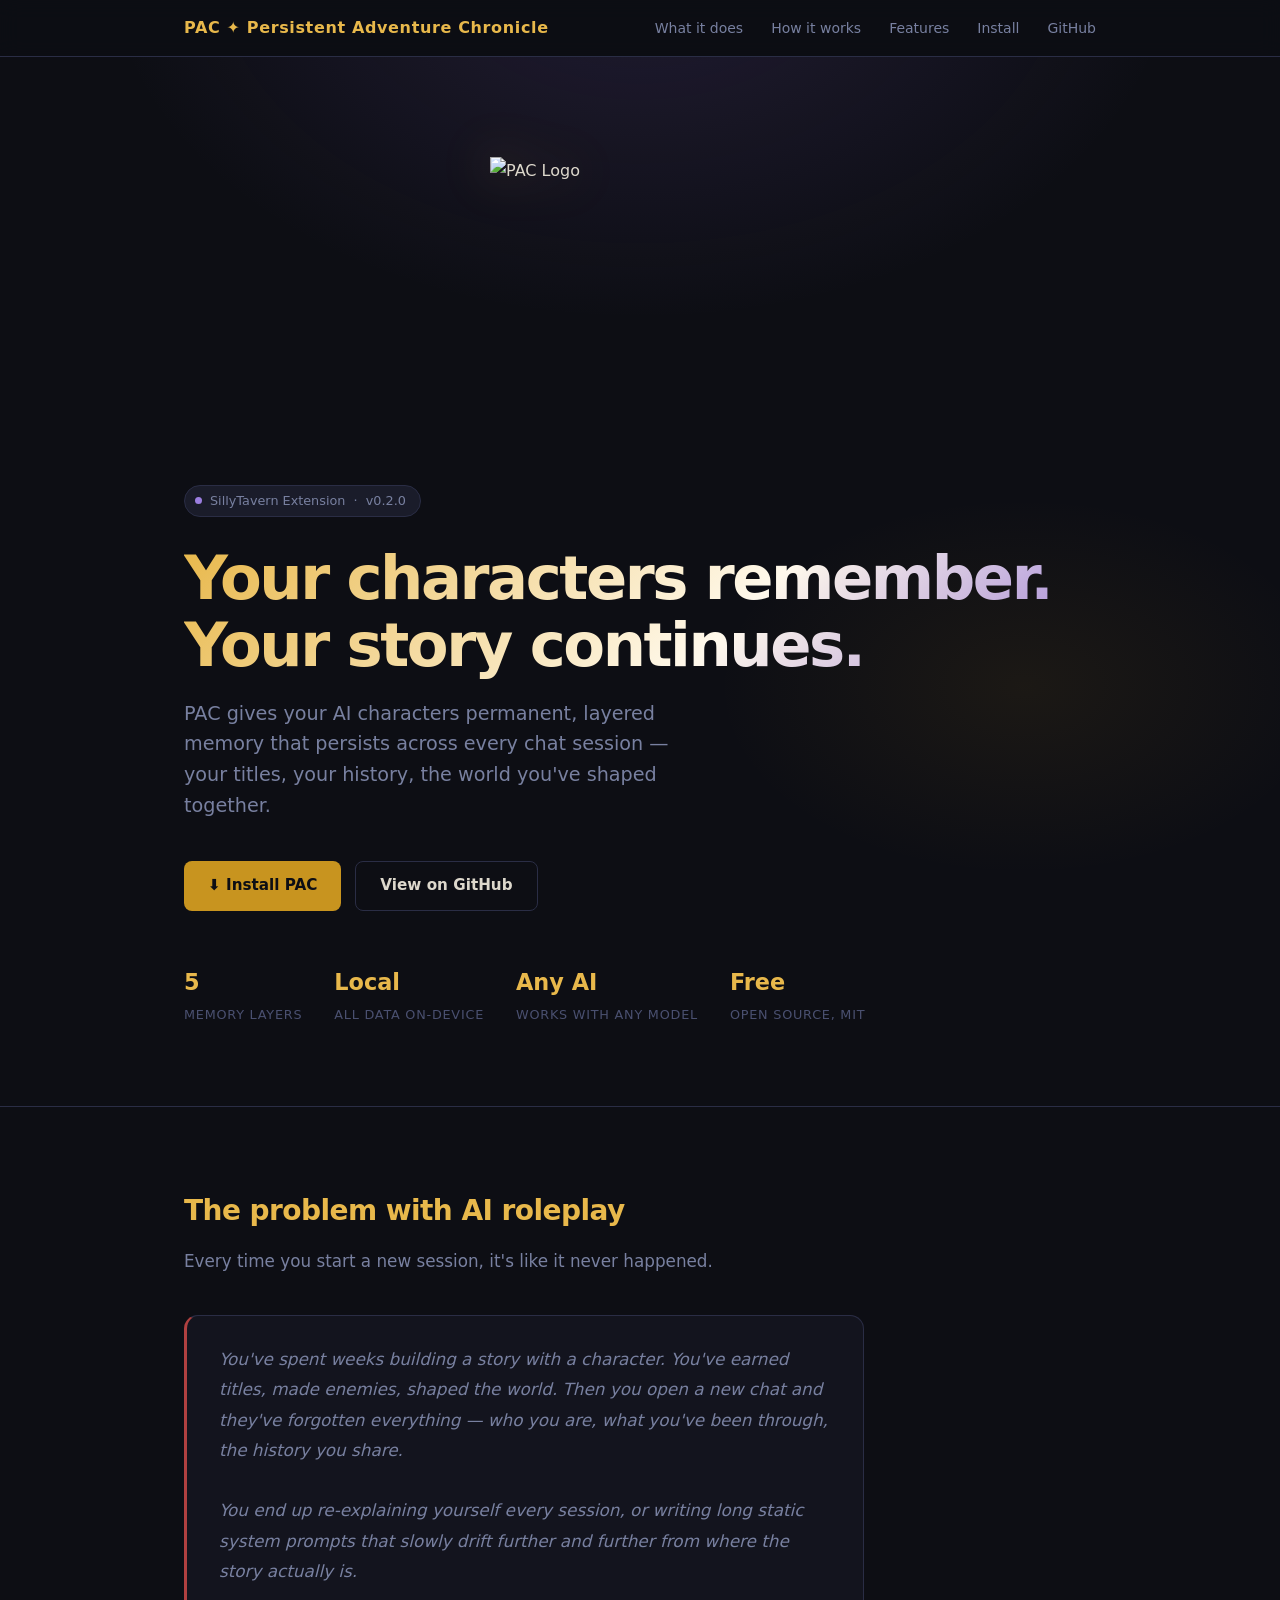
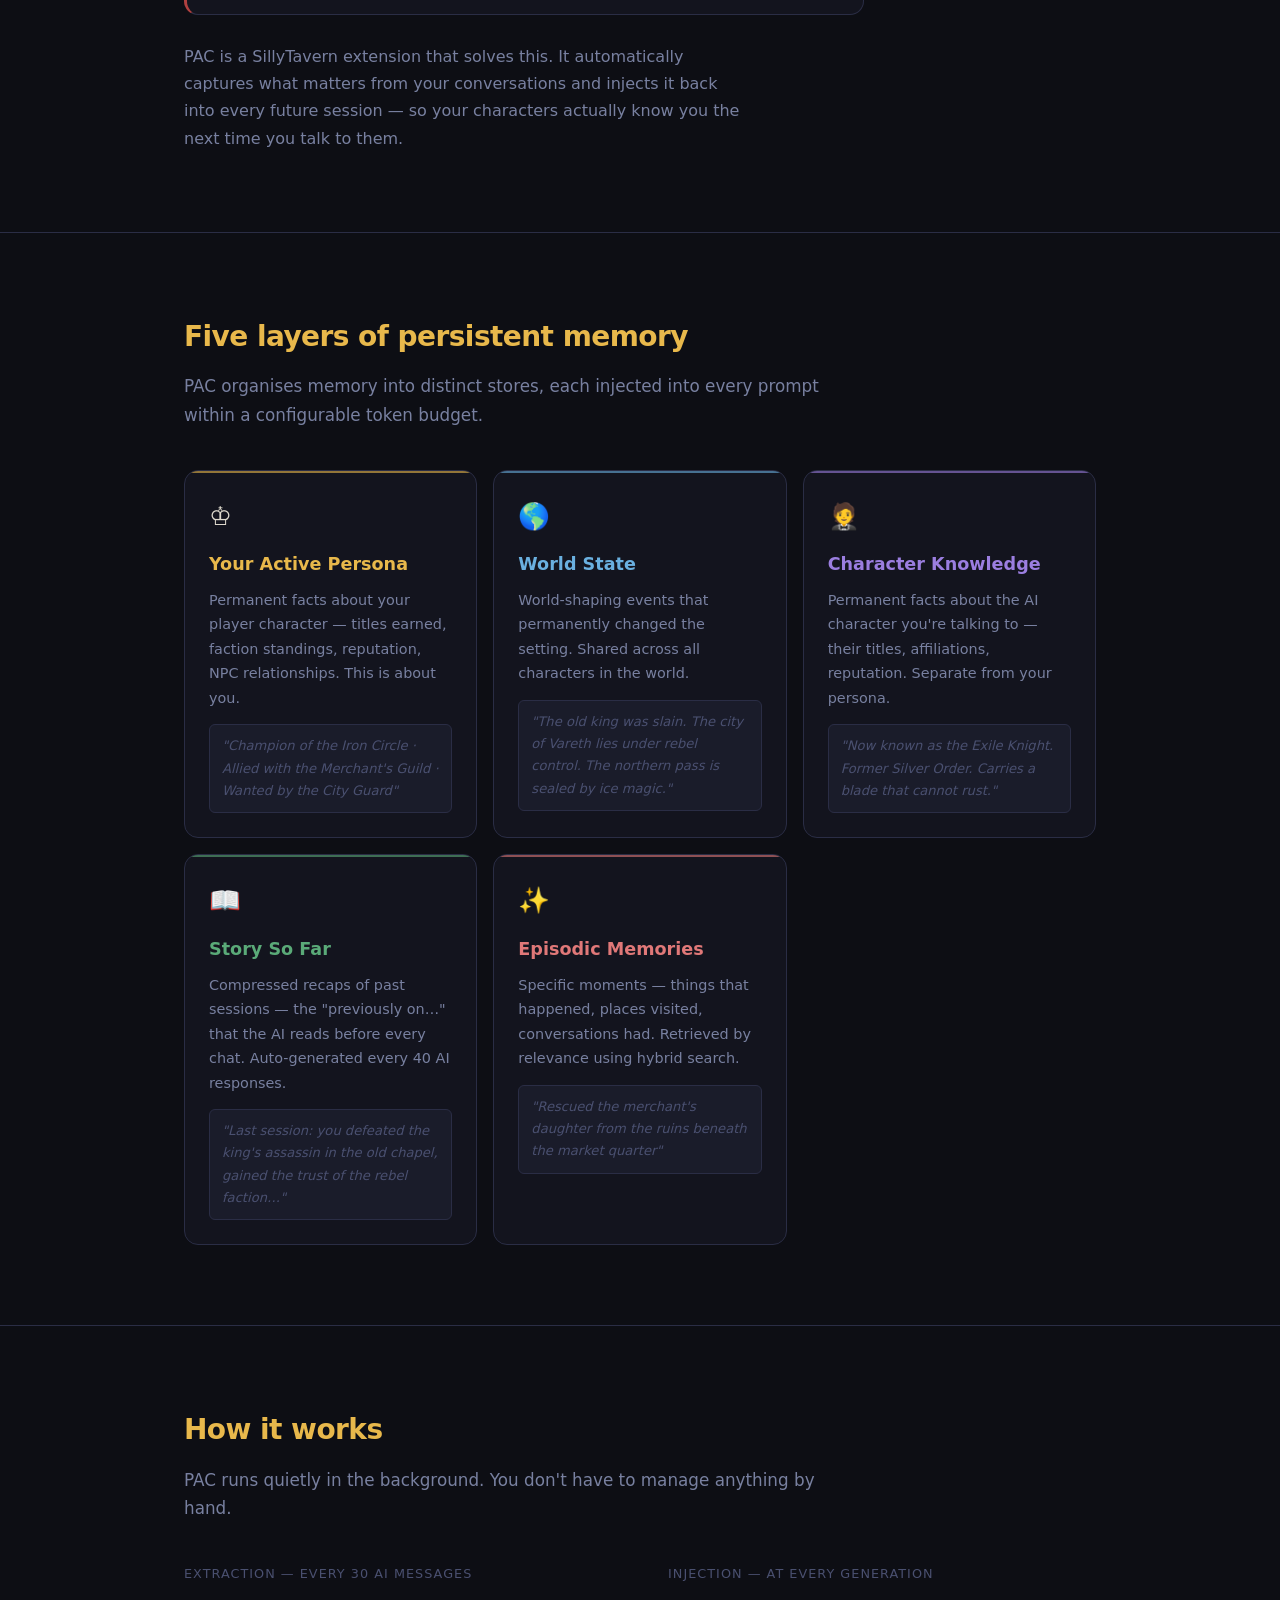
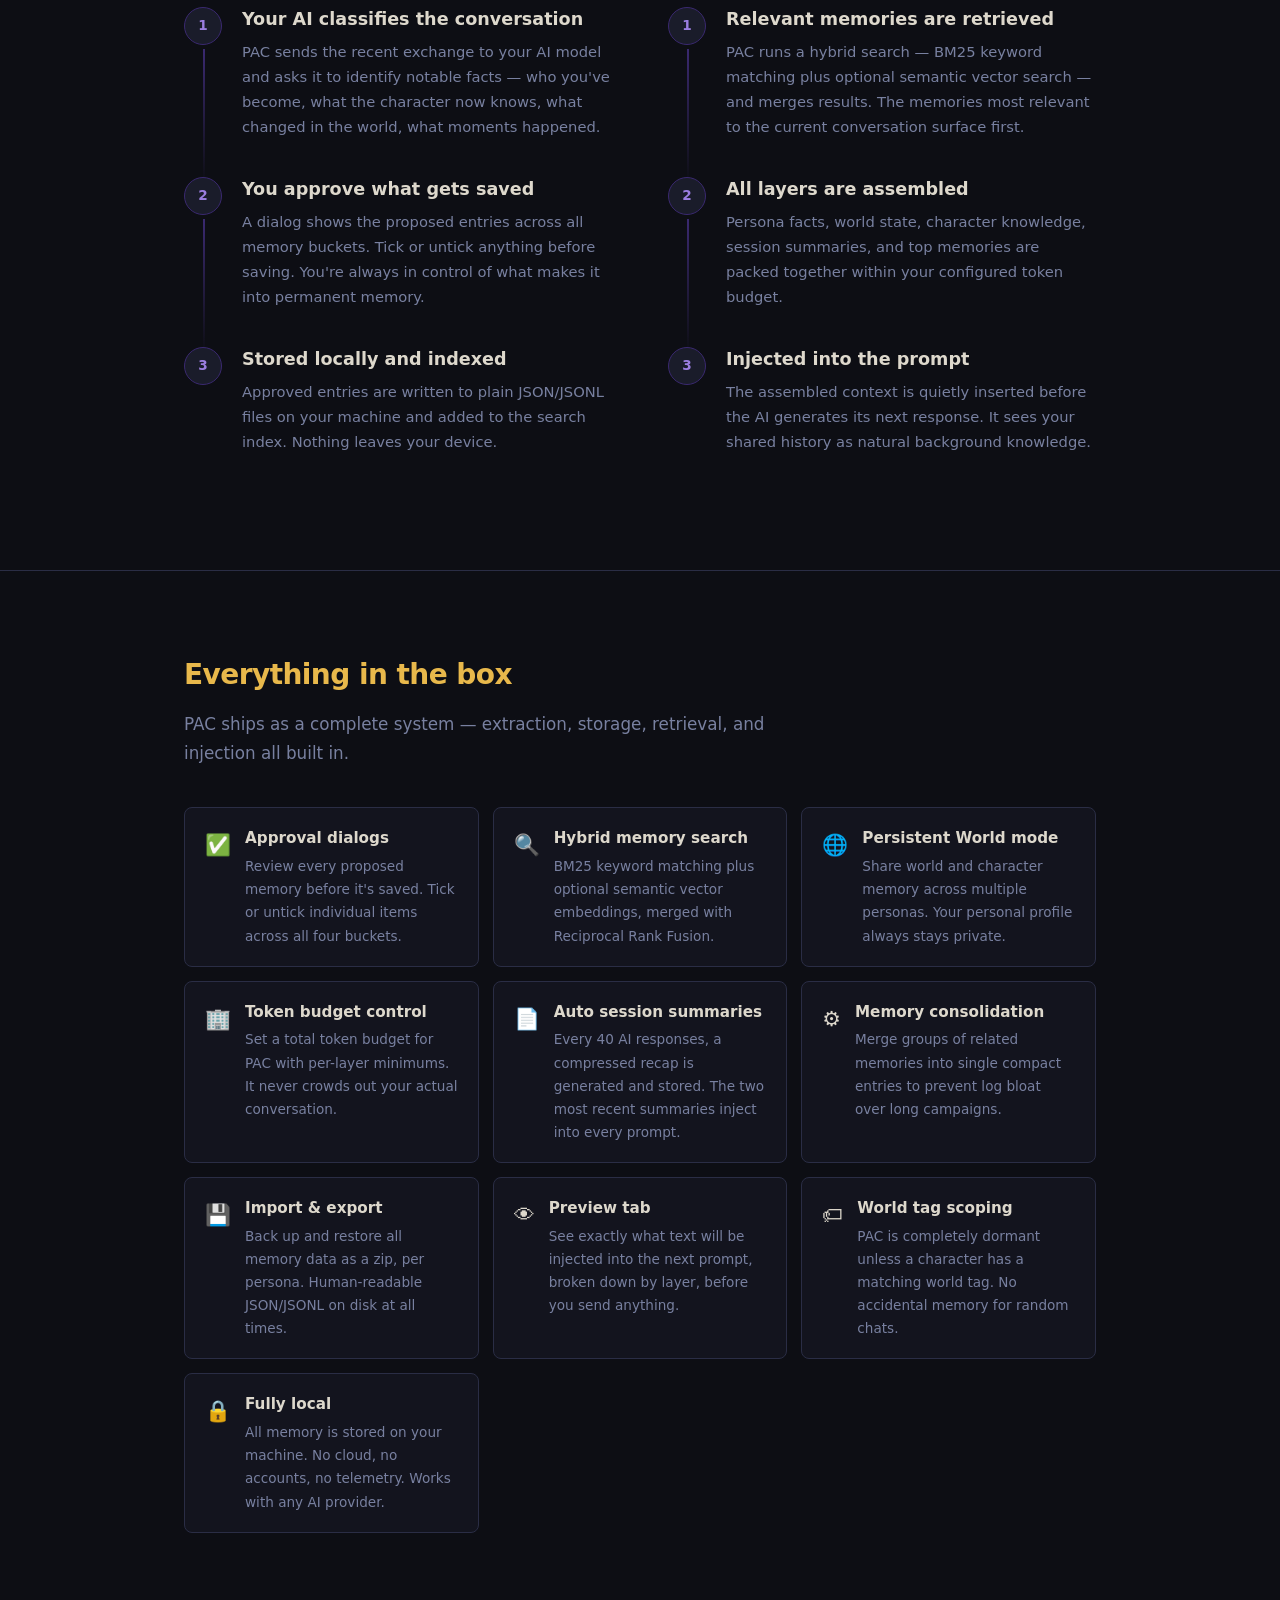
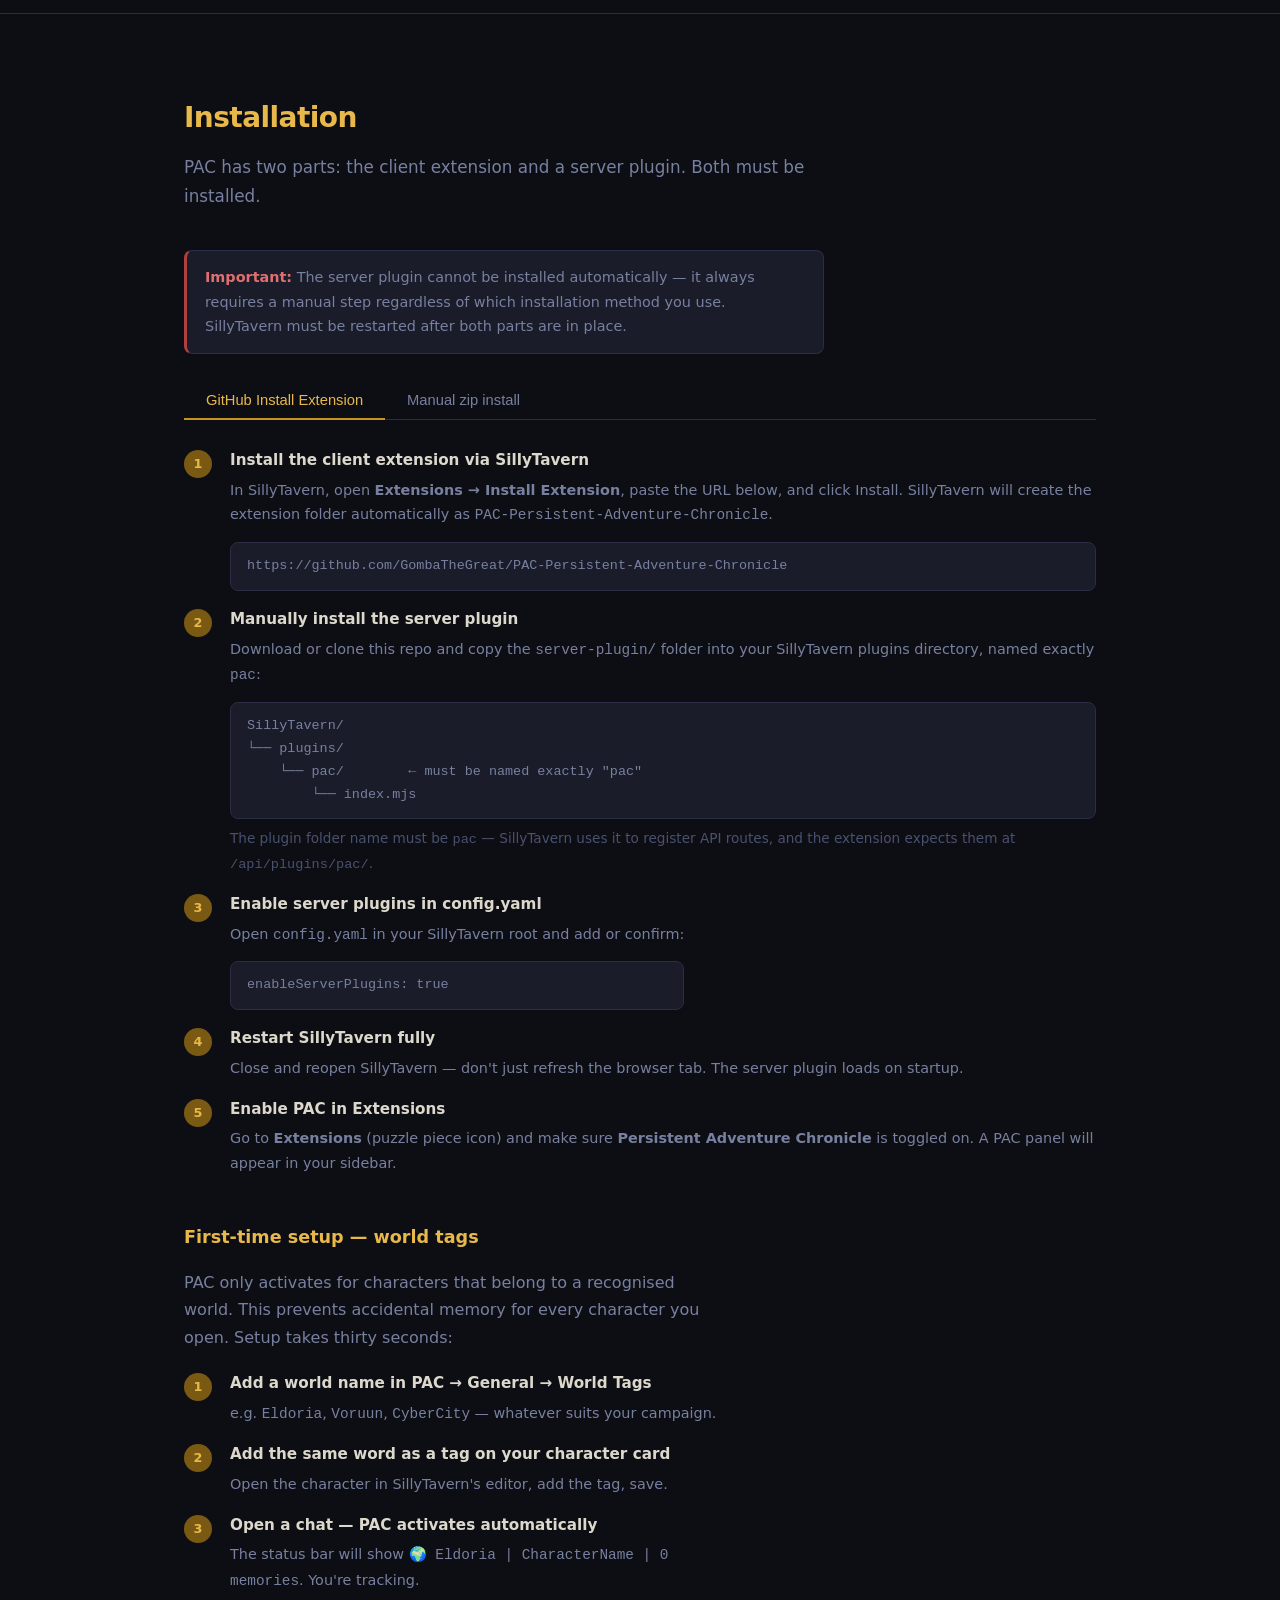
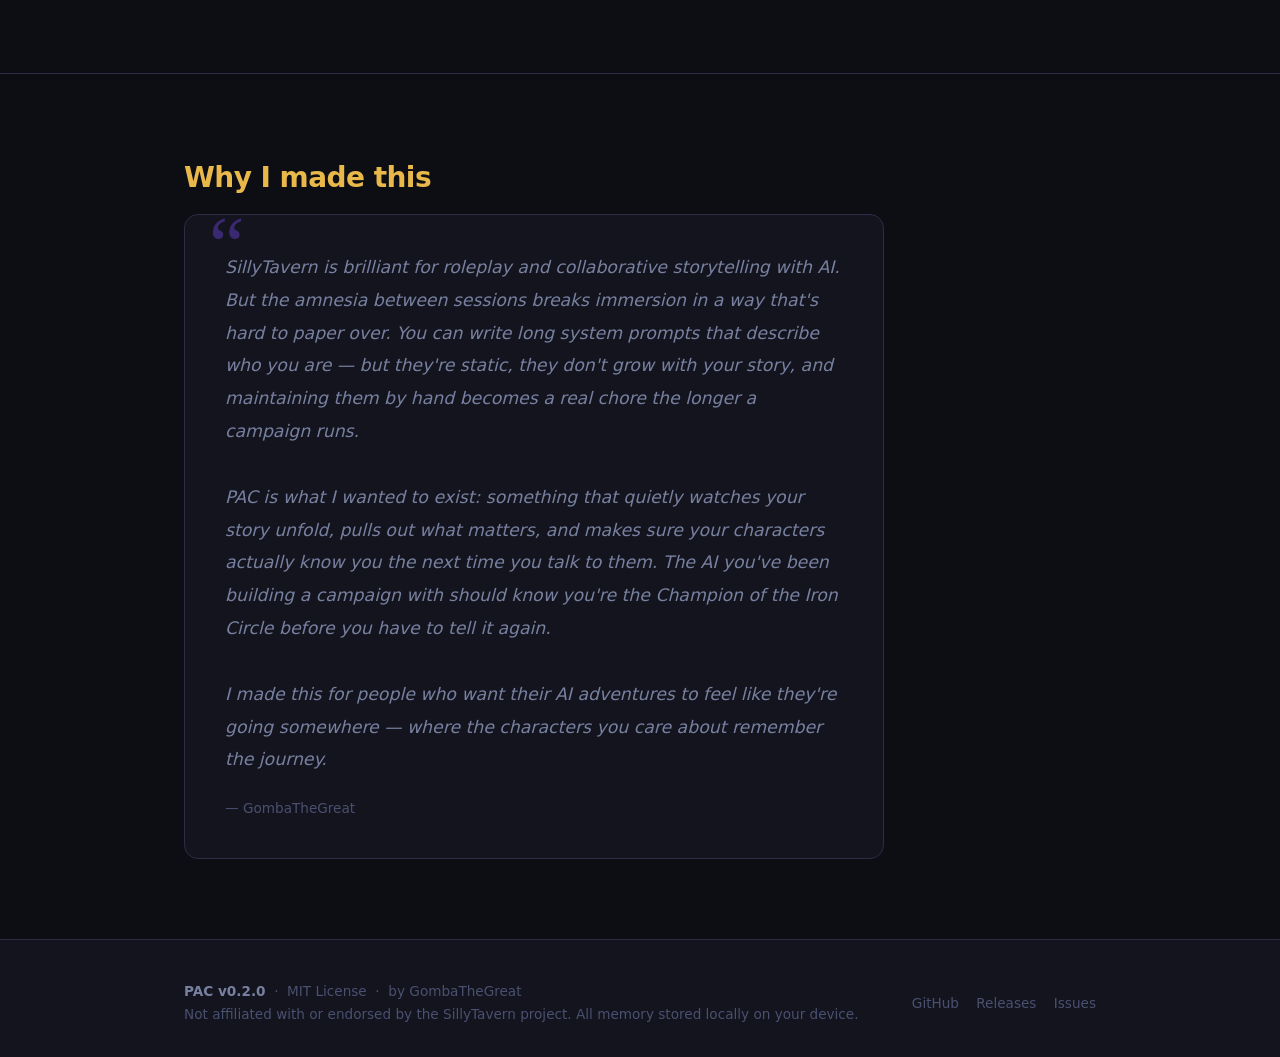
==== index.html @ 0687264d "Clarify install folder names: plugin must be pac, extension name is automatic" ====
<!DOCTYPE html>
<html lang="en">
<head>
  <meta charset="UTF-8" />
  <meta name="viewport" content="width=device-width, initial-scale=1.0" />
  <title>PAC — Persistent Adventure Chronicle</title>
  <style>
    /* ── Reset & Base ─────────────────────────────────────── */
    *, *::before, *::after { box-sizing: border-box; margin: 0; padding: 0; }

    :root {
      --bg:        #0d0e14;
      --bg2:       #13141e;
      --bg3:       #1a1c2a;
      --bg4:       #21243a;
      --border:    #2a2d45;
      --gold:      #c8941f;
      --gold-light:#e8b84b;
      --gold-dim:  #7a5a12;
      --purple:    #7c5cbf;
      --purple-light: #9b7ee0;
      --purple-dim:#3a2970;
      --red:       #b04040;
      --green:     #3a8a5a;
      --text:      #ddd8cc;
      --text-muted:#7880a0;
      --text-dim:  #4a5070;
      --radius:    8px;
      --radius-lg: 14px;
    }

    html { scroll-behavior: smooth; }

    body {
      background: var(--bg);
      color: var(--text);
      font-family: 'Segoe UI', system-ui, -apple-system, sans-serif;
      font-size: 16px;
      line-height: 1.7;
    }

    a { color: var(--gold-light); text-decoration: none; }
    a:hover { text-decoration: underline; }

    /* ── Layout ───────────────────────────────────────────── */
    .container {
      max-width: 960px;
      margin: 0 auto;
      padding: 0 24px;
    }

    section {
      padding: 80px 0;
    }

    section + section {
      border-top: 1px solid var(--border);
    }

    h2 {
      font-size: 1.75rem;
      font-weight: 700;
      color: var(--gold-light);
      margin-bottom: 12px;
      letter-spacing: -0.02em;
    }

    h3 {
      font-size: 1.1rem;
      font-weight: 600;
      color: var(--text);
      margin-bottom: 8px;
    }

    p { margin-bottom: 1em; }
    p:last-child { margin-bottom: 0; }

    .section-intro {
      color: var(--text-muted);
      font-size: 1.05rem;
      max-width: 640px;
      margin-bottom: 40px;
    }

    /* ── Nav ──────────────────────────────────────────────── */
    nav {
      position: sticky;
      top: 0;
      z-index: 100;
      background: rgba(13, 14, 20, 0.92);
      backdrop-filter: blur(10px);
      border-bottom: 1px solid var(--border);
    }

    nav .container {
      display: flex;
      align-items: center;
      justify-content: space-between;
      height: 56px;
    }

    .nav-brand {
      font-weight: 700;
      font-size: 1rem;
      color: var(--gold-light);
      letter-spacing: 0.04em;
    }

    .nav-links {
      display: flex;
      gap: 28px;
      list-style: none;
    }

    .nav-links a {
      color: var(--text-muted);
      font-size: 0.875rem;
      transition: color 0.15s;
    }

    .nav-links a:hover {
      color: var(--text);
      text-decoration: none;
    }

    /* ── Hero ─────────────────────────────────────────────── */
    .hero {
      padding: 100px 0 80px;
      border-bottom: 1px solid var(--border);
      position: relative;
      overflow: hidden;
    }

    .hero::before {
      content: '';
      position: absolute;
      inset: 0;
      background:
        radial-gradient(ellipse 60% 50% at 50% -10%, rgba(124, 92, 191, 0.18) 0%, transparent 70%),
        radial-gradient(ellipse 40% 30% at 80% 60%,  rgba(200, 148, 31,  0.08) 0%, transparent 60%);
      pointer-events: none;
    }

    .hero-badge {
      display: inline-flex;
      align-items: center;
      gap: 8px;
      background: var(--bg3);
      border: 1px solid var(--border);
      border-radius: 100px;
      padding: 4px 14px 4px 10px;
      font-size: 0.8rem;
      color: var(--text-muted);
      margin-bottom: 28px;
    }

    .hero-badge .dot {
      width: 7px; height: 7px;
      background: var(--purple-light);
      border-radius: 50%;
      animation: pulse 2s ease-in-out infinite;
    }

    @keyframes pulse {
      0%, 100% { opacity: 1; }
      50%       { opacity: 0.4; }
    }

    .hero h1 {
      font-size: clamp(2.4rem, 5vw, 3.8rem);
      font-weight: 800;
      line-height: 1.1;
      letter-spacing: -0.04em;
      margin-bottom: 20px;
      background: linear-gradient(135deg, var(--gold-light) 0%, #fff9ec 60%, var(--purple-light) 100%);
      -webkit-background-clip: text;
      -webkit-text-fill-color: transparent;
      background-clip: text;
    }

    .hero-tagline {
      font-size: 1.2rem;
      color: var(--text-muted);
      max-width: 520px;
      margin-bottom: 40px;
      line-height: 1.6;
    }

    .hero-actions {
      display: flex;
      gap: 14px;
      flex-wrap: wrap;
    }

    .btn {
      display: inline-flex;
      align-items: center;
      gap: 8px;
      padding: 11px 24px;
      border-radius: var(--radius);
      font-size: 0.95rem;
      font-weight: 600;
      cursor: pointer;
      transition: all 0.15s;
      text-decoration: none;
      border: none;
    }

    .btn-primary {
      background: var(--gold);
      color: #0d0e14;
    }

    .btn-primary:hover {
      background: var(--gold-light);
      text-decoration: none;
      transform: translateY(-1px);
      box-shadow: 0 4px 16px rgba(200, 148, 31, 0.35);
    }

    .btn-ghost {
      background: transparent;
      color: var(--text);
      border: 1px solid var(--border);
    }

    .btn-ghost:hover {
      background: var(--bg3);
      border-color: var(--text-dim);
      text-decoration: none;
    }

    .hero-meta {
      margin-top: 52px;
      display: flex;
      gap: 32px;
      flex-wrap: wrap;
    }

    .hero-stat {
      display: flex;
      flex-direction: column;
      gap: 3px;
    }

    .hero-stat .val {
      font-size: 1.4rem;
      font-weight: 700;
      color: var(--gold-light);
    }

    .hero-stat .lbl {
      font-size: 0.8rem;
      color: var(--text-dim);
      text-transform: uppercase;
      letter-spacing: 0.06em;
    }

    /* ── Problem ──────────────────────────────────────────── */
    .problem-quote {
      background: var(--bg2);
      border: 1px solid var(--border);
      border-left: 3px solid var(--red);
      border-radius: var(--radius-lg);
      padding: 28px 32px;
      font-size: 1.05rem;
      color: var(--text-muted);
      line-height: 1.8;
      font-style: italic;
      max-width: 680px;
      margin-bottom: 28px;
    }

    /* ── Memory Layers ────────────────────────────────────── */
    .layers-grid {
      display: grid;
      grid-template-columns: repeat(auto-fill, minmax(280px, 1fr));
      gap: 16px;
    }

    .layer-card {
      background: var(--bg2);
      border: 1px solid var(--border);
      border-radius: var(--radius-lg);
      padding: 24px;
      transition: border-color 0.2s, transform 0.2s;
      position: relative;
      overflow: hidden;
    }

    .layer-card::before {
      content: '';
      position: absolute;
      top: 0; left: 0; right: 0;
      height: 2px;
      background: var(--card-accent, var(--gold));
      opacity: 0.6;
    }

    .layer-card:hover {
      border-color: var(--card-accent, var(--gold));
      transform: translateY(-2px);
    }

    .layer-card .icon {
      font-size: 1.6rem;
      margin-bottom: 12px;
      display: block;
    }

    .layer-card h3 {
      color: var(--card-accent, var(--gold-light));
      margin-bottom: 8px;
    }

    .layer-card p {
      color: var(--text-muted);
      font-size: 0.9rem;
      margin-bottom: 14px;
    }

    .layer-card .example {
      background: var(--bg3);
      border-radius: 6px;
      padding: 10px 12px;
      font-size: 0.82rem;
      font-style: italic;
      color: var(--text-dim);
      border: 1px solid var(--border);
    }

    /* ── How It Works ─────────────────────────────────────── */
    .flow {
      display: flex;
      flex-direction: column;
      gap: 0;
      max-width: 600px;
    }

    .flow-step {
      display: flex;
      gap: 20px;
      align-items: flex-start;
      position: relative;
    }

    .flow-step:not(:last-child)::after {
      content: '';
      position: absolute;
      left: 19px;
      top: 44px;
      bottom: -8px;
      width: 2px;
      background: linear-gradient(to bottom, var(--purple-dim), transparent);
    }

    .flow-num {
      flex-shrink: 0;
      width: 38px; height: 38px;
      background: var(--bg3);
      border: 1px solid var(--purple-dim);
      border-radius: 50%;
      display: flex; align-items: center; justify-content: center;
      font-size: 0.85rem;
      font-weight: 700;
      color: var(--purple-light);
      margin-top: 2px;
    }

    .flow-body {
      padding-bottom: 36px;
    }

    .flow-body h3 {
      margin-bottom: 4px;
    }

    .flow-body p {
      color: var(--text-muted);
      font-size: 0.92rem;
    }

    /* ── Features Grid ────────────────────────────────────── */
    .features-grid {
      display: grid;
      grid-template-columns: repeat(auto-fill, minmax(240px, 1fr));
      gap: 14px;
    }

    .feature-item {
      background: var(--bg2);
      border: 1px solid var(--border);
      border-radius: var(--radius);
      padding: 18px 20px;
      display: flex;
      gap: 14px;
      align-items: flex-start;
    }

    .feature-item .fi-icon {
      font-size: 1.3rem;
      flex-shrink: 0;
      margin-top: 2px;
    }

    .feature-item h3 {
      font-size: 0.95rem;
      margin-bottom: 3px;
    }

    .feature-item p {
      color: var(--text-muted);
      font-size: 0.85rem;
    }

    /* ── Installation ─────────────────────────────────────── */
    .tabs {
      display: flex;
      gap: 0;
      border-bottom: 1px solid var(--border);
      margin-bottom: 28px;
    }

    .tab-btn {
      padding: 10px 22px;
      background: transparent;
      border: none;
      color: var(--text-muted);
      font-size: 0.92rem;
      font-weight: 500;
      cursor: pointer;
      border-bottom: 2px solid transparent;
      margin-bottom: -1px;
      transition: color 0.15s;
    }

    .tab-btn.active {
      color: var(--gold-light);
      border-bottom-color: var(--gold);
    }

    .tab-btn:hover:not(.active) {
      color: var(--text);
    }

    .tab-panel { display: none; }
    .tab-panel.active { display: block; }

    .install-steps {
      display: flex;
      flex-direction: column;
      gap: 16px;
    }

    .install-step {
      display: flex;
      gap: 18px;
      align-items: flex-start;
    }

    .step-num {
      flex-shrink: 0;
      width: 28px; height: 28px;
      background: var(--gold-dim);
      border-radius: 50%;
      display: flex; align-items: center; justify-content: center;
      font-size: 0.8rem;
      font-weight: 700;
      color: var(--gold-light);
      margin-top: 2px;
    }

    .step-body h3 {
      font-size: 0.95rem;
      margin-bottom: 4px;
    }

    .step-body p {
      color: var(--text-muted);
      font-size: 0.9rem;
    }

    .code-block {
      background: var(--bg3);
      border: 1px solid var(--border);
      border-radius: var(--radius);
      padding: 12px 16px;
      font-family: 'Cascadia Code', 'Fira Code', Consolas, monospace;
      font-size: 0.84rem;
      color: var(--text-muted);
      margin-top: 8px;
      white-space: pre;
      overflow-x: auto;
    }

    .callout {
      background: var(--bg3);
      border: 1px solid var(--border);
      border-left: 3px solid var(--gold);
      border-radius: var(--radius);
      padding: 14px 18px;
      font-size: 0.9rem;
      color: var(--text-muted);
      margin-top: 20px;
    }

    .callout strong { color: var(--gold-light); }

    .callout-warn {
      border-left-color: var(--red);
    }

    .callout-warn strong { color: #e07070; }

    /* ── Why We Made This ─────────────────────────────────── */
    .why-quote {
      background: var(--bg2);
      border: 1px solid var(--border);
      border-radius: var(--radius-lg);
      padding: 36px 40px;
      max-width: 700px;
      position: relative;
    }

    .why-quote::before {
      content: '\201C';
      position: absolute;
      top: -10px; left: 24px;
      font-size: 5rem;
      line-height: 1;
      color: var(--purple-dim);
      font-family: Georgia, serif;
    }

    .why-quote p {
      font-size: 1.08rem;
      color: var(--text-muted);
      font-style: italic;
      line-height: 1.9;
    }

    .why-quote .attrib {
      margin-top: 20px;
      font-size: 0.85rem;
      color: var(--text-dim);
      font-style: normal;
    }

    /* ── Footer ───────────────────────────────────────────── */
    footer {
      background: var(--bg2);
      border-top: 1px solid var(--border);
      padding: 40px 0;
      color: var(--text-dim);
      font-size: 0.85rem;
    }

    footer .container {
      display: flex;
      justify-content: space-between;
      align-items: center;
      flex-wrap: wrap;
      gap: 16px;
    }

    footer a { color: var(--text-dim); }
    footer a:hover { color: var(--text-muted); }

    /* ── Misc Helpers ─────────────────────────────────────── */
    .tag {
      display: inline-block;
      background: var(--bg3);
      border: 1px solid var(--border);
      border-radius: 100px;
      padding: 2px 10px;
      font-size: 0.78rem;
      color: var(--text-dim);
    }

    .divider-label {
      display: flex;
      align-items: center;
      gap: 14px;
      margin-bottom: 36px;
    }

    .divider-label h2 { margin-bottom: 0; }

    /* ── Responsive ───────────────────────────────────────── */
    @media (max-width: 640px) {
      section { padding: 56px 0; }
      .hero { padding: 72px 0 56px; }
      .hero h1 { font-size: 2.2rem; }
      .nav-links { display: none; }
      .why-quote { padding: 28px 24px; }
    }
  </style>
</head>
<body>

<!-- ── Navigation ──────────────────────────────────────────── -->
<nav>
  <div class="container">
    <span class="nav-brand">PAC ✦ Persistent Adventure Chronicle</span>
    <ul class="nav-links">
      <li><a href="#what-it-does">What it does</a></li>
      <li><a href="#how-it-works">How it works</a></li>
      <li><a href="#features">Features</a></li>
      <li><a href="#install">Install</a></li>
      <li><a href="https://github.com/GombaTheGreat/PAC-Persistent-Adventure-Chronicle">GitHub</a></li>
    </ul>
  </div>
</nav>

<!-- ── Hero ────────────────────────────────────────────────── -->
<div class="hero">
  <div class="container">
    <img src="https://i.ibb.co/hxLxh4YY/Gomba-PAC-sml.png" alt="PAC Logo" style="width:300px;height:300px;object-fit:contain;display:block;margin:0 auto 28px;filter:drop-shadow(0 0 24px rgba(200,148,31,0.4));" />
    <div class="hero-badge">
      <span class="dot"></span>
      SillyTavern Extension &nbsp;·&nbsp; v0.2.0
    </div>
    <h1>Your characters remember.<br>Your story continues.</h1>
    <p class="hero-tagline">
      PAC gives your AI characters permanent, layered memory that persists across every chat session — your titles, your history, the world you've shaped together.
    </p>
    <div class="hero-actions">
      <a class="btn btn-primary" href="#install">&#11015; Install PAC</a>
      <a class="btn btn-ghost" href="https://github.com/GombaTheGreat/PAC-Persistent-Adventure-Chronicle">View on GitHub</a>
    </div>
    <div class="hero-meta">
      <div class="hero-stat">
        <span class="val">5</span>
        <span class="lbl">Memory layers</span>
      </div>
      <div class="hero-stat">
        <span class="val">Local</span>
        <span class="lbl">All data on-device</span>
      </div>
      <div class="hero-stat">
        <span class="val">Any AI</span>
        <span class="lbl">Works with any model</span>
      </div>
      <div class="hero-stat">
        <span class="val">Free</span>
        <span class="lbl">Open source, MIT</span>
      </div>
    </div>
  </div>
</div>

<!-- ── The Problem ─────────────────────────────────────────── -->
<section>
  <div class="container">
    <h2>The problem with AI roleplay</h2>
    <p class="section-intro">Every time you start a new session, it's like it never happened.</p>
    <div class="problem-quote">
      You've spent weeks building a story with a character. You've earned titles, made enemies, shaped the world. Then you open a new chat and they've forgotten everything — who you are, what you've been through, the history you share.
      <br><br>
      You end up re-explaining yourself every session, or writing long static system prompts that slowly drift further and further from where the story actually is.
    </div>
    <p style="color: var(--text-muted); max-width: 560px;">
      PAC is a SillyTavern extension that solves this. It automatically captures what matters from your conversations and injects it back into every future session — so your characters actually know you the next time you talk to them.
    </p>
  </div>
</section>

<!-- ── Memory Layers ────────────────────────────────────────── -->
<section id="what-it-does">
  <div class="container">
    <h2>Five layers of persistent memory</h2>
    <p class="section-intro">PAC organises memory into distinct stores, each injected into every prompt within a configurable token budget.</p>
    <div class="layers-grid">

      <div class="layer-card" style="--card-accent: #e8b84b;">
        <span class="icon">&#9812;</span>
        <h3>Your Active Persona</h3>
        <p>Permanent facts about your player character — titles earned, faction standings, reputation, NPC relationships. This is about you.</p>
        <div class="example">"Champion of the Iron Circle · Allied with the Merchant's Guild · Wanted by the City Guard"</div>
      </div>

      <div class="layer-card" style="--card-accent: #6ab0e0;">
        <span class="icon">&#127758;</span>
        <h3>World State</h3>
        <p>World-shaping events that permanently changed the setting. Shared across all characters in the world.</p>
        <div class="example">"The old king was slain. The city of Vareth lies under rebel control. The northern pass is sealed by ice magic."</div>
      </div>

      <div class="layer-card" style="--card-accent: #9b7ee0;">
        <span class="icon">&#129333;</span>
        <h3>Character Knowledge</h3>
        <p>Permanent facts about the AI character you're talking to — their titles, affiliations, reputation. Separate from your persona.</p>
        <div class="example">"Now known as the Exile Knight. Former Silver Order. Carries a blade that cannot rust."</div>
      </div>

      <div class="layer-card" style="--card-accent: #5aaa78;">
        <span class="icon">&#128214;</span>
        <h3>Story So Far</h3>
        <p>Compressed recaps of past sessions — the "previously on…" that the AI reads before every chat. Auto-generated every 40 AI responses.</p>
        <div class="example">"Last session: you defeated the king's assassin in the old chapel, gained the trust of the rebel faction…"</div>
      </div>

      <div class="layer-card" style="--card-accent: #e07878;">
        <span class="icon">&#10024;</span>
        <h3>Episodic Memories</h3>
        <p>Specific moments — things that happened, places visited, conversations had. Retrieved by relevance using hybrid search.</p>
        <div class="example">"Rescued the merchant's daughter from the ruins beneath the market quarter"</div>
      </div>

    </div>
  </div>
</section>

<!-- ── How It Works ─────────────────────────────────────────── -->
<section id="how-it-works">
  <div class="container">
    <h2>How it works</h2>
    <p class="section-intro">PAC runs quietly in the background. You don't have to manage anything by hand.</p>

    <div style="display: grid; grid-template-columns: 1fr 1fr; gap: 56px; align-items: start;">

      <div class="flow">
        <p style="color: var(--text-dim); font-size: 0.8rem; text-transform: uppercase; letter-spacing: 0.08em; margin-bottom: 20px;">Extraction — every 30 AI messages</p>

        <div class="flow-step">
          <div class="flow-num">1</div>
          <div class="flow-body">
            <h3>Your AI classifies the conversation</h3>
            <p>PAC sends the recent exchange to your AI model and asks it to identify notable facts — who you've become, what the character now knows, what changed in the world, what moments happened.</p>
          </div>
        </div>

        <div class="flow-step">
          <div class="flow-num">2</div>
          <div class="flow-body">
            <h3>You approve what gets saved</h3>
            <p>A dialog shows the proposed entries across all memory buckets. Tick or untick anything before saving. You're always in control of what makes it into permanent memory.</p>
          </div>
        </div>

        <div class="flow-step">
          <div class="flow-num">3</div>
          <div class="flow-body">
            <h3>Stored locally and indexed</h3>
            <p>Approved entries are written to plain JSON/JSONL files on your machine and added to the search index. Nothing leaves your device.</p>
          </div>
        </div>
      </div>

      <div class="flow">
        <p style="color: var(--text-dim); font-size: 0.8rem; text-transform: uppercase; letter-spacing: 0.08em; margin-bottom: 20px;">Injection — at every generation</p>

        <div class="flow-step">
          <div class="flow-num">1</div>
          <div class="flow-body">
            <h3>Relevant memories are retrieved</h3>
            <p>PAC runs a hybrid search — BM25 keyword matching plus optional semantic vector search — and merges results. The memories most relevant to the current conversation surface first.</p>
          </div>
        </div>

        <div class="flow-step">
          <div class="flow-num">2</div>
          <div class="flow-body">
            <h3>All layers are assembled</h3>
            <p>Persona facts, world state, character knowledge, session summaries, and top memories are packed together within your configured token budget.</p>
          </div>
        </div>

        <div class="flow-step">
          <div class="flow-num">3</div>
          <div class="flow-body">
            <h3>Injected into the prompt</h3>
            <p>The assembled context is quietly inserted before the AI generates its next response. It sees your shared history as natural background knowledge.</p>
          </div>
        </div>
      </div>

    </div>
  </div>
</section>

<!-- ── Features ─────────────────────────────────────────────── -->
<section id="features">
  <div class="container">
    <h2>Everything in the box</h2>
    <p class="section-intro">PAC ships as a complete system — extraction, storage, retrieval, and injection all built in.</p>
    <div class="features-grid">

      <div class="feature-item">
        <span class="fi-icon">&#9989;</span>
        <div>
          <h3>Approval dialogs</h3>
          <p>Review every proposed memory before it's saved. Tick or untick individual items across all four buckets.</p>
        </div>
      </div>

      <div class="feature-item">
        <span class="fi-icon">&#128269;</span>
        <div>
          <h3>Hybrid memory search</h3>
          <p>BM25 keyword matching plus optional semantic vector embeddings, merged with Reciprocal Rank Fusion.</p>
        </div>
      </div>

      <div class="feature-item">
        <span class="fi-icon">&#127760;</span>
        <div>
          <h3>Persistent World mode</h3>
          <p>Share world and character memory across multiple personas. Your personal profile always stays private.</p>
        </div>
      </div>

      <div class="feature-item">
        <span class="fi-icon">&#127970;</span>
        <div>
          <h3>Token budget control</h3>
          <p>Set a total token budget for PAC with per-layer minimums. It never crowds out your actual conversation.</p>
        </div>
      </div>

      <div class="feature-item">
        <span class="fi-icon">&#128196;</span>
        <div>
          <h3>Auto session summaries</h3>
          <p>Every 40 AI responses, a compressed recap is generated and stored. The two most recent summaries inject into every prompt.</p>
        </div>
      </div>

      <div class="feature-item">
        <span class="fi-icon">&#9881;</span>
        <div>
          <h3>Memory consolidation</h3>
          <p>Merge groups of related memories into single compact entries to prevent log bloat over long campaigns.</p>
        </div>
      </div>

      <div class="feature-item">
        <span class="fi-icon">&#128190;</span>
        <div>
          <h3>Import &amp; export</h3>
          <p>Back up and restore all memory data as a zip, per persona. Human-readable JSON/JSONL on disk at all times.</p>
        </div>
      </div>

      <div class="feature-item">
        <span class="fi-icon">&#128065;</span>
        <div>
          <h3>Preview tab</h3>
          <p>See exactly what text will be injected into the next prompt, broken down by layer, before you send anything.</p>
        </div>
      </div>

      <div class="feature-item">
        <span class="fi-icon">&#127991;</span>
        <div>
          <h3>World tag scoping</h3>
          <p>PAC is completely dormant unless a character has a matching world tag. No accidental memory for random chats.</p>
        </div>
      </div>

      <div class="feature-item">
        <span class="fi-icon">&#128274;</span>
        <div>
          <h3>Fully local</h3>
          <p>All memory is stored on your machine. No cloud, no accounts, no telemetry. Works with any AI provider.</p>
        </div>
      </div>

    </div>
  </div>
</section>

<!-- ── Installation ─────────────────────────────────────────── -->
<section id="install">
  <div class="container">
    <h2>Installation</h2>
    <p class="section-intro">PAC has two parts: the client extension and a server plugin. Both must be installed.</p>

    <div class="callout callout-warn" style="margin-bottom: 28px; max-width: 640px;">
      <strong>Important:</strong> The server plugin cannot be installed automatically — it always requires a manual step regardless of which installation method you use. SillyTavern must be restarted after both parts are in place.
    </div>

    <div class="tabs">
      <button class="tab-btn active" onclick="switchTab(event, 'tab-github')">GitHub Install Extension</button>
      <button class="tab-btn" onclick="switchTab(event, 'tab-manual')">Manual zip install</button>
    </div>

    <div id="tab-github" class="tab-panel active">
      <div class="install-steps">
        <div class="install-step">
          <div class="step-num">1</div>
          <div class="step-body">
            <h3>Install the client extension via SillyTavern</h3>
            <p>In SillyTavern, open <strong>Extensions → Install Extension</strong>, paste the URL below, and click Install. SillyTavern will create the extension folder automatically as <code>PAC-Persistent-Adventure-Chronicle</code>.</p>
            <div class="code-block">https://github.com/GombaTheGreat/PAC-Persistent-Adventure-Chronicle</div>
          </div>
        </div>
        <div class="install-step">
          <div class="step-num">2</div>
          <div class="step-body">
            <h3>Manually install the server plugin</h3>
            <p>Download or clone this repo and copy the <code>server-plugin/</code> folder into your SillyTavern plugins directory, named exactly <code>pac</code>:</p>
            <div class="code-block">SillyTavern/
└── plugins/
    └── pac/        ← must be named exactly "pac"
        └── index.mjs</div>
            <p style="margin-top:8px;font-size:0.85rem;color:var(--text-dim);">The plugin folder name must be <code>pac</code> — SillyTavern uses it to register API routes, and the extension expects them at <code>/api/plugins/pac/</code>.</p>
          </div>
        </div>
        <div class="install-step">
          <div class="step-num">3</div>
          <div class="step-body">
            <h3>Enable server plugins in config.yaml</h3>
            <p>Open <code>config.yaml</code> in your SillyTavern root and add or confirm:</p>
            <div class="code-block">enableServerPlugins: true</div>
          </div>
        </div>
        <div class="install-step">
          <div class="step-num">4</div>
          <div class="step-body">
            <h3>Restart SillyTavern fully</h3>
            <p>Close and reopen SillyTavern — don't just refresh the browser tab. The server plugin loads on startup.</p>
          </div>
        </div>
        <div class="install-step">
          <div class="step-num">5</div>
          <div class="step-body">
            <h3>Enable PAC in Extensions</h3>
            <p>Go to <strong>Extensions</strong> (puzzle piece icon) and make sure <strong>Persistent Adventure Chronicle</strong> is toggled on. A PAC panel will appear in your sidebar.</p>
          </div>
        </div>
      </div>
    </div>

    <div id="tab-manual" class="tab-panel">
      <div class="install-steps">
        <div class="install-step">
          <div class="step-num">1</div>
          <div class="step-body">
            <h3>Download the release zip</h3>
            <p>Grab the latest zip from the <a href="https://github.com/GombaTheGreat/PAC-Persistent-Adventure-Chronicle/releases">Releases page</a>.</p>
          </div>
        </div>
        <div class="install-step">
          <div class="step-num">2</div>
          <div class="step-body">
            <h3>Extract into your SillyTavern root folder</h3>
            <p>The SillyTavern root is the folder containing <code>Start.bat</code> or <code>start.sh</code>. When prompted to merge folders, say <strong>Yes</strong>.</p>
            <div class="code-block">SillyTavern/
├── data/default-user/extensions/pac/   ← client extension
└── plugins/pac/                         ← server plugin</div>
          </div>
        </div>
        <div class="install-step">
          <div class="step-num">3</div>
          <div class="step-body">
            <h3>Enable server plugins &amp; restart</h3>
            <p>Add <code>enableServerPlugins: true</code> to <code>config.yaml</code>, then restart SillyTavern fully.</p>
          </div>
        </div>
        <div class="install-step">
          <div class="step-num">4</div>
          <div class="step-body">
            <h3>Enable PAC in Extensions</h3>
            <p>Toggle on <strong>Persistent Adventure Chronicle</strong> in the Extensions panel.</p>
          </div>
        </div>
      </div>
      <div class="callout" style="max-width: 560px;">
        <strong>Non-default username?</strong> If you've changed your SillyTavern username from the default, also copy <code>extensions/pac/</code> from <code>data/default-user/</code> into <code>data/YOUR-USERNAME/extensions/</code>.
      </div>
    </div>

    <div style="margin-top: 48px; max-width: 540px;">
      <h3 style="margin-bottom: 16px; color: var(--gold-light);">First-time setup — world tags</h3>
      <p style="color: var(--text-muted); margin-bottom: 20px;">
        PAC only activates for characters that belong to a recognised world. This prevents accidental memory for every character you open. Setup takes thirty seconds:
      </p>
      <div class="install-steps">
        <div class="install-step">
          <div class="step-num">1</div>
          <div class="step-body">
            <h3>Add a world name in PAC → General → World Tags</h3>
            <p>e.g. <code>Eldoria</code>, <code>Voruun</code>, <code>CyberCity</code> — whatever suits your campaign.</p>
          </div>
        </div>
        <div class="install-step">
          <div class="step-num">2</div>
          <div class="step-body">
            <h3>Add the same word as a tag on your character card</h3>
            <p>Open the character in SillyTavern's editor, add the tag, save.</p>
          </div>
        </div>
        <div class="install-step">
          <div class="step-num">3</div>
          <div class="step-body">
            <h3>Open a chat — PAC activates automatically</h3>
            <p>The status bar will show <code>🌍 Eldoria | CharacterName | 0 memories</code>. You're tracking.</p>
          </div>
        </div>
      </div>
    </div>
  </div>
</section>

<!-- ── Why We Made This ─────────────────────────────────────── -->
<section>
  <div class="container">
    <h2>Why I made this</h2>
    <div class="why-quote">
      <p>
        SillyTavern is brilliant for roleplay and collaborative storytelling with AI. But the amnesia between sessions breaks immersion in a way that's hard to paper over. You can write long system prompts that describe who you are — but they're static, they don't grow with your story, and maintaining them by hand becomes a real chore the longer a campaign runs.
        <br><br>
        PAC is what I wanted to exist: something that quietly watches your story unfold, pulls out what matters, and makes sure your characters actually know you the next time you talk to them. The AI you've been building a campaign with should know you're the Champion of the Iron Circle before you have to tell it again.
        <br><br>
        I made this for people who want their AI adventures to feel like they're going somewhere — where the characters you care about remember the journey.
      </p>
      <p class="attrib">— GombaTheGreat</p>
    </div>
  </div>
</section>

<!-- ── Footer ───────────────────────────────────────────────── -->
<footer>
  <div class="container">
    <div>
      <strong style="color: var(--text-muted);">PAC v0.2.0</strong>
      &nbsp;·&nbsp; MIT License &nbsp;·&nbsp; by
      <a href="https://github.com/GombaTheGreat">GombaTheGreat</a>
      <br>
      Not affiliated with or endorsed by the SillyTavern project.
      All memory stored locally on your device.
    </div>
    <div>
      <a href="https://github.com/GombaTheGreat/PAC-Persistent-Adventure-Chronicle">GitHub</a>
      &nbsp;&nbsp;
      <a href="https://github.com/GombaTheGreat/PAC-Persistent-Adventure-Chronicle/releases">Releases</a>
      &nbsp;&nbsp;
      <a href="https://github.com/GombaTheGreat/PAC-Persistent-Adventure-Chronicle/issues">Issues</a>
    </div>
  </div>
</footer>

<script>
  function switchTab(e, id) {
    document.querySelectorAll('.tab-btn').forEach(b => b.classList.remove('active'));
    document.querySelectorAll('.tab-panel').forEach(p => p.classList.remove('active'));
    e.target.classList.add('active');
    document.getElementById(id).classList.add('active');
  }
</script>

</body>
</html>
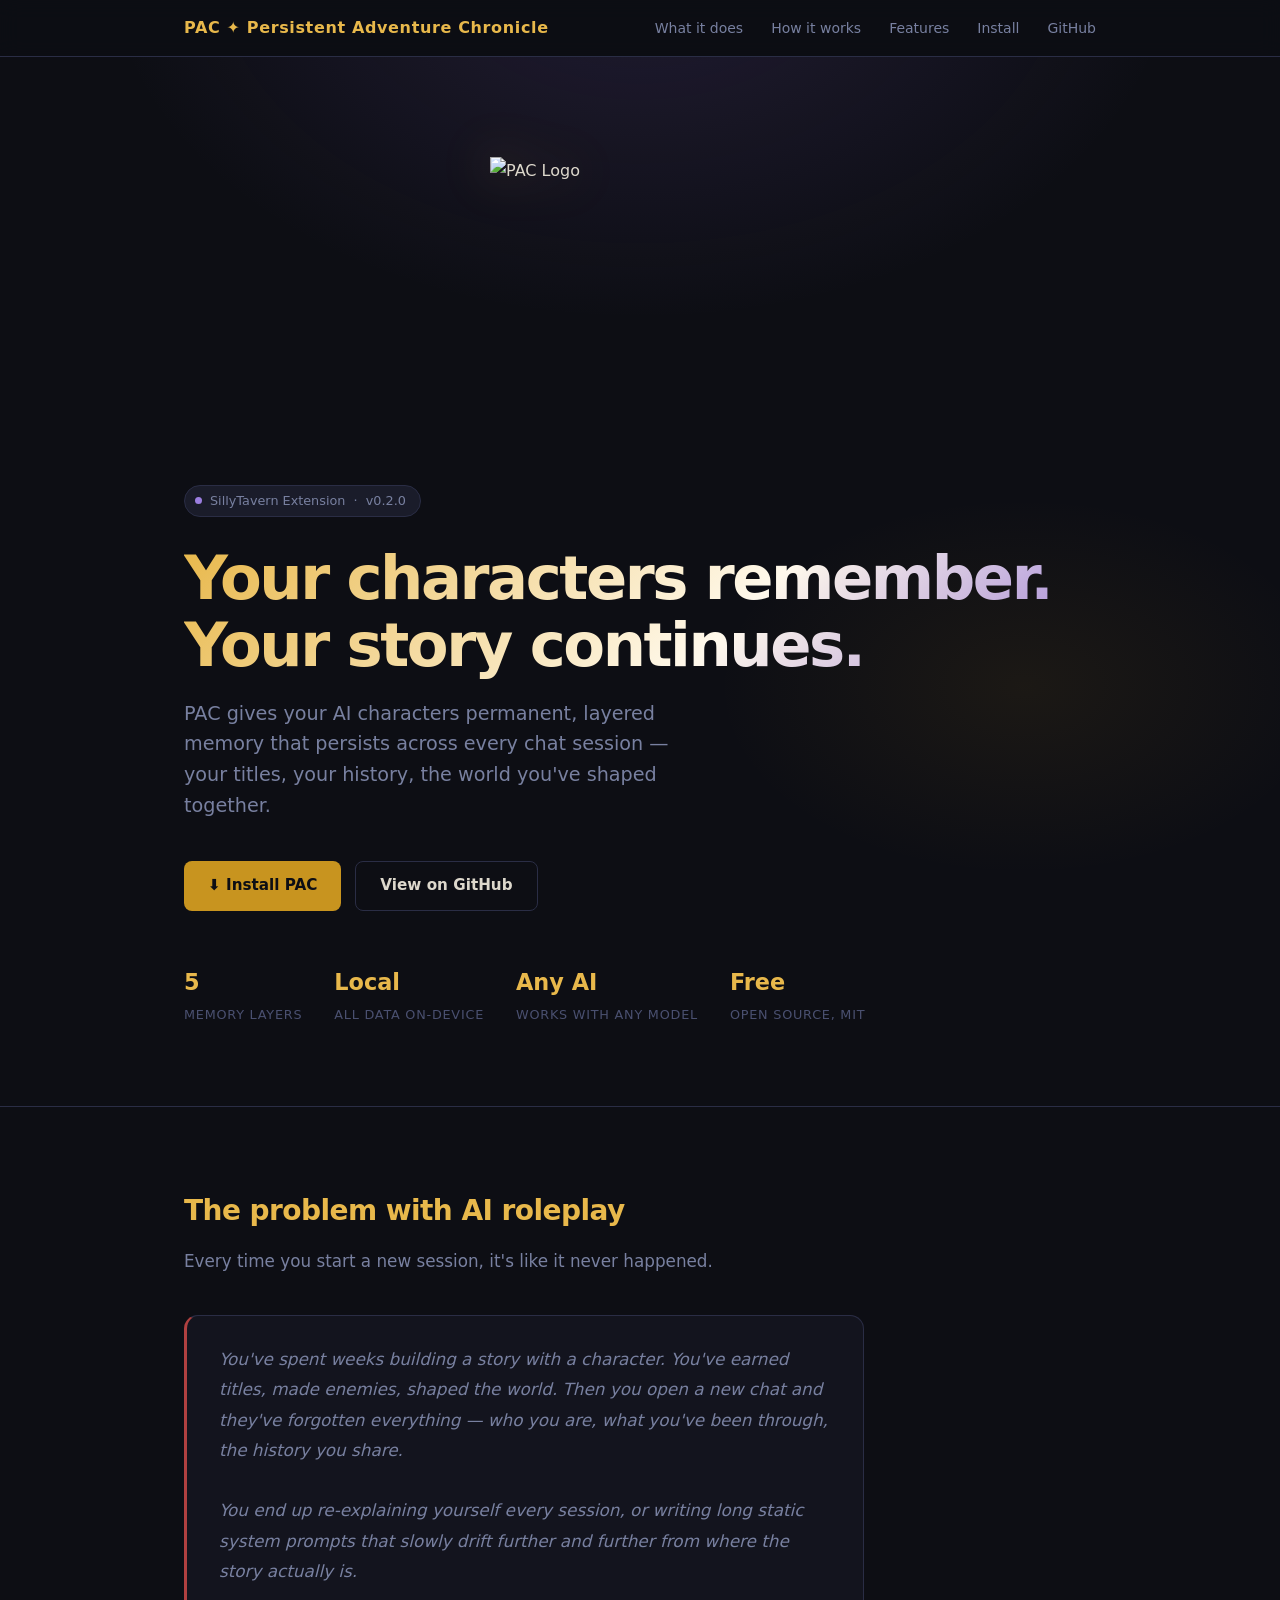
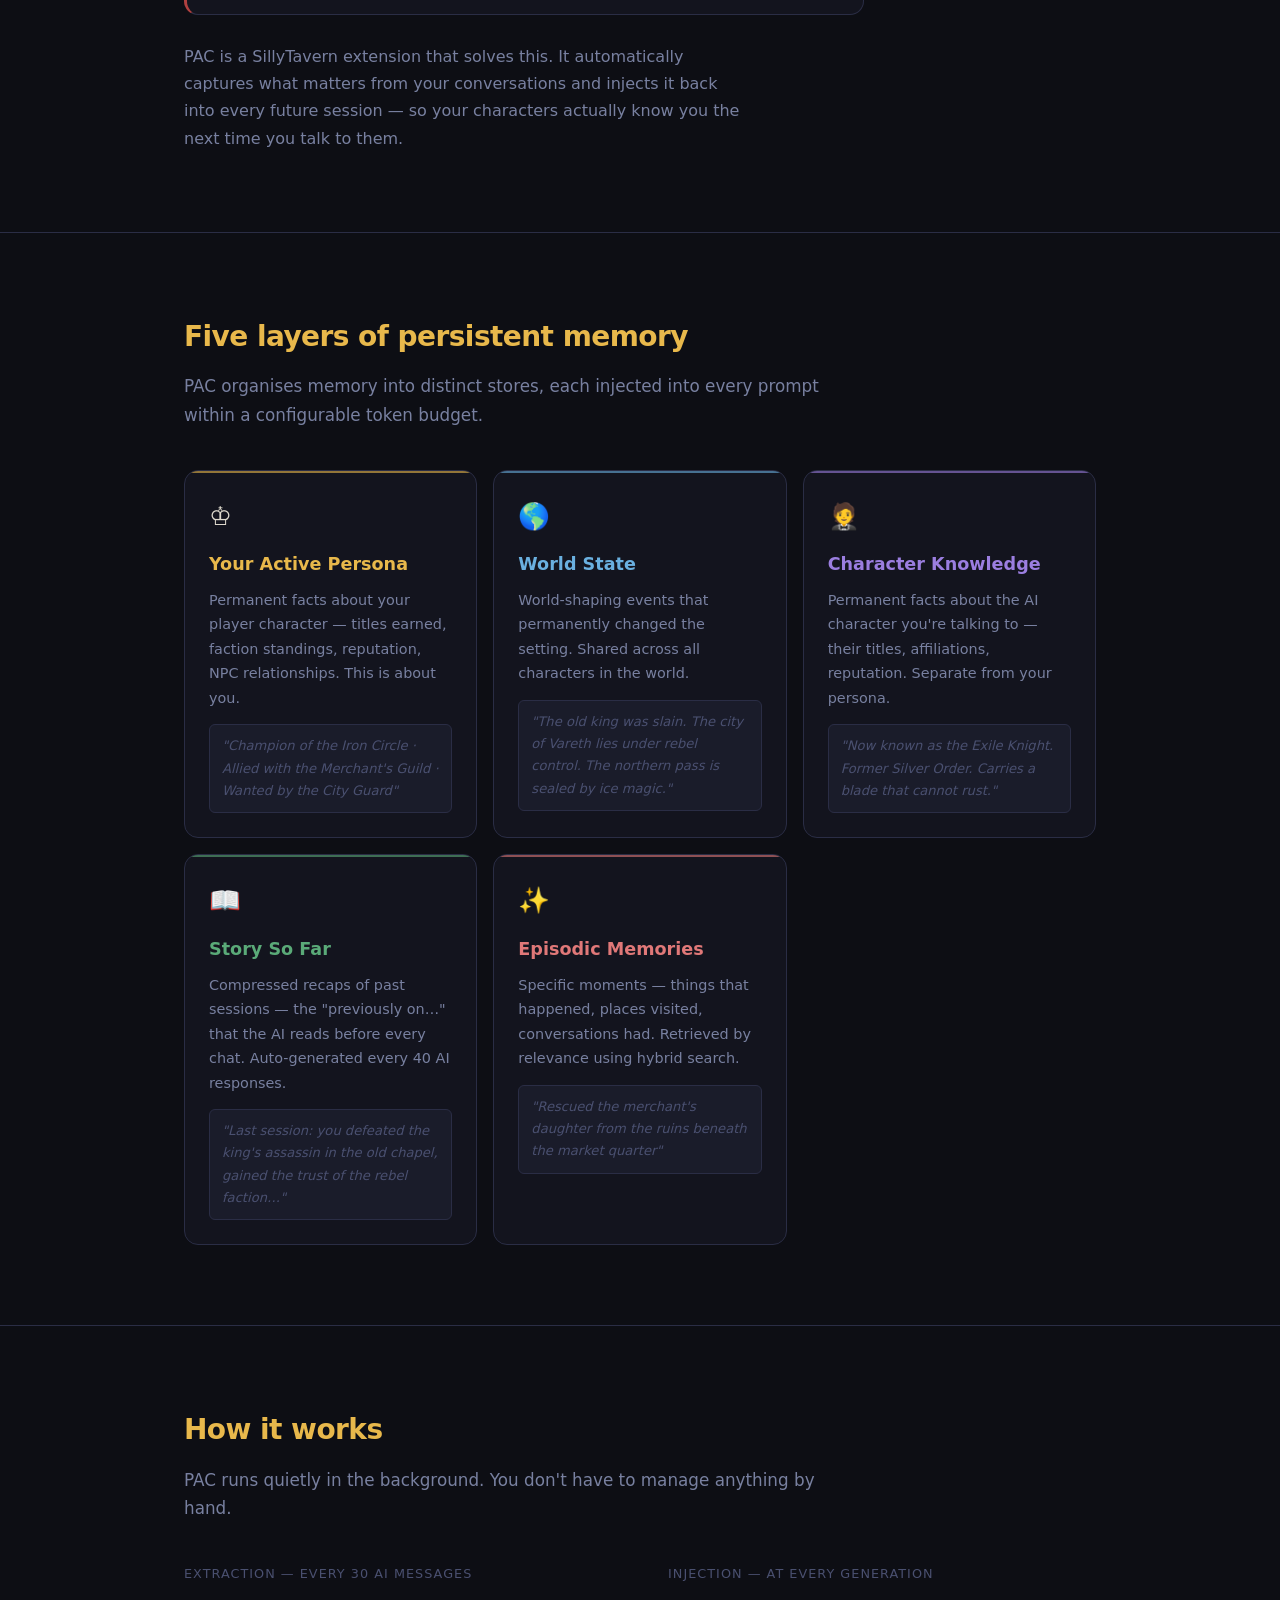
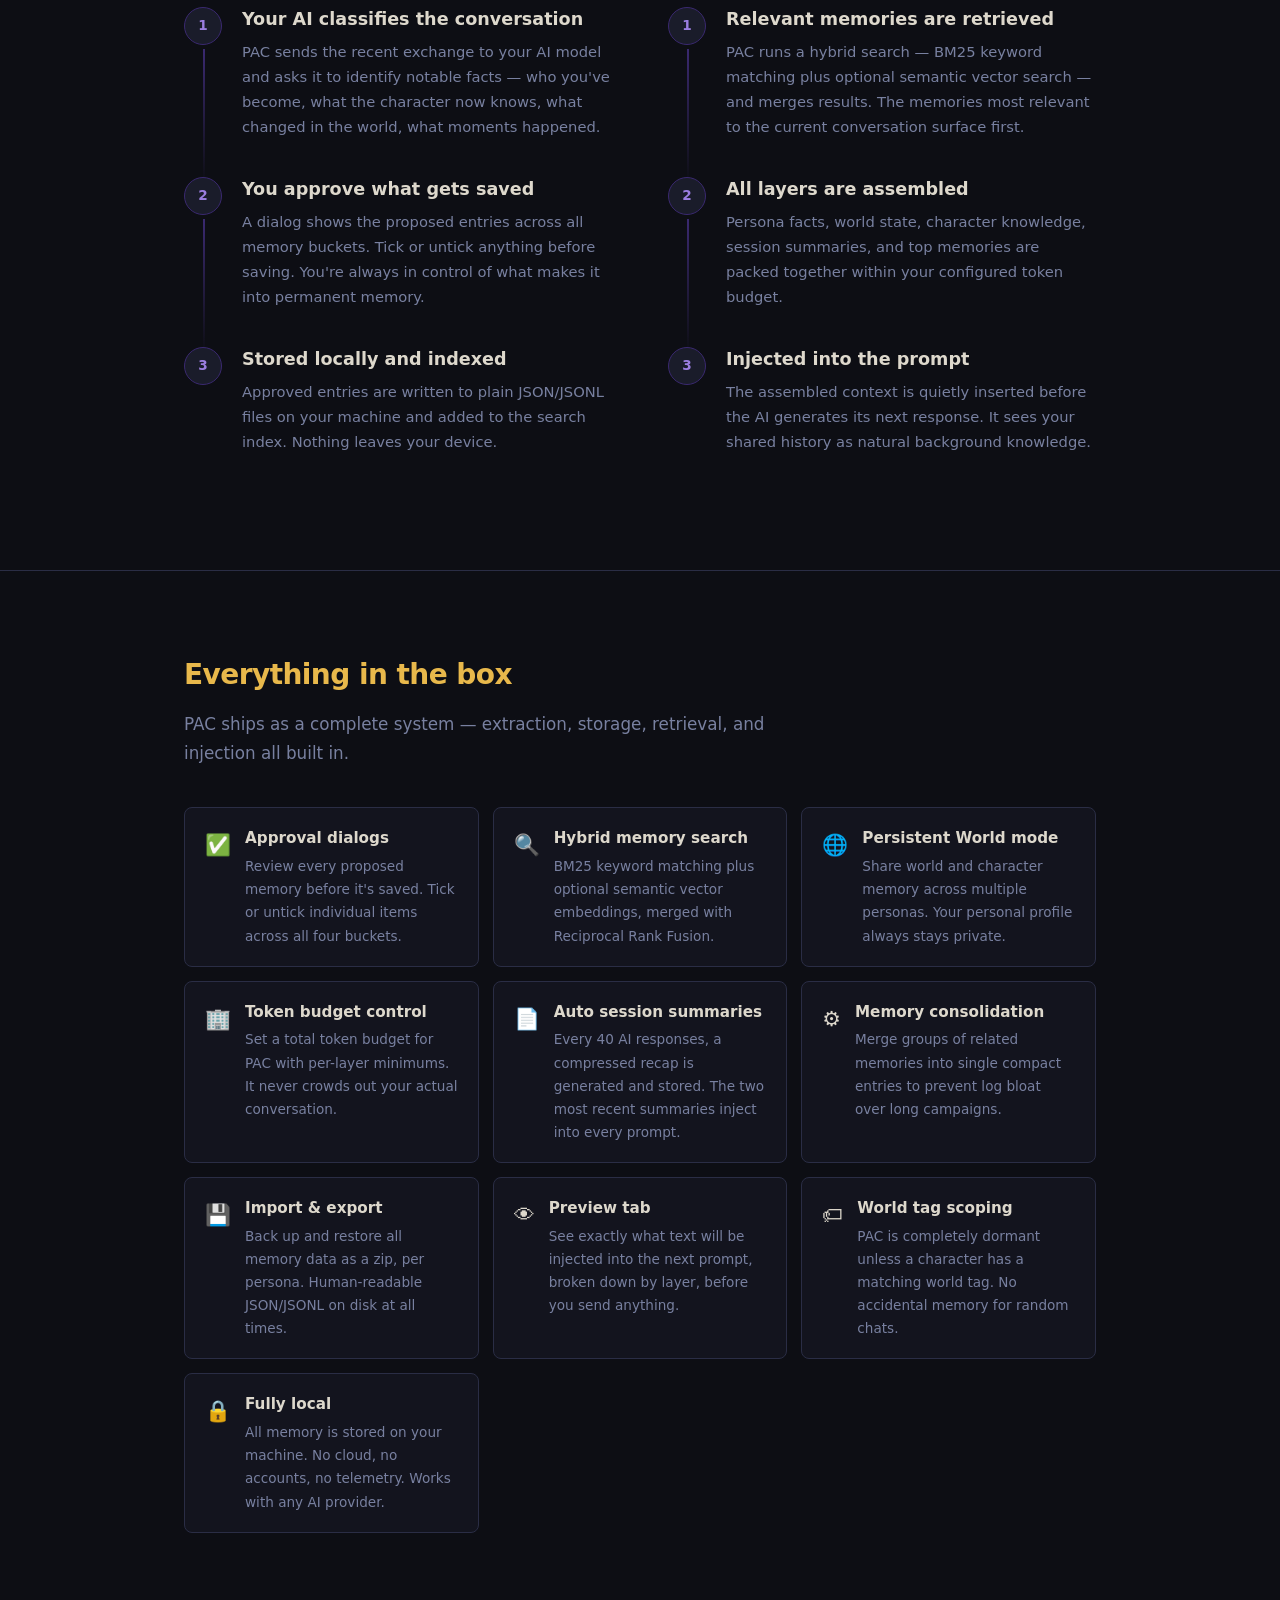
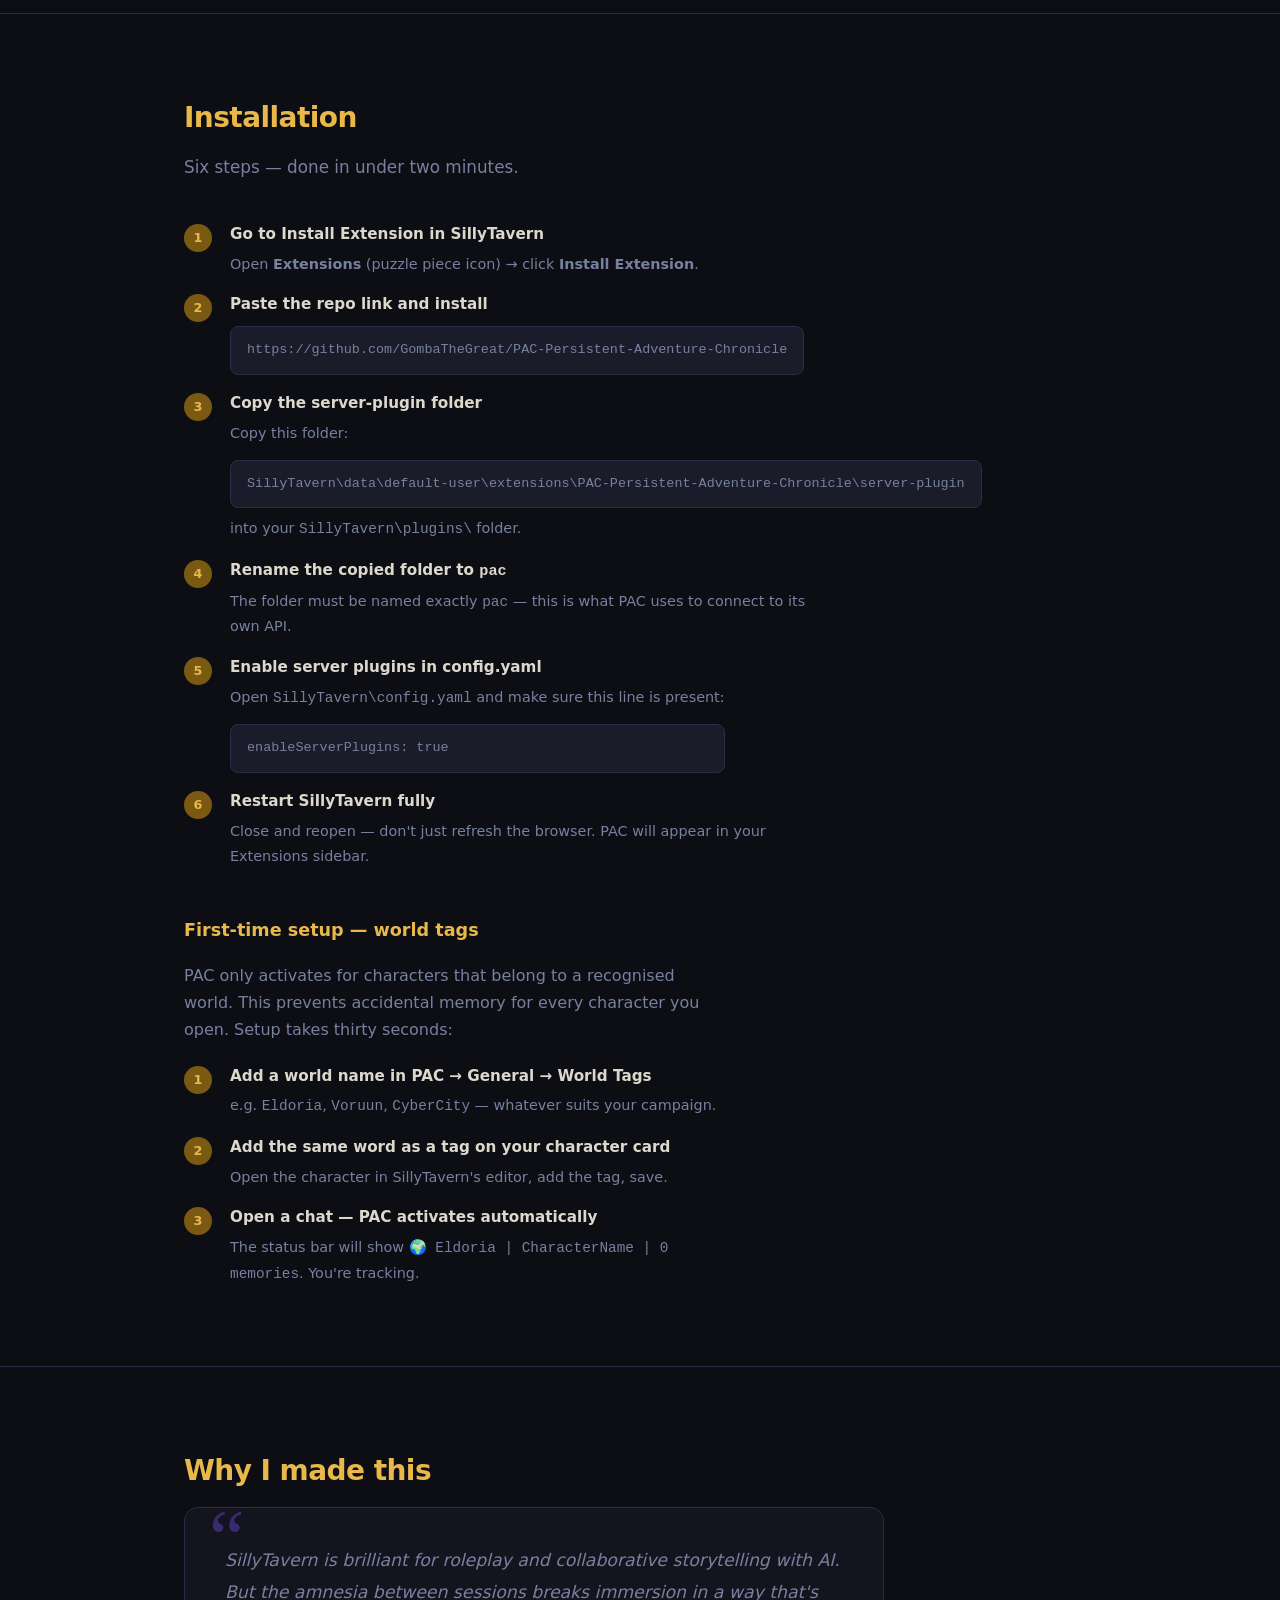
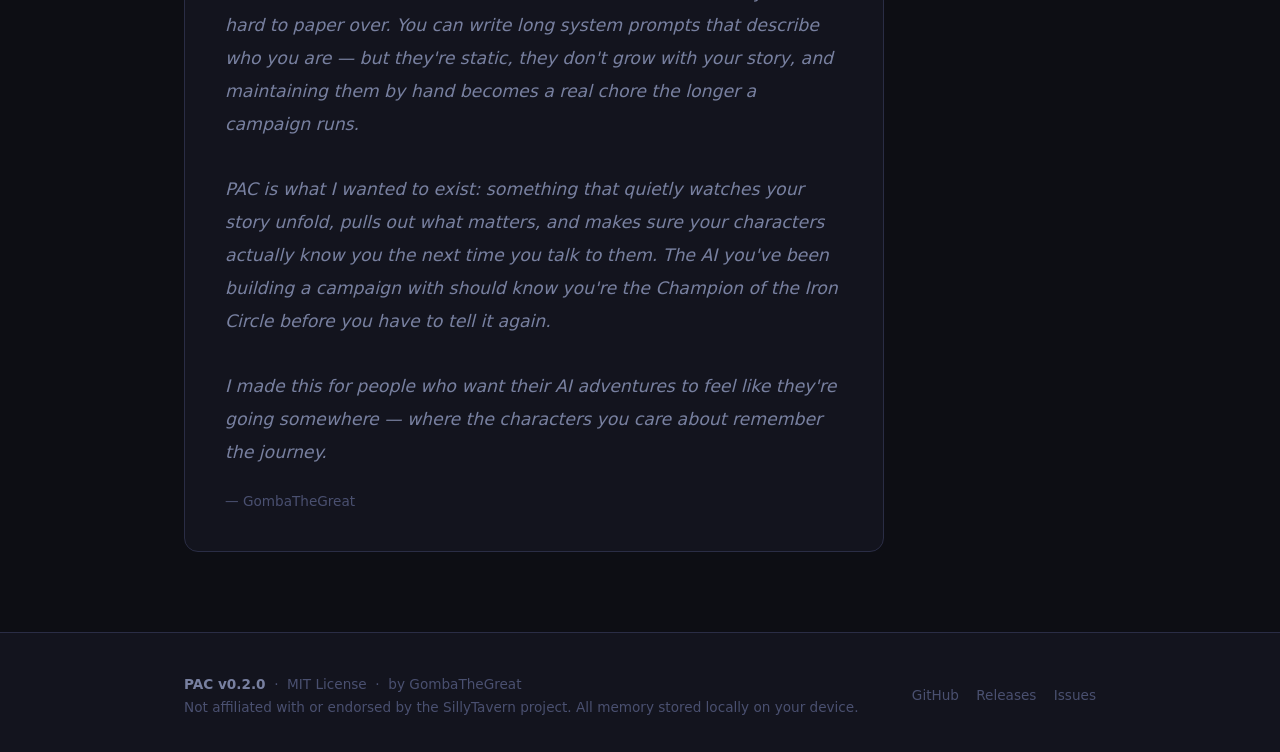
==== commit 2e0d006f: "Simplify install instructions to 6 clear steps" ====
--- a/index.html
+++ b/index.html
@@ -874,100 +874,53 @@
 <section id="install">
   <div class="container">
     <h2>Installation</h2>
-    <p class="section-intro">PAC has two parts: the client extension and a server plugin. Both must be installed.</p>
-
-    <div class="callout callout-warn" style="margin-bottom: 28px; max-width: 640px;">
-      <strong>Important:</strong> The server plugin cannot be installed automatically — it always requires a manual step regardless of which installation method you use. SillyTavern must be restarted after both parts are in place.
-    </div>
-
-    <div class="tabs">
-      <button class="tab-btn active" onclick="switchTab(event, 'tab-github')">GitHub Install Extension</button>
-      <button class="tab-btn" onclick="switchTab(event, 'tab-manual')">Manual zip install</button>
-    </div>
-
-    <div id="tab-github" class="tab-panel active">
-      <div class="install-steps">
-        <div class="install-step">
-          <div class="step-num">1</div>
-          <div class="step-body">
-            <h3>Install the client extension via SillyTavern</h3>
-            <p>In SillyTavern, open <strong>Extensions → Install Extension</strong>, paste the URL below, and click Install. SillyTavern will create the extension folder automatically as <code>PAC-Persistent-Adventure-Chronicle</code>.</p>
-            <div class="code-block">https://github.com/GombaTheGreat/PAC-Persistent-Adventure-Chronicle</div>
-          </div>
-        </div>
-        <div class="install-step">
-          <div class="step-num">2</div>
-          <div class="step-body">
-            <h3>Manually install the server plugin</h3>
-            <p>Download or clone this repo and copy the <code>server-plugin/</code> folder into your SillyTavern plugins directory, named exactly <code>pac</code>:</p>
-            <div class="code-block">SillyTavern/
-└── plugins/
-    └── pac/        ← must be named exactly "pac"
-        └── index.mjs</div>
-            <p style="margin-top:8px;font-size:0.85rem;color:var(--text-dim);">The plugin folder name must be <code>pac</code> — SillyTavern uses it to register API routes, and the extension expects them at <code>/api/plugins/pac/</code>.</p>
-          </div>
-        </div>
-        <div class="install-step">
-          <div class="step-num">3</div>
-          <div class="step-body">
-            <h3>Enable server plugins in config.yaml</h3>
-            <p>Open <code>config.yaml</code> in your SillyTavern root and add or confirm:</p>
-            <div class="code-block">enableServerPlugins: true</div>
-          </div>
-        </div>
-        <div class="install-step">
-          <div class="step-num">4</div>
-          <div class="step-body">
-            <h3>Restart SillyTavern fully</h3>
-            <p>Close and reopen SillyTavern — don't just refresh the browser tab. The server plugin loads on startup.</p>
-          </div>
-        </div>
-        <div class="install-step">
-          <div class="step-num">5</div>
-          <div class="step-body">
-            <h3>Enable PAC in Extensions</h3>
-            <p>Go to <strong>Extensions</strong> (puzzle piece icon) and make sure <strong>Persistent Adventure Chronicle</strong> is toggled on. A PAC panel will appear in your sidebar.</p>
-          </div>
-        </div>
-      </div>
-    </div>
-
-    <div id="tab-manual" class="tab-panel">
-      <div class="install-steps">
-        <div class="install-step">
-          <div class="step-num">1</div>
-          <div class="step-body">
-            <h3>Download the release zip</h3>
-            <p>Grab the latest zip from the <a href="https://github.com/GombaTheGreat/PAC-Persistent-Adventure-Chronicle/releases">Releases page</a>.</p>
-          </div>
-        </div>
-        <div class="install-step">
-          <div class="step-num">2</div>
-          <div class="step-body">
-            <h3>Extract into your SillyTavern root folder</h3>
-            <p>The SillyTavern root is the folder containing <code>Start.bat</code> or <code>start.sh</code>. When prompted to merge folders, say <strong>Yes</strong>.</p>
-            <div class="code-block">SillyTavern/
-├── data/default-user/extensions/pac/   ← client extension
-└── plugins/pac/                         ← server plugin</div>
-          </div>
-        </div>
-        <div class="install-step">
-          <div class="step-num">3</div>
-          <div class="step-body">
-            <h3>Enable server plugins &amp; restart</h3>
-            <p>Add <code>enableServerPlugins: true</code> to <code>config.yaml</code>, then restart SillyTavern fully.</p>
-          </div>
-        </div>
-        <div class="install-step">
-          <div class="step-num">4</div>
-          <div class="step-body">
-            <h3>Enable PAC in Extensions</h3>
-            <p>Toggle on <strong>Persistent Adventure Chronicle</strong> in the Extensions panel.</p>
-          </div>
-        </div>
-      </div>
-      <div class="callout" style="max-width: 560px;">
-        <strong>Non-default username?</strong> If you've changed your SillyTavern username from the default, also copy <code>extensions/pac/</code> from <code>data/default-user/</code> into <code>data/YOUR-USERNAME/extensions/</code>.
+    <p class="section-intro">Six steps — done in under two minutes.</p>
+
+    <div class="install-steps" style="max-width:640px;">
+      <div class="install-step">
+        <div class="step-num">1</div>
+        <div class="step-body">
+          <h3>Go to Install Extension in SillyTavern</h3>
+          <p>Open <strong>Extensions</strong> (puzzle piece icon) → click <strong>Install Extension</strong>.</p>
+        </div>
+      </div>
+      <div class="install-step">
+        <div class="step-num">2</div>
+        <div class="step-body">
+          <h3>Paste the repo link and install</h3>
+          <div class="code-block">https://github.com/GombaTheGreat/PAC-Persistent-Adventure-Chronicle</div>
+        </div>
+      </div>
+      <div class="install-step">
+        <div class="step-num">3</div>
+        <div class="step-body">
+          <h3>Copy the server-plugin folder</h3>
+          <p>Copy this folder:</p>
+          <div class="code-block">SillyTavern\data\default-user\extensions\PAC-Persistent-Adventure-Chronicle\server-plugin</div>
+          <p style="margin-top:8px;">into your <code>SillyTavern\plugins\</code> folder.</p>
+        </div>
+      </div>
+      <div class="install-step">
+        <div class="step-num">4</div>
+        <div class="step-body">
+          <h3>Rename the copied folder to <code>pac</code></h3>
+          <p>The folder must be named exactly <code>pac</code> — this is what PAC uses to connect to its own API.</p>
+        </div>
+      </div>
+      <div class="install-step">
+        <div class="step-num">5</div>
+        <div class="step-body">
+          <h3>Enable server plugins in config.yaml</h3>
+          <p>Open <code>SillyTavern\config.yaml</code> and make sure this line is present:</p>
+          <div class="code-block">enableServerPlugins: true</div>
+        </div>
+      </div>
+      <div class="install-step">
+        <div class="step-num">6</div>
+        <div class="step-body">
+          <h3>Restart SillyTavern fully</h3>
+          <p>Close and reopen — don't just refresh the browser. PAC will appear in your Extensions sidebar.</p>
+        </div>
       </div>
     </div>
 
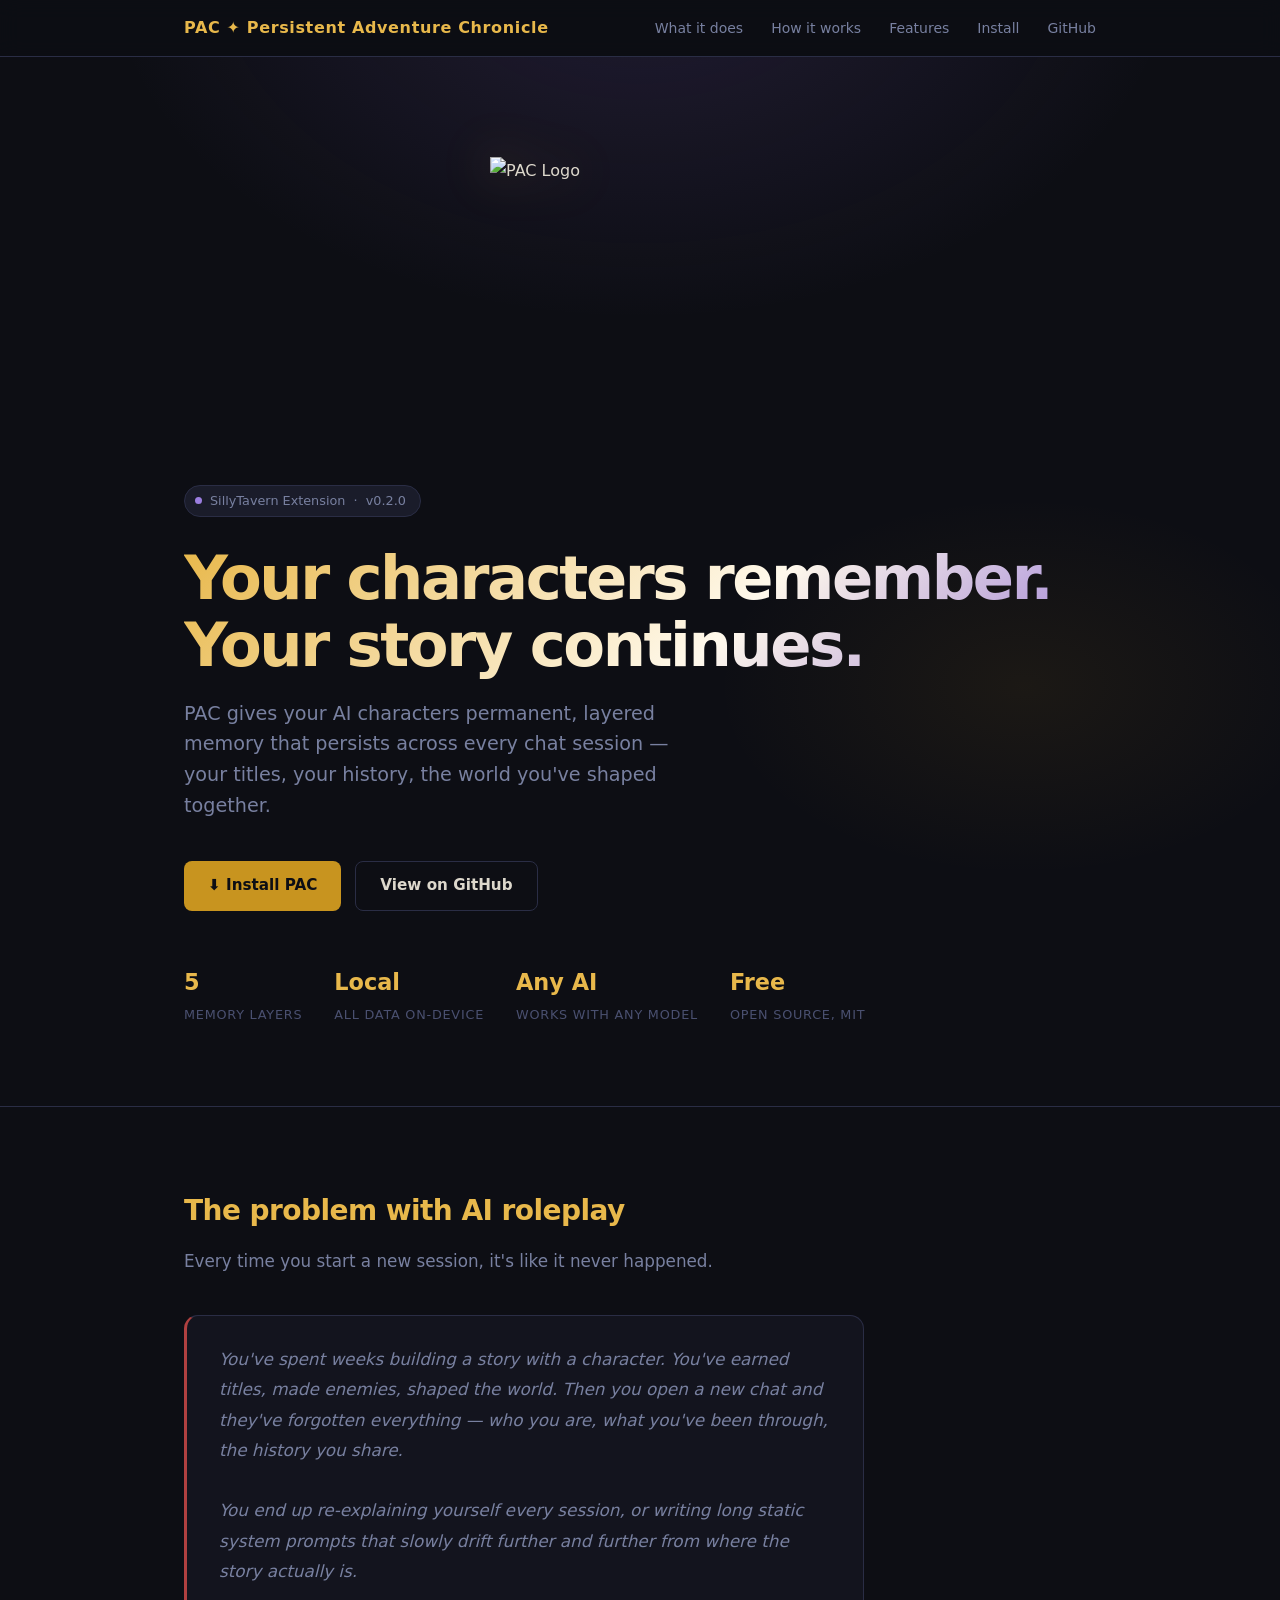
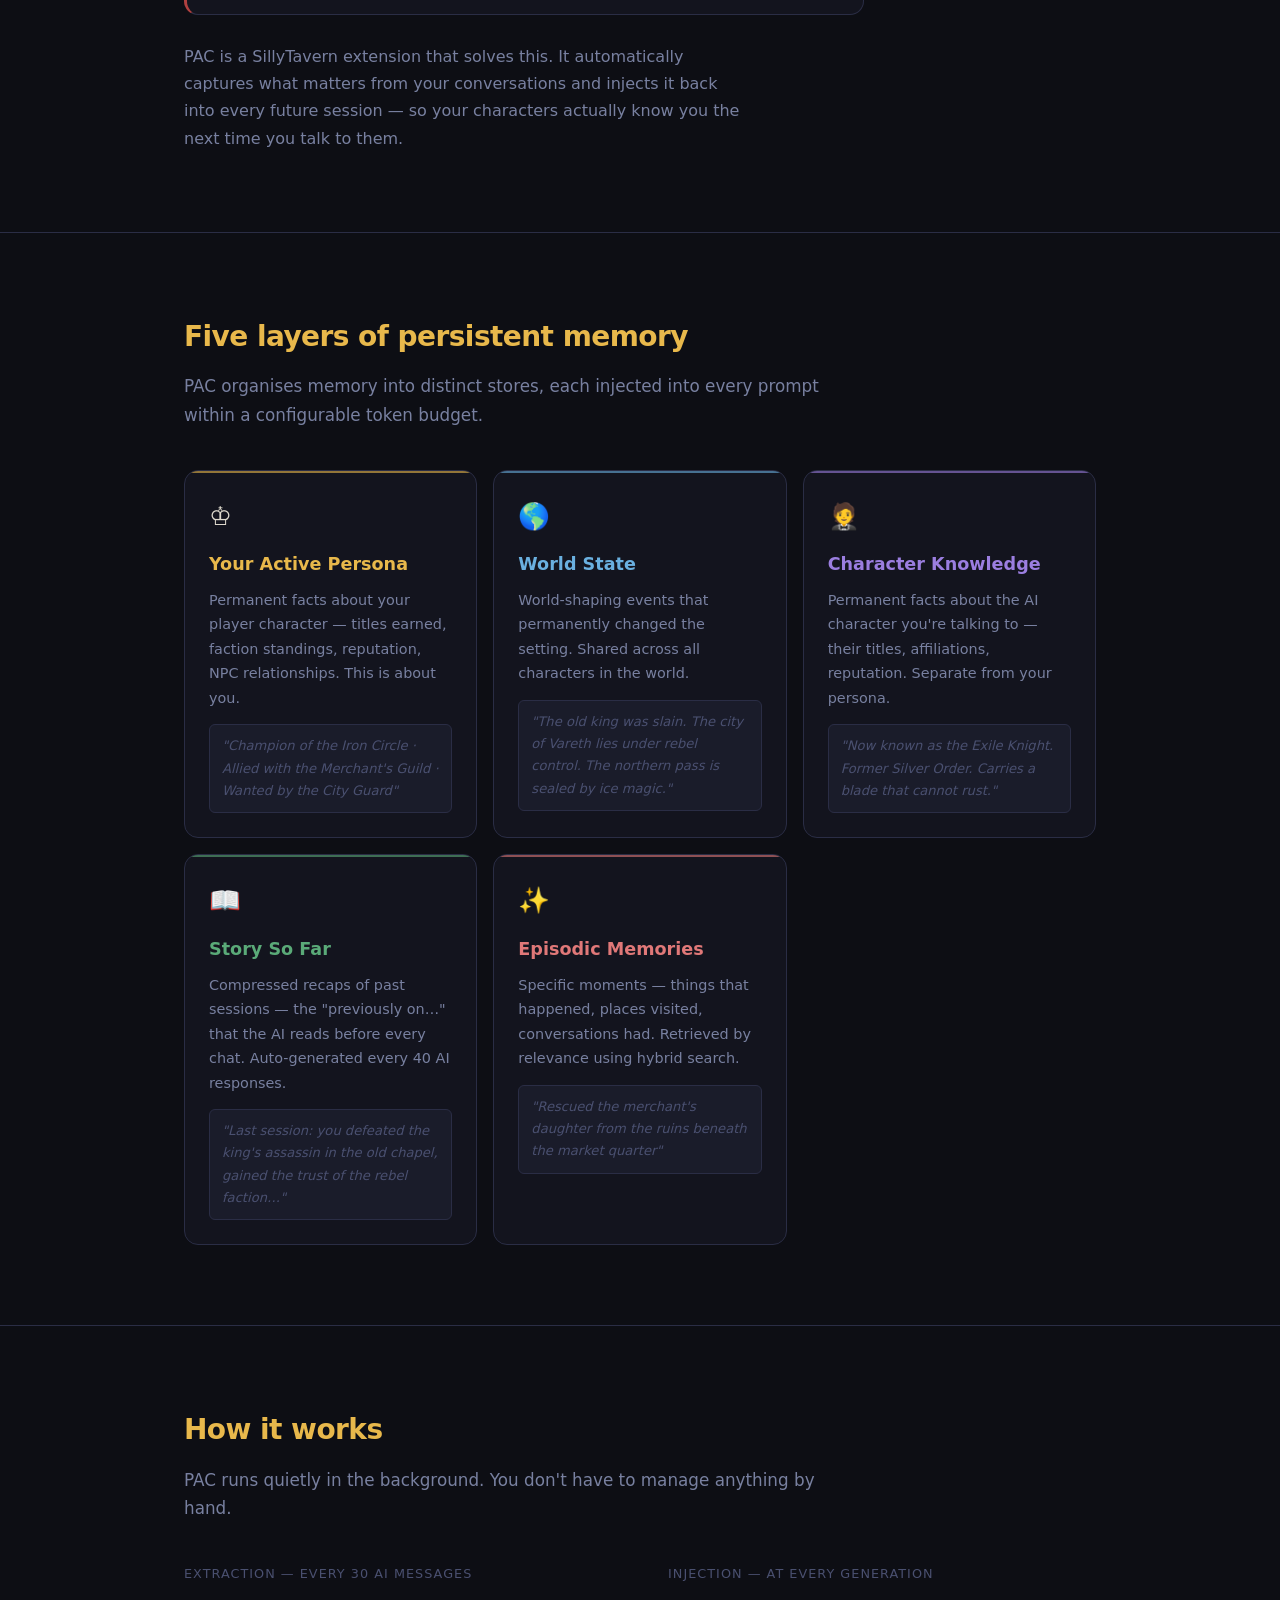
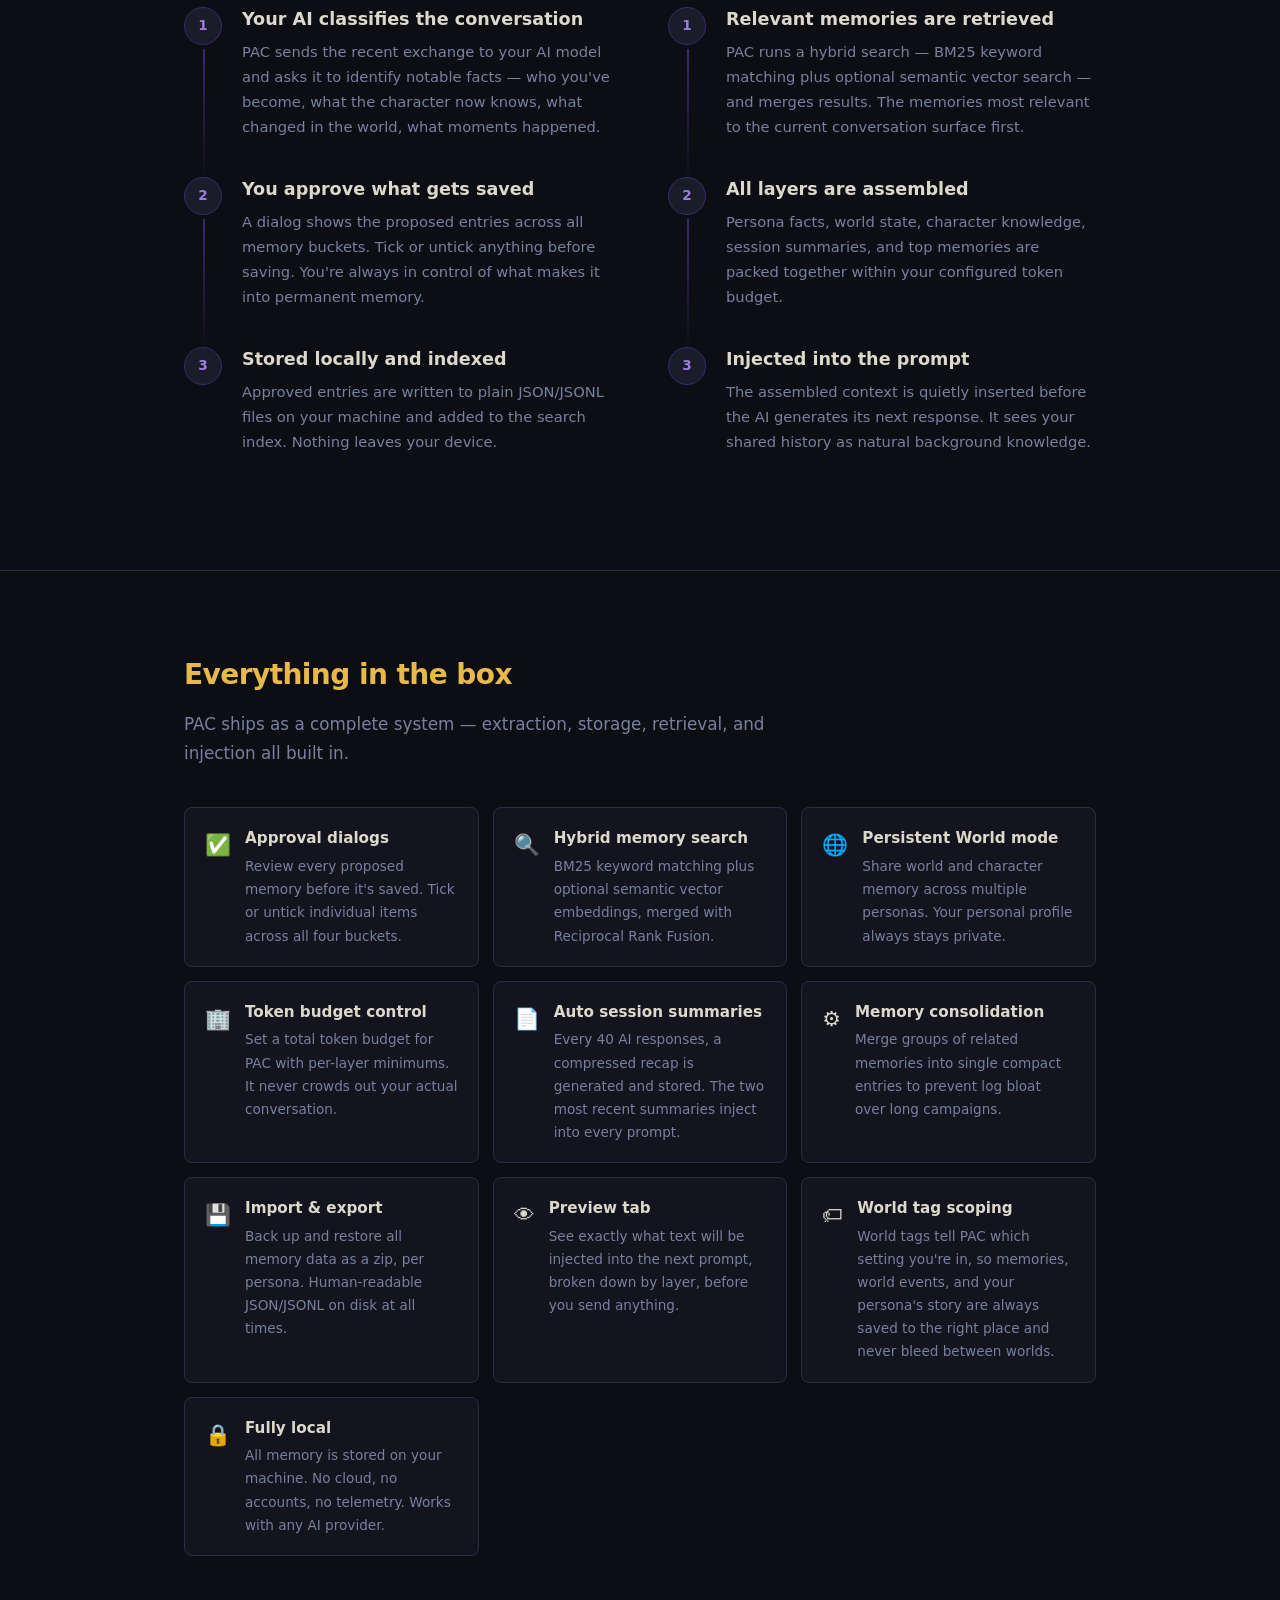
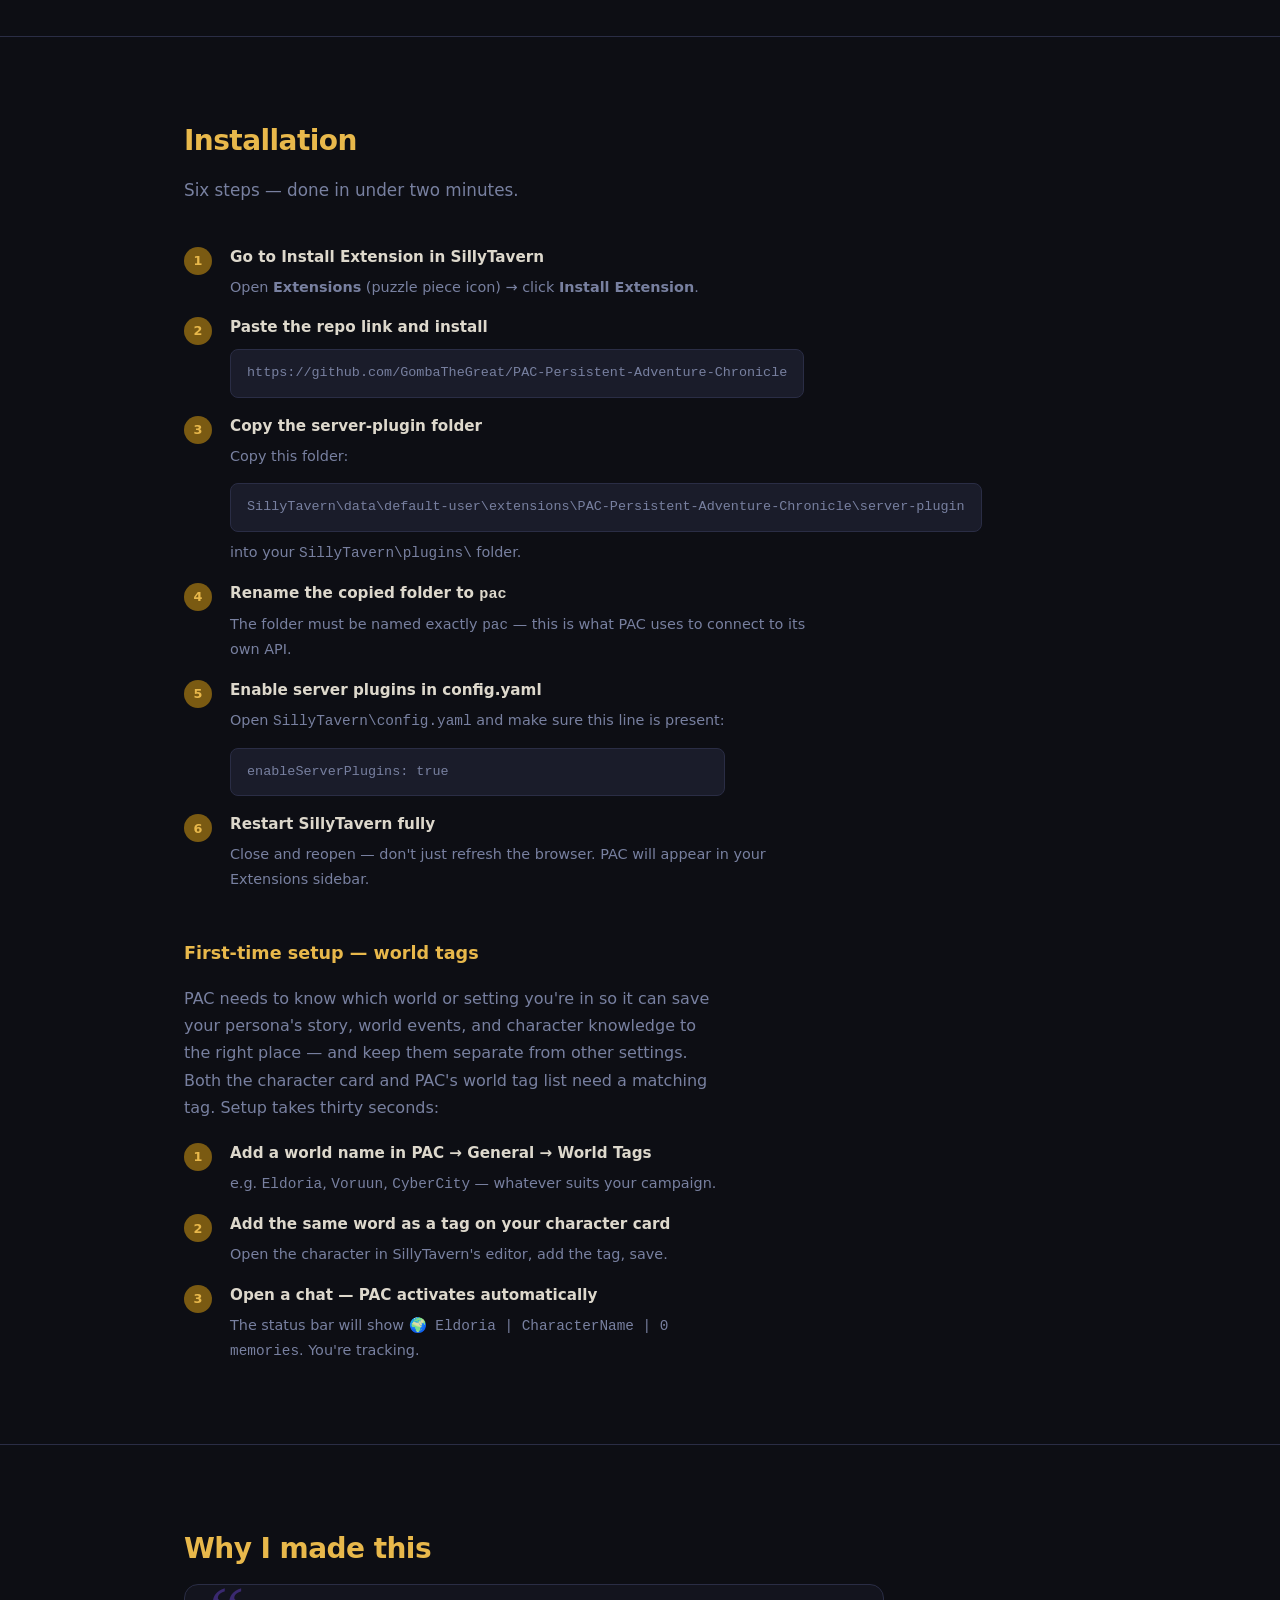
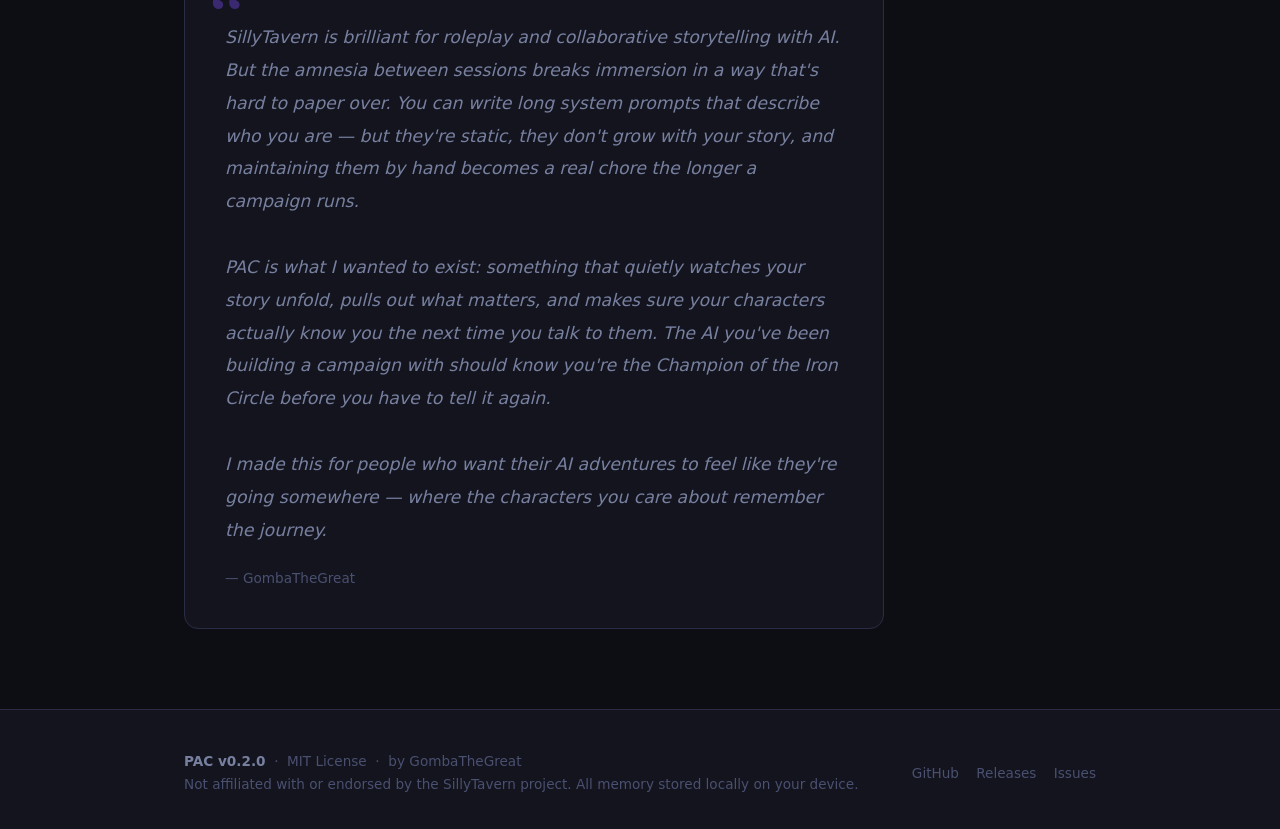
==== commit 34a67514: "Fix world tag explanation: scoping for memory separation, not just activation" ====
--- a/index.html
+++ b/index.html
@@ -854,7 +854,7 @@
         <span class="fi-icon">&#127991;</span>
         <div>
           <h3>World tag scoping</h3>
-          <p>PAC is completely dormant unless a character has a matching world tag. No accidental memory for random chats.</p>
+          <p>World tags tell PAC which setting you're in, so memories, world events, and your persona's story are always saved to the right place and never bleed between worlds.</p>
         </div>
       </div>
 
@@ -927,7 +927,7 @@
     <div style="margin-top: 48px; max-width: 540px;">
       <h3 style="margin-bottom: 16px; color: var(--gold-light);">First-time setup — world tags</h3>
       <p style="color: var(--text-muted); margin-bottom: 20px;">
-        PAC only activates for characters that belong to a recognised world. This prevents accidental memory for every character you open. Setup takes thirty seconds:
+        PAC needs to know which world or setting you're in so it can save your persona's story, world events, and character knowledge to the right place — and keep them separate from other settings. Both the character card and PAC's world tag list need a matching tag. Setup takes thirty seconds:
       </p>
       <div class="install-steps">
         <div class="install-step">
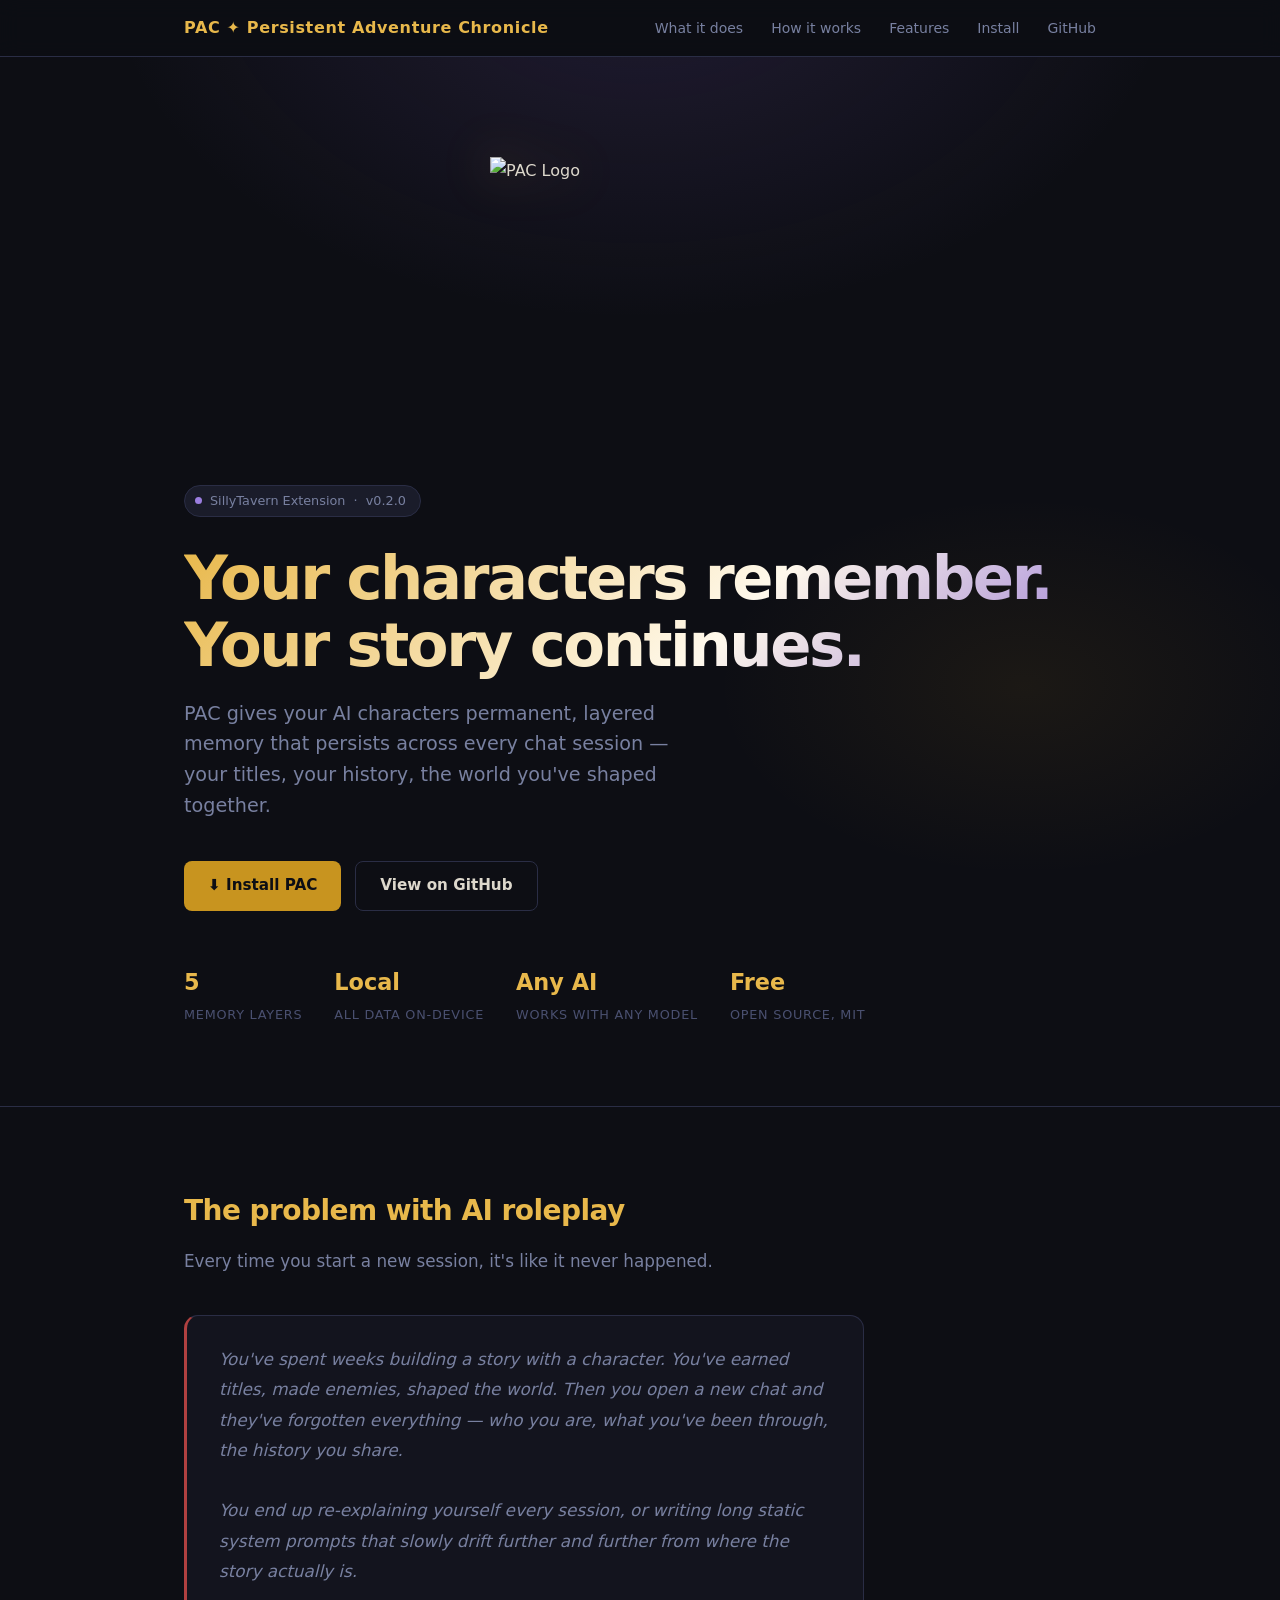
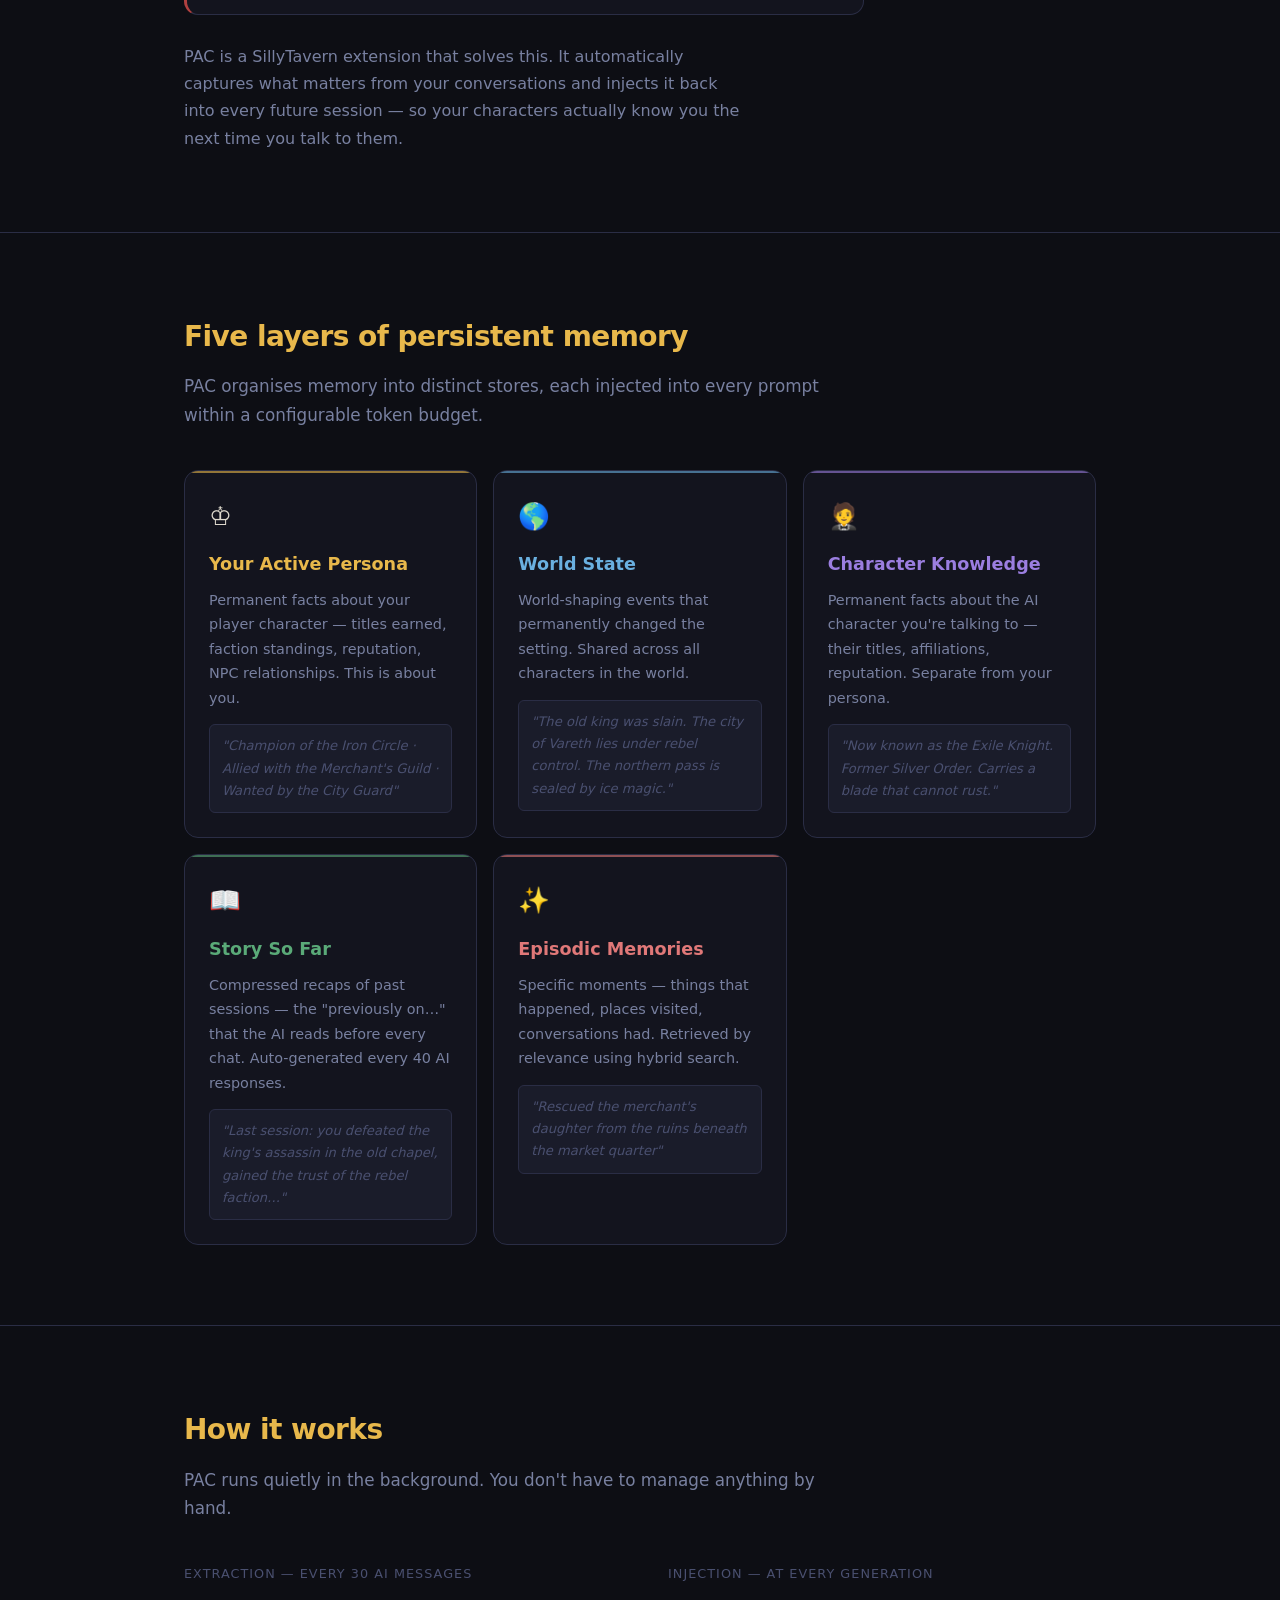
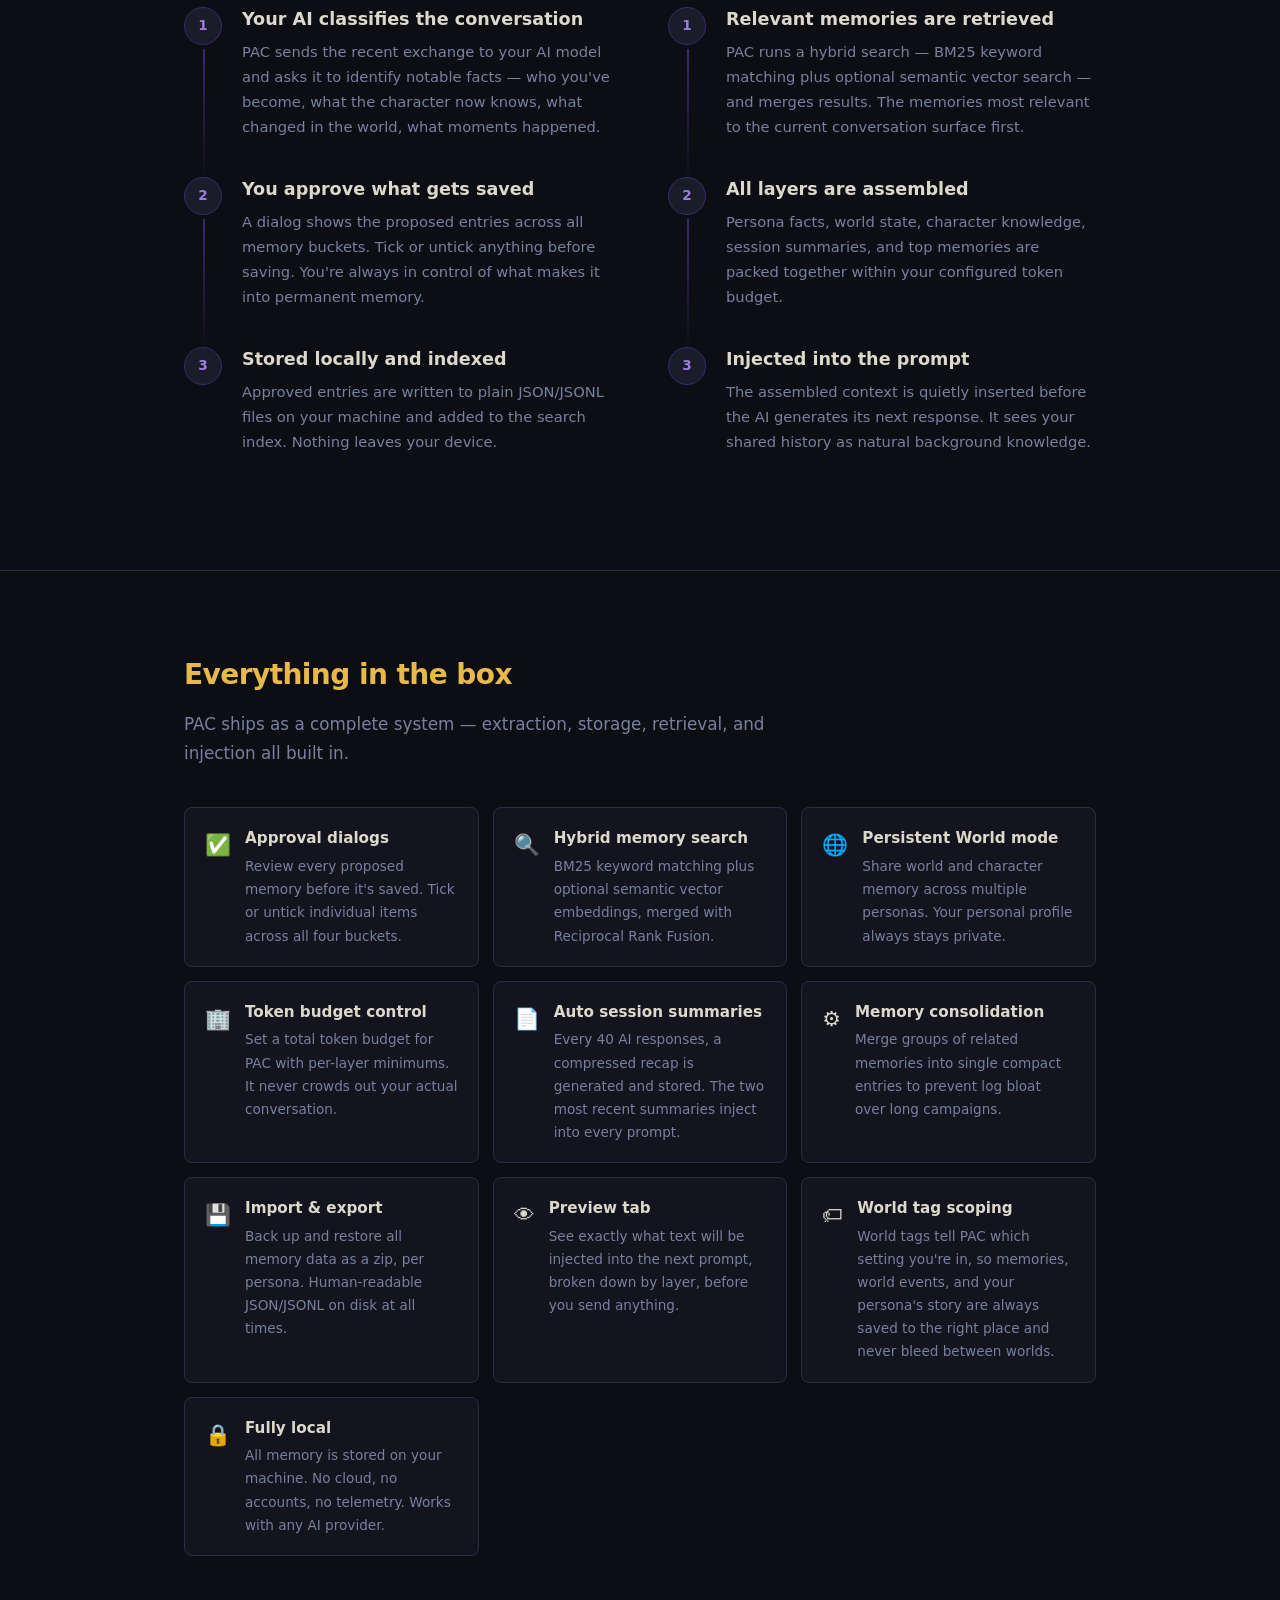
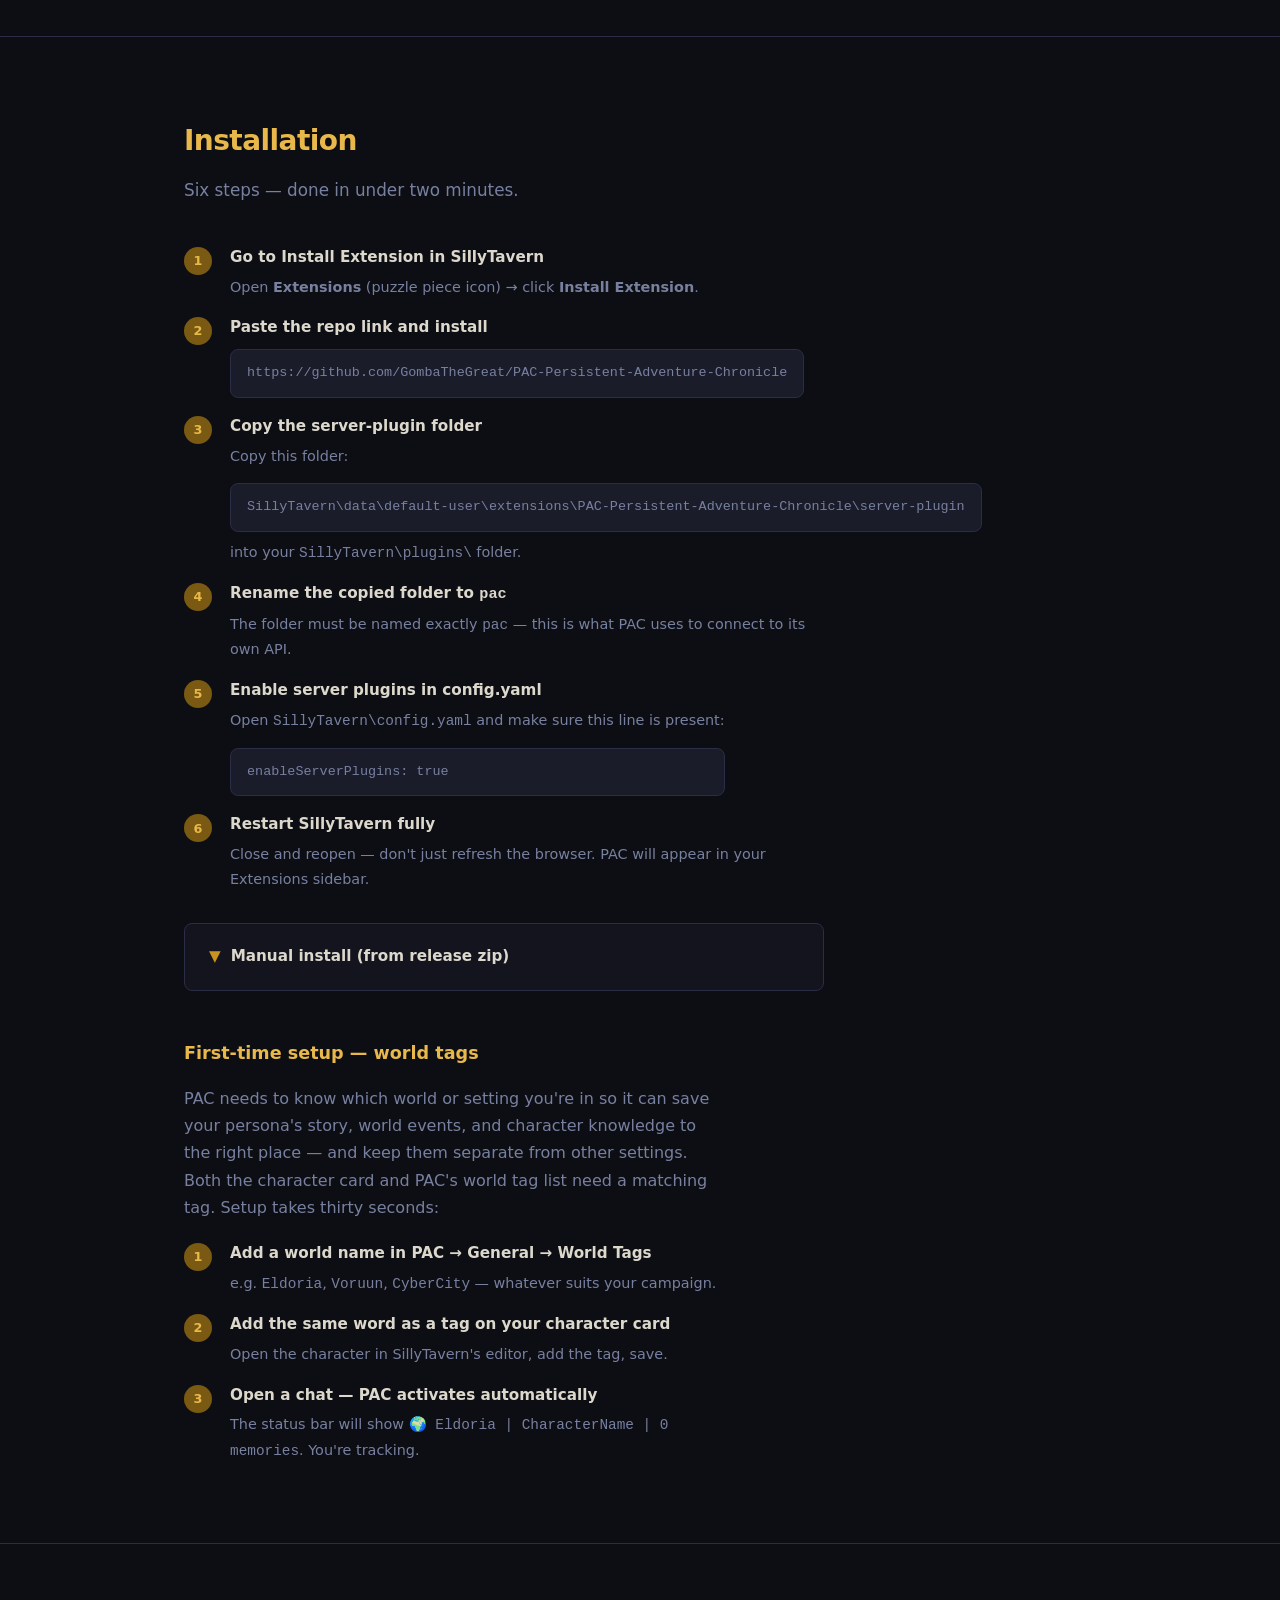
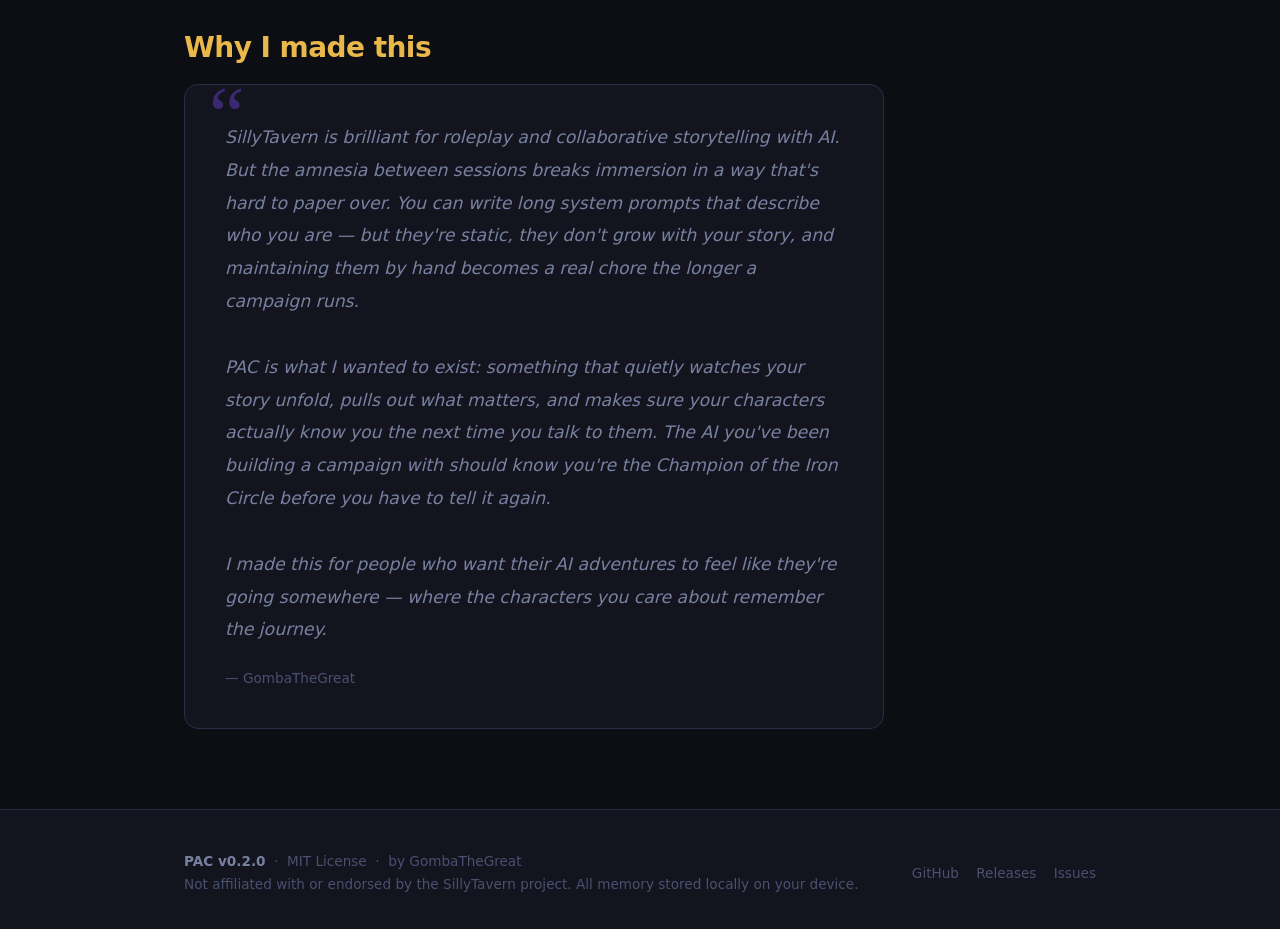
==== commit a14f90d0: "Add manual zip install instructions to README and HTML" ====
--- a/index.html
+++ b/index.html
@@ -924,6 +924,45 @@
       </div>
     </div>
 
+    <details style="max-width:640px; margin-top:32px; background:var(--bg2); border:1px solid var(--border); border-radius:var(--radius); padding:20px 24px;">
+      <summary style="cursor:pointer; font-weight:600; color:var(--text); font-size:0.95rem; list-style:none; display:flex; align-items:center; gap:10px;">
+        <span style="color:var(--gold);">&#9660;</span> Manual install (from release zip)
+      </summary>
+      <div class="install-steps" style="margin-top:20px;">
+        <div class="install-step">
+          <div class="step-num">1</div>
+          <div class="step-body">
+            <h3>Download and extract the release zip</h3>
+            <p>Grab the latest zip from the <a href="https://github.com/GombaTheGreat/PAC-Persistent-Adventure-Chronicle/releases">Releases page</a> and extract its contents.</p>
+          </div>
+        </div>
+        <div class="install-step">
+          <div class="step-num">2</div>
+          <div class="step-body">
+            <h3>Copy the extension files</h3>
+            <p>Place the extracted files into a new <code>pac</code> folder inside your SillyTavern extensions directory:</p>
+            <div class="code-block">SillyTavern\data\default-user\extensions\pac\</div>
+          </div>
+        </div>
+        <div class="install-step">
+          <div class="step-num">3</div>
+          <div class="step-body">
+            <h3>Copy and rename the server-plugin folder</h3>
+            <p>Copy the <code>server-plugin</code> folder into <code>SillyTavern\plugins\</code> and rename it to <code>pac</code>:</p>
+            <div class="code-block">SillyTavern\plugins\pac\</div>
+          </div>
+        </div>
+        <div class="install-step">
+          <div class="step-num">4</div>
+          <div class="step-body">
+            <h3>Enable server plugins &amp; restart</h3>
+            <p>Add <code>enableServerPlugins: true</code> to <code>config.yaml</code>, then fully restart SillyTavern.</p>
+          </div>
+        </div>
+      </div>
+      <p style="margin-top:16px; font-size:0.85rem; color:var(--text-dim);">Non-default username? Place the extension under <code>data\YOUR-USERNAME\extensions\pac\</code> instead.</p>
+    </details>
+
     <div style="margin-top: 48px; max-width: 540px;">
       <h3 style="margin-bottom: 16px; color: var(--gold-light);">First-time setup — world tags</h3>
       <p style="color: var(--text-muted); margin-bottom: 20px;">
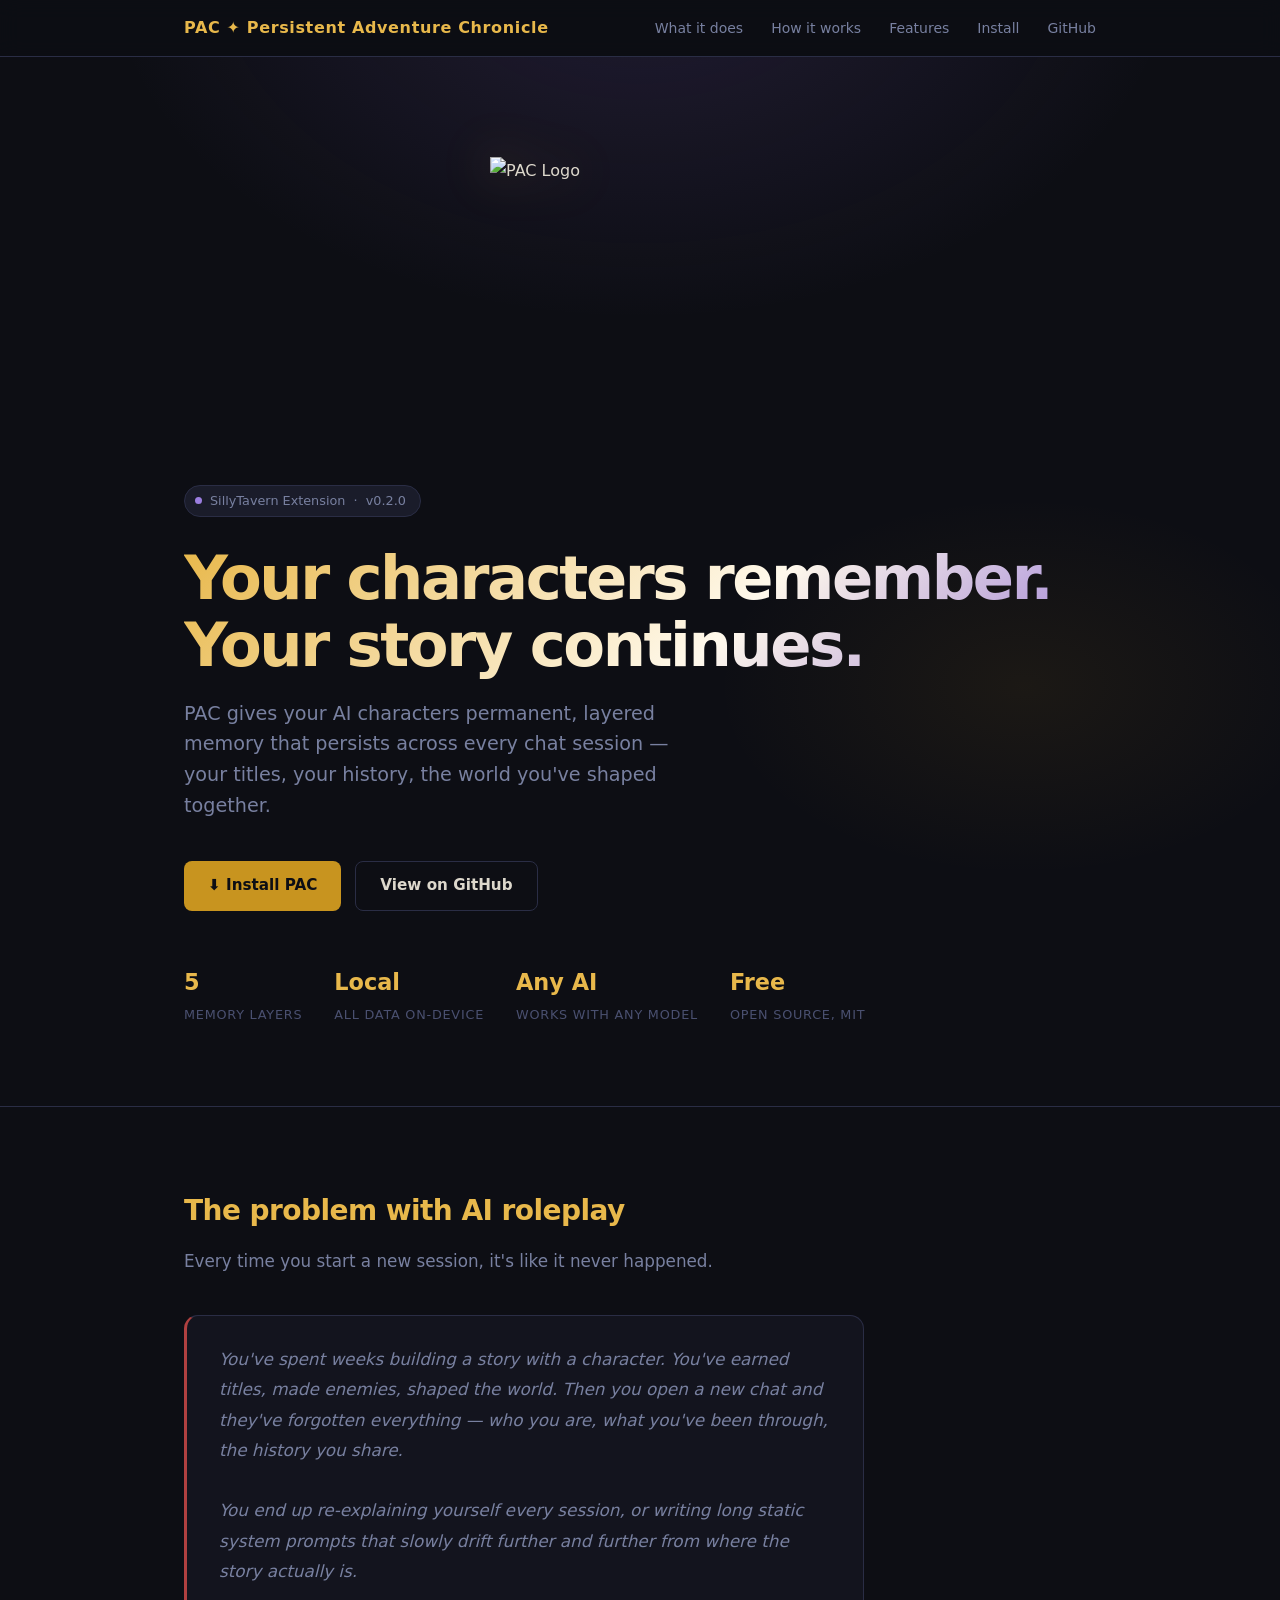
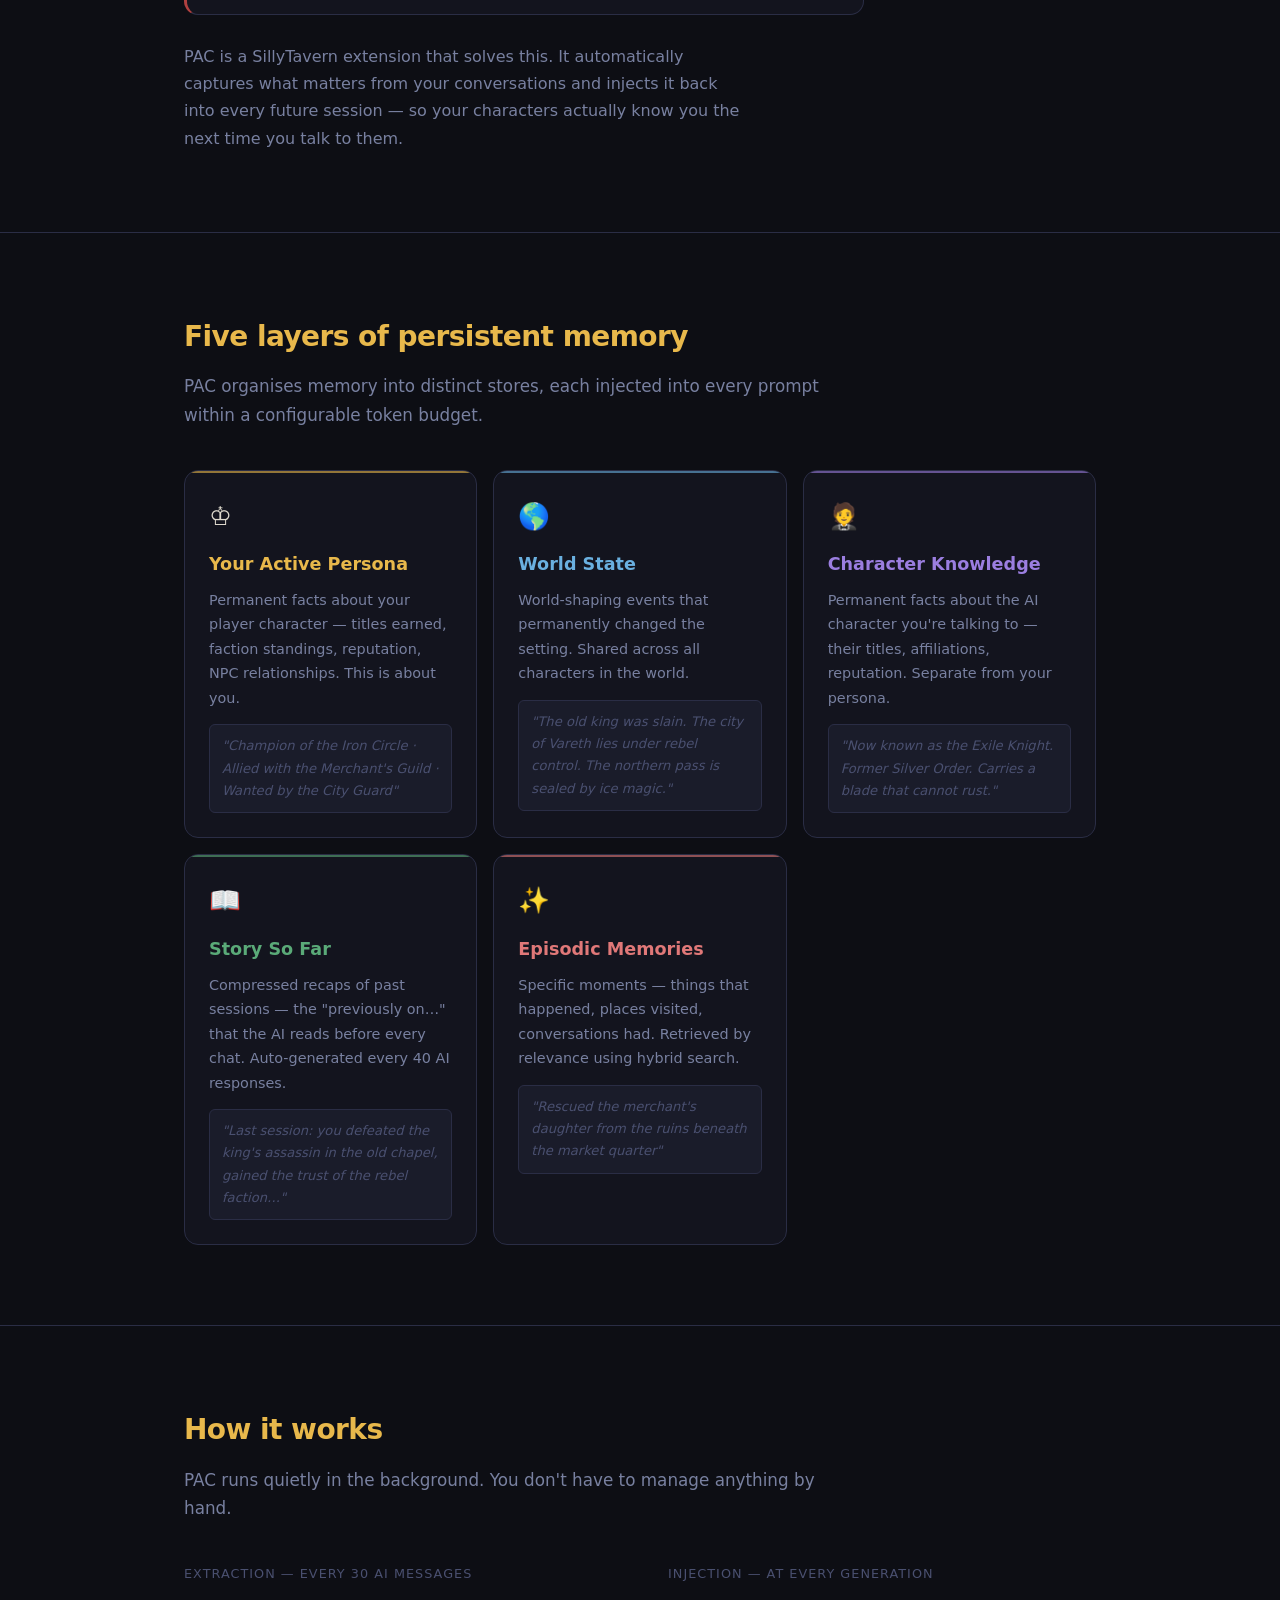
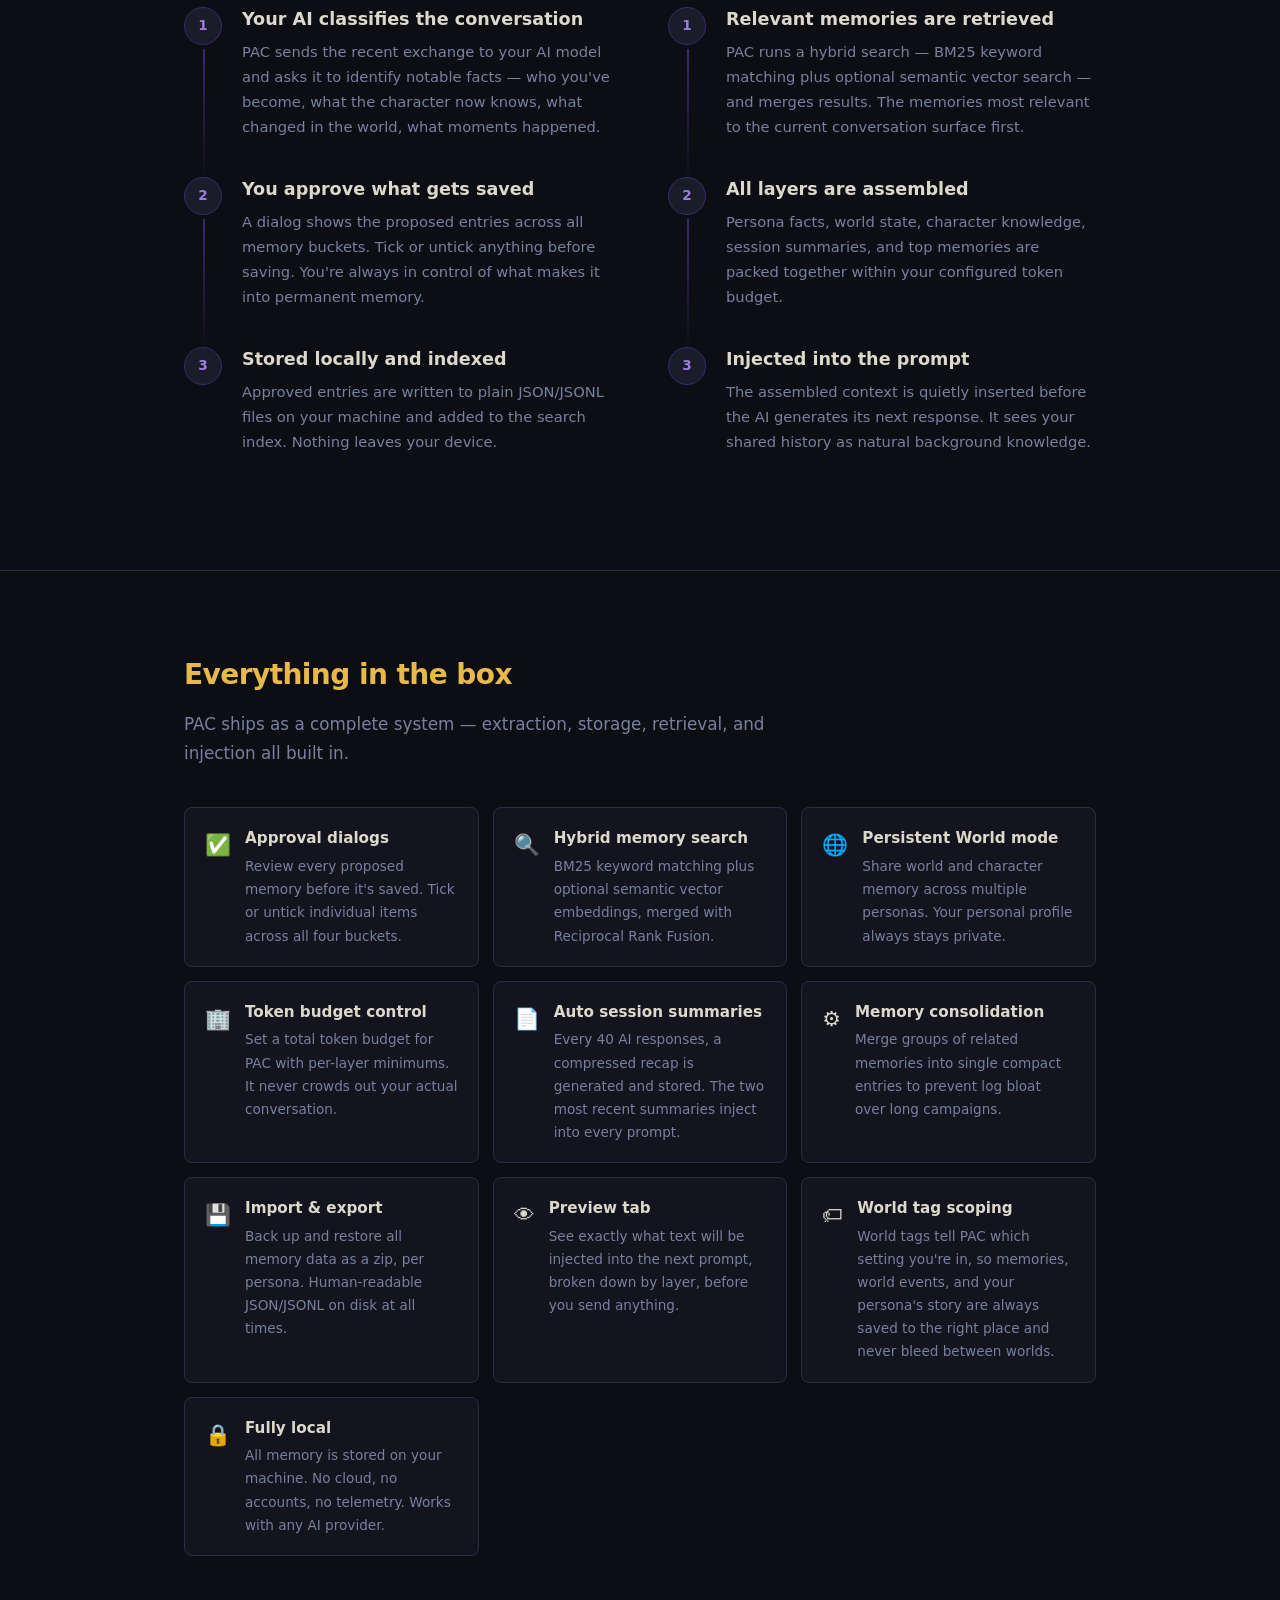
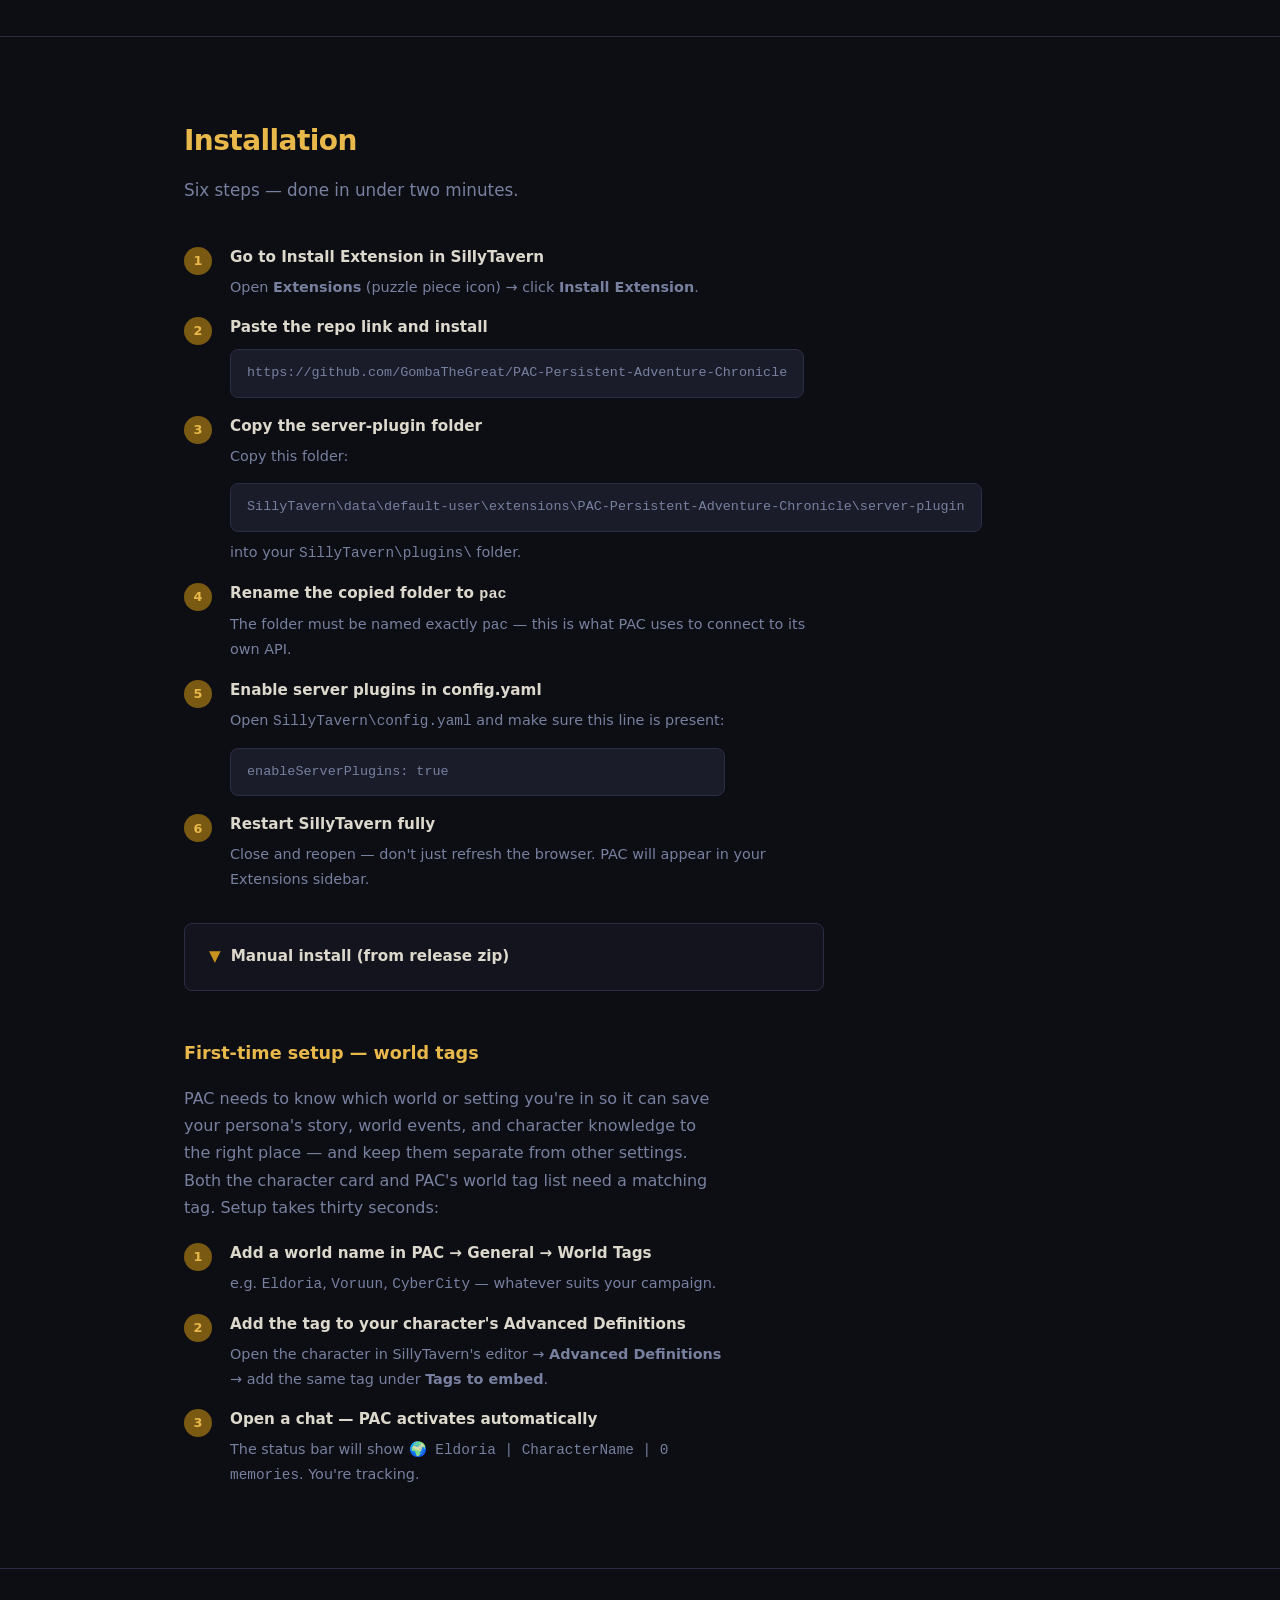
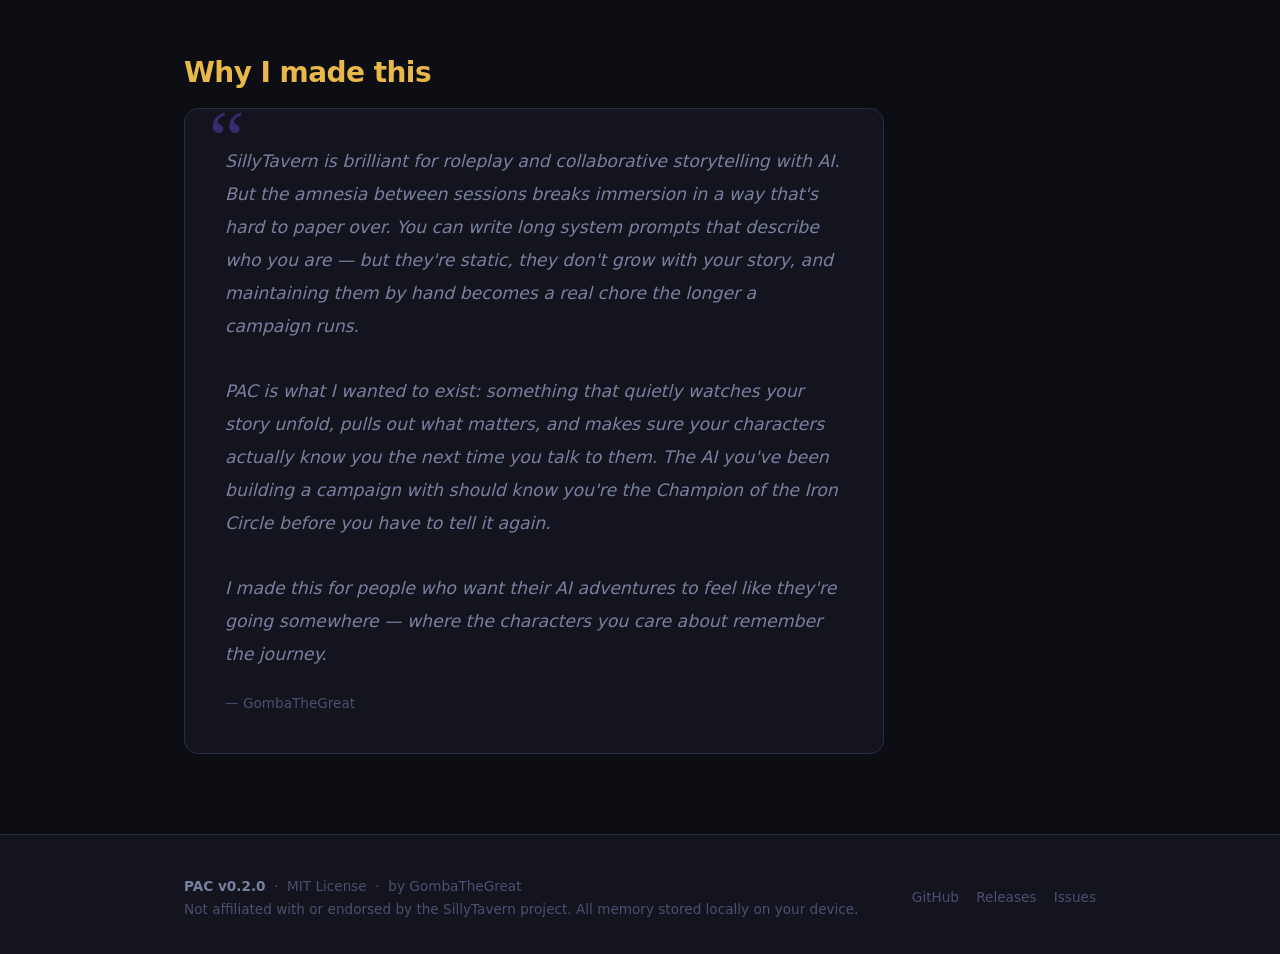
==== commit 9a828deb: "Clarify world tag setup: Advanced Definitions > Tags to embed, not ST tags" ====
--- a/index.html
+++ b/index.html
@@ -979,8 +979,8 @@
         <div class="install-step">
           <div class="step-num">2</div>
           <div class="step-body">
-            <h3>Add the same word as a tag on your character card</h3>
-            <p>Open the character in SillyTavern's editor, add the tag, save.</p>
+            <h3>Add the tag to your character's Advanced Definitions</h3>
+            <p>Open the character in SillyTavern's editor → <strong>Advanced Definitions</strong> → add the same tag under <strong>Tags to embed</strong>.</p>
           </div>
         </div>
         <div class="install-step">
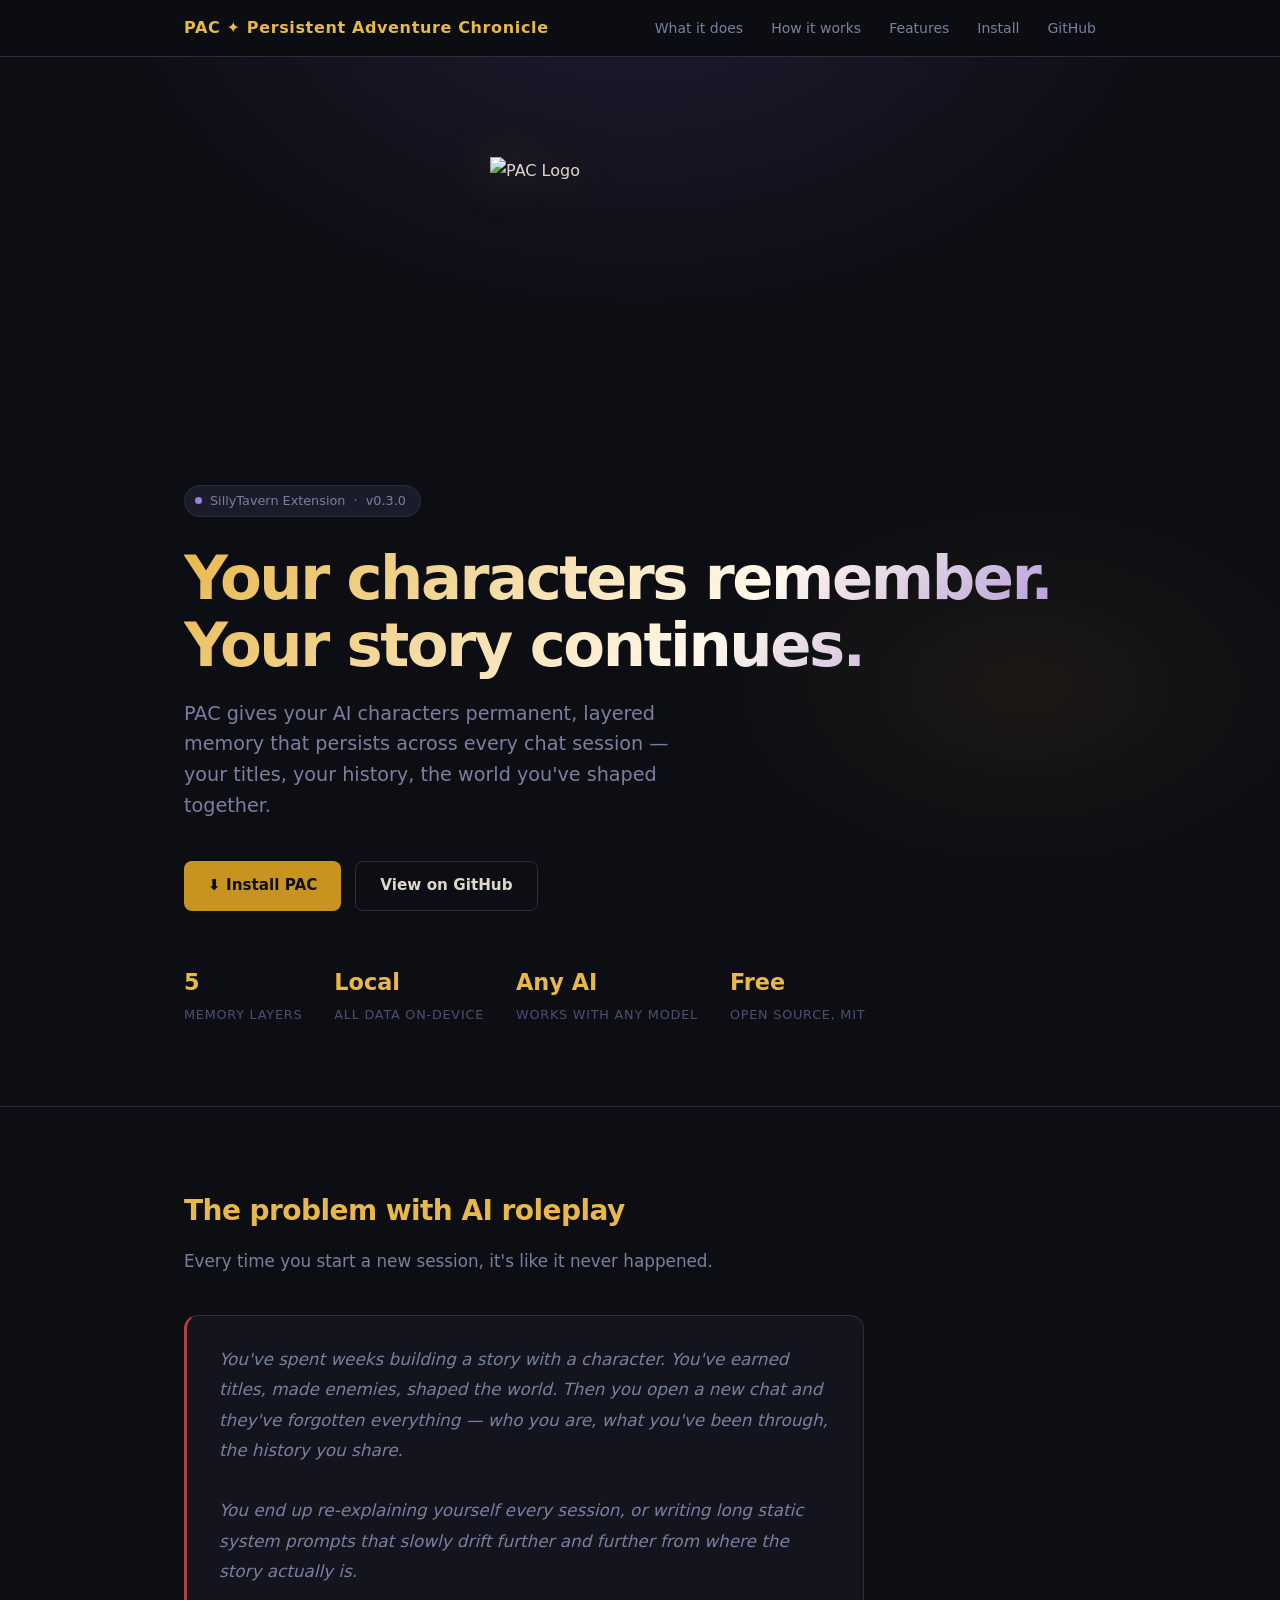
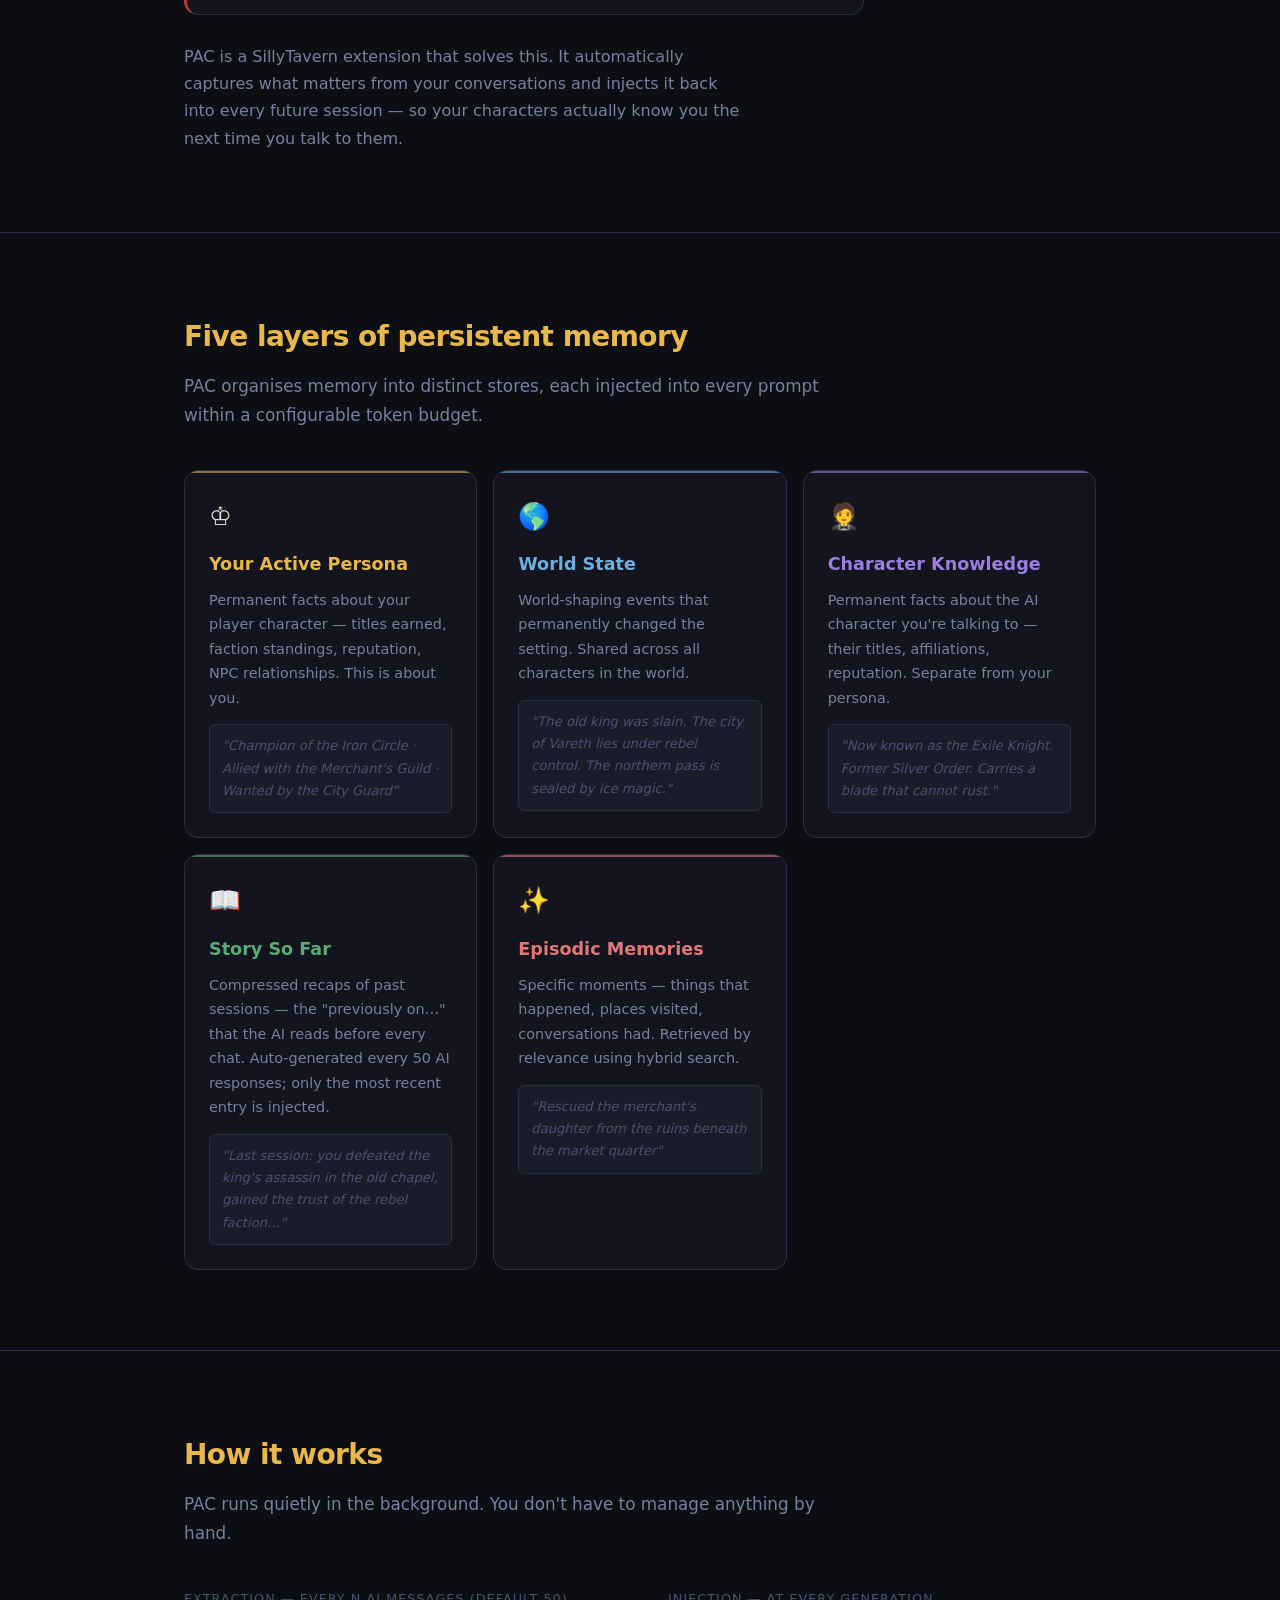
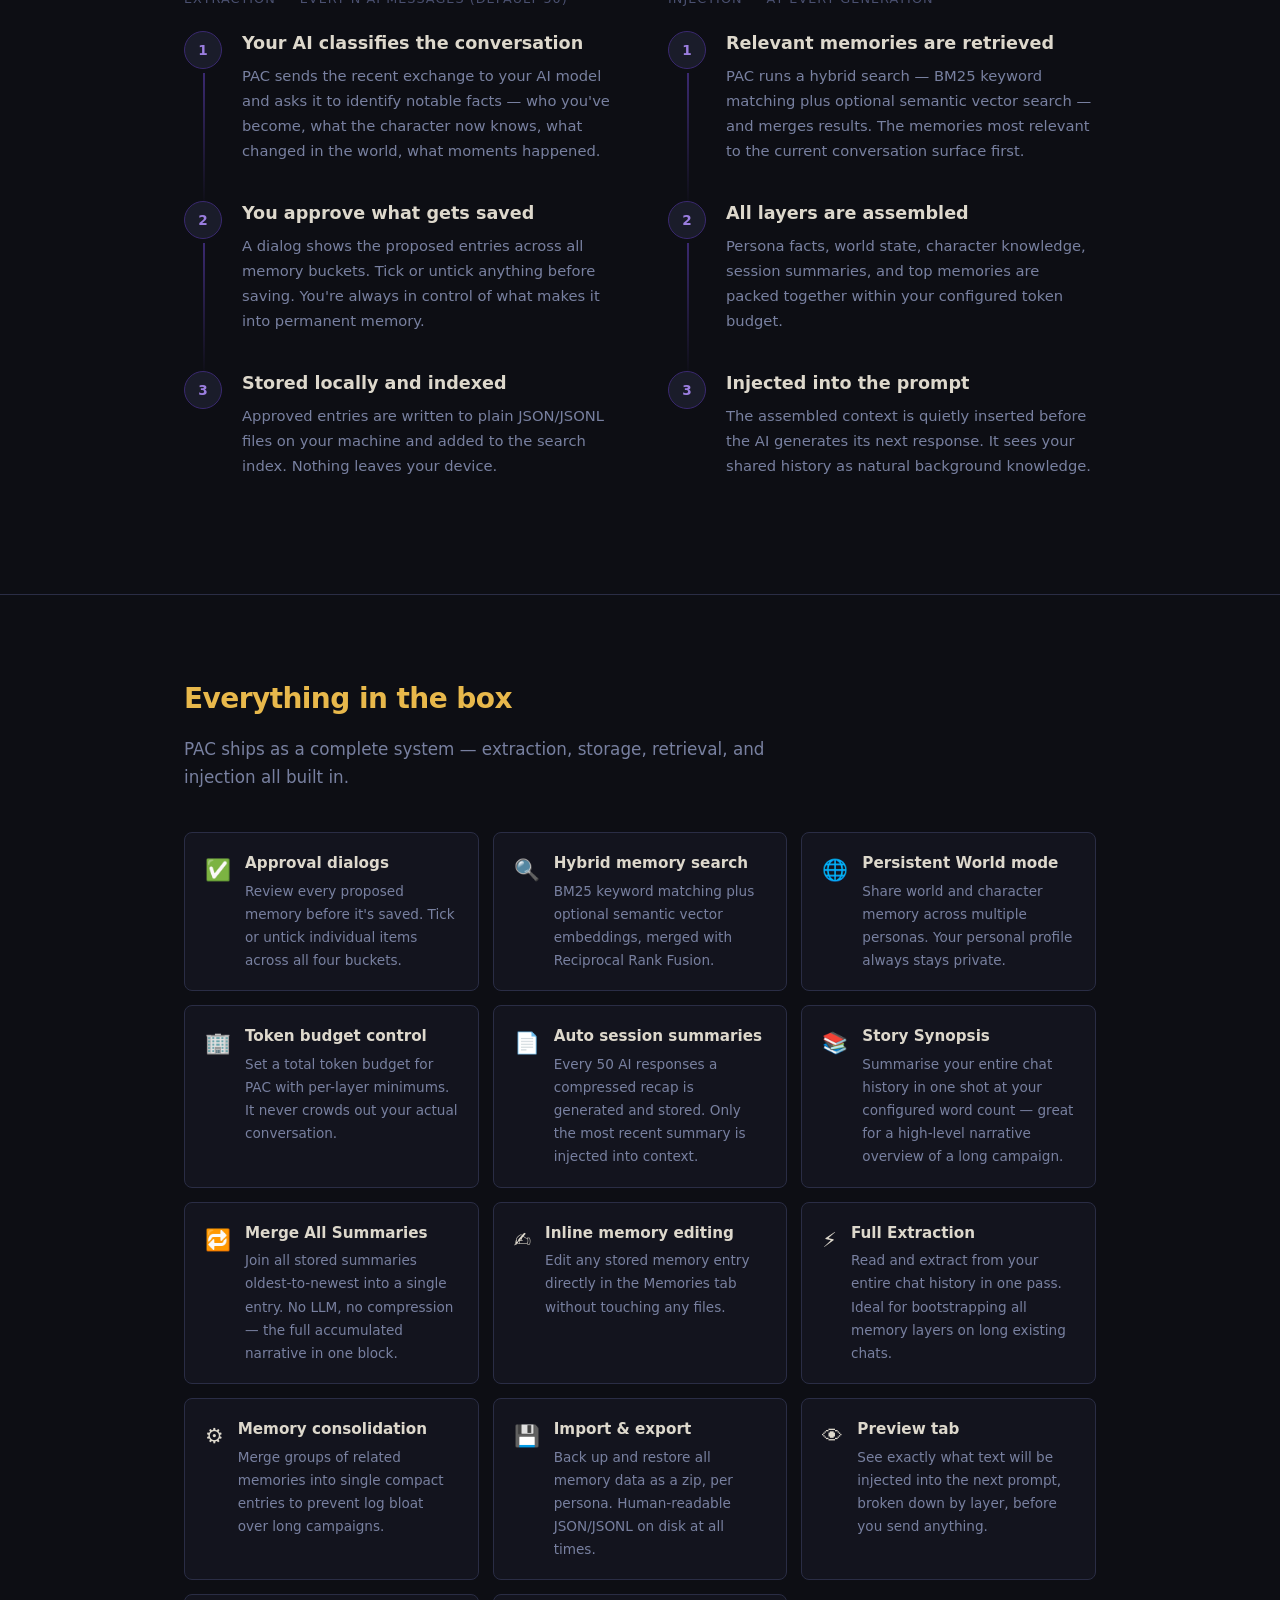
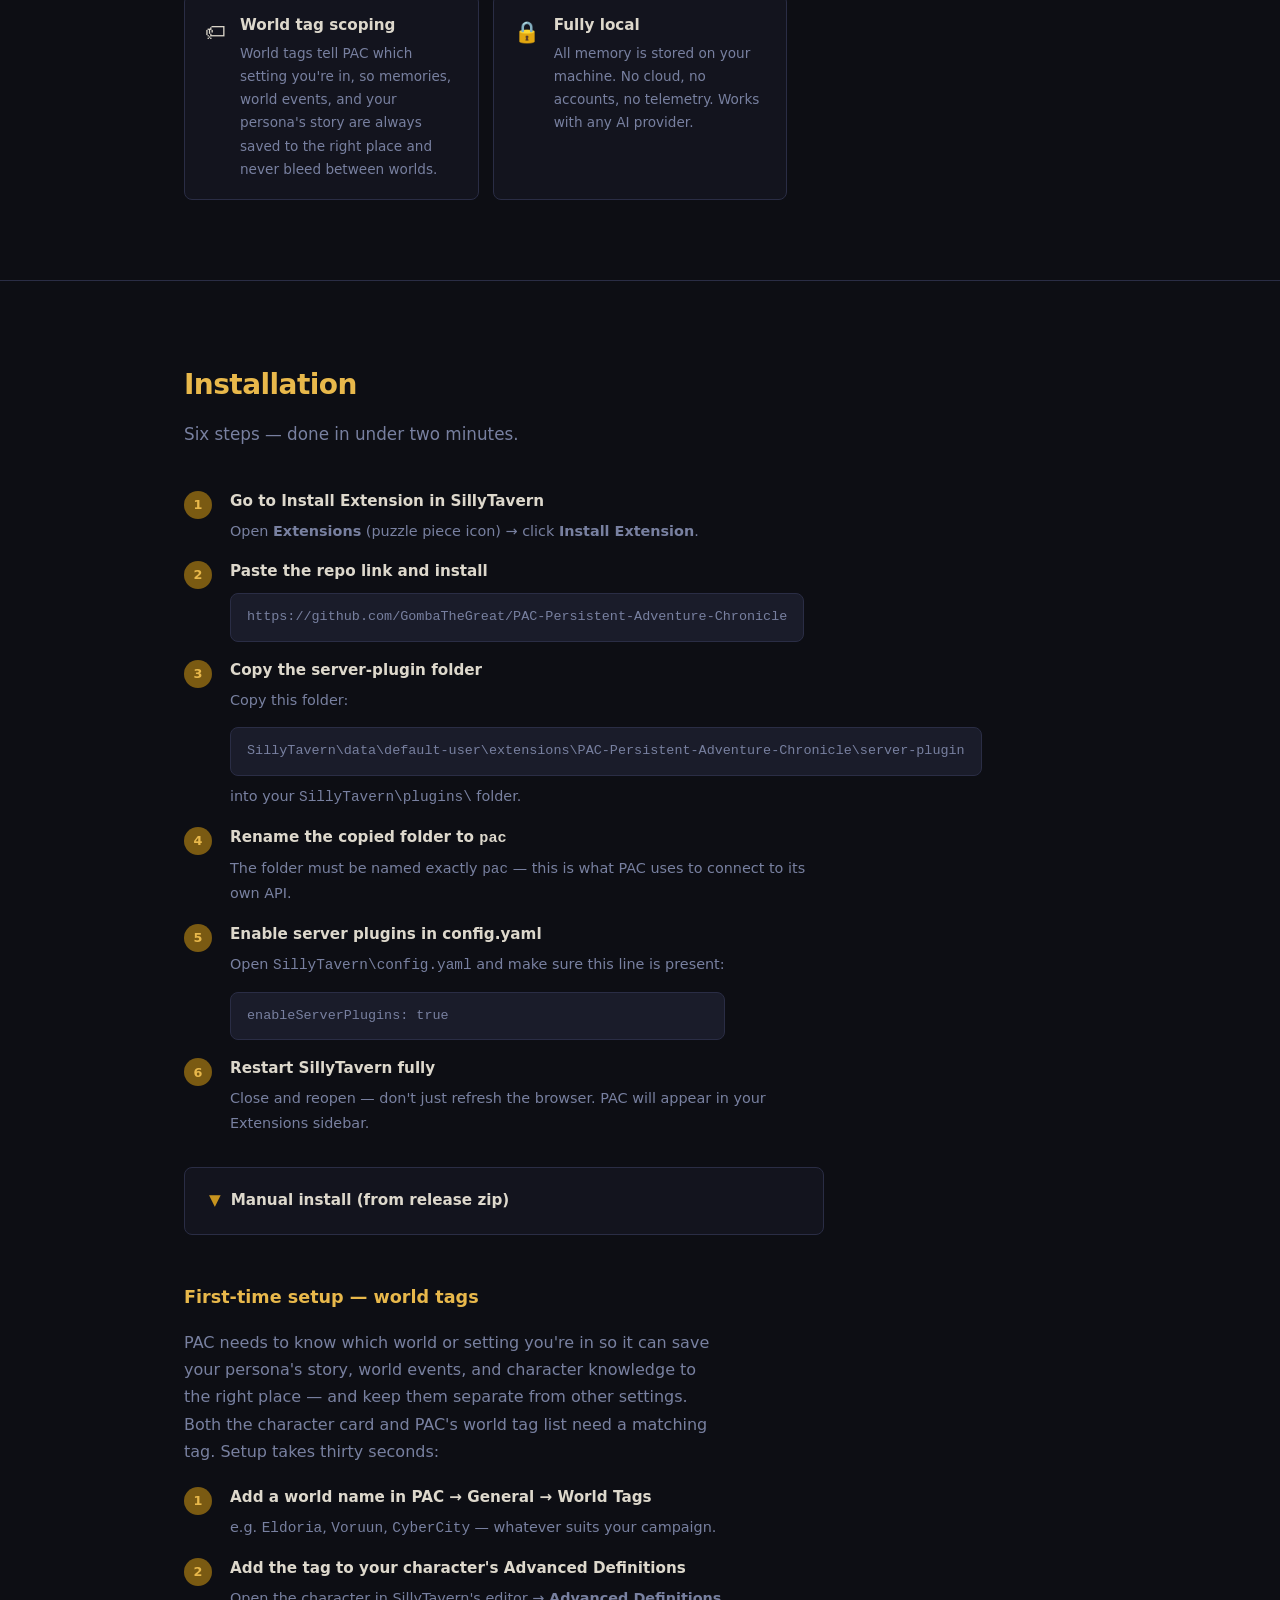
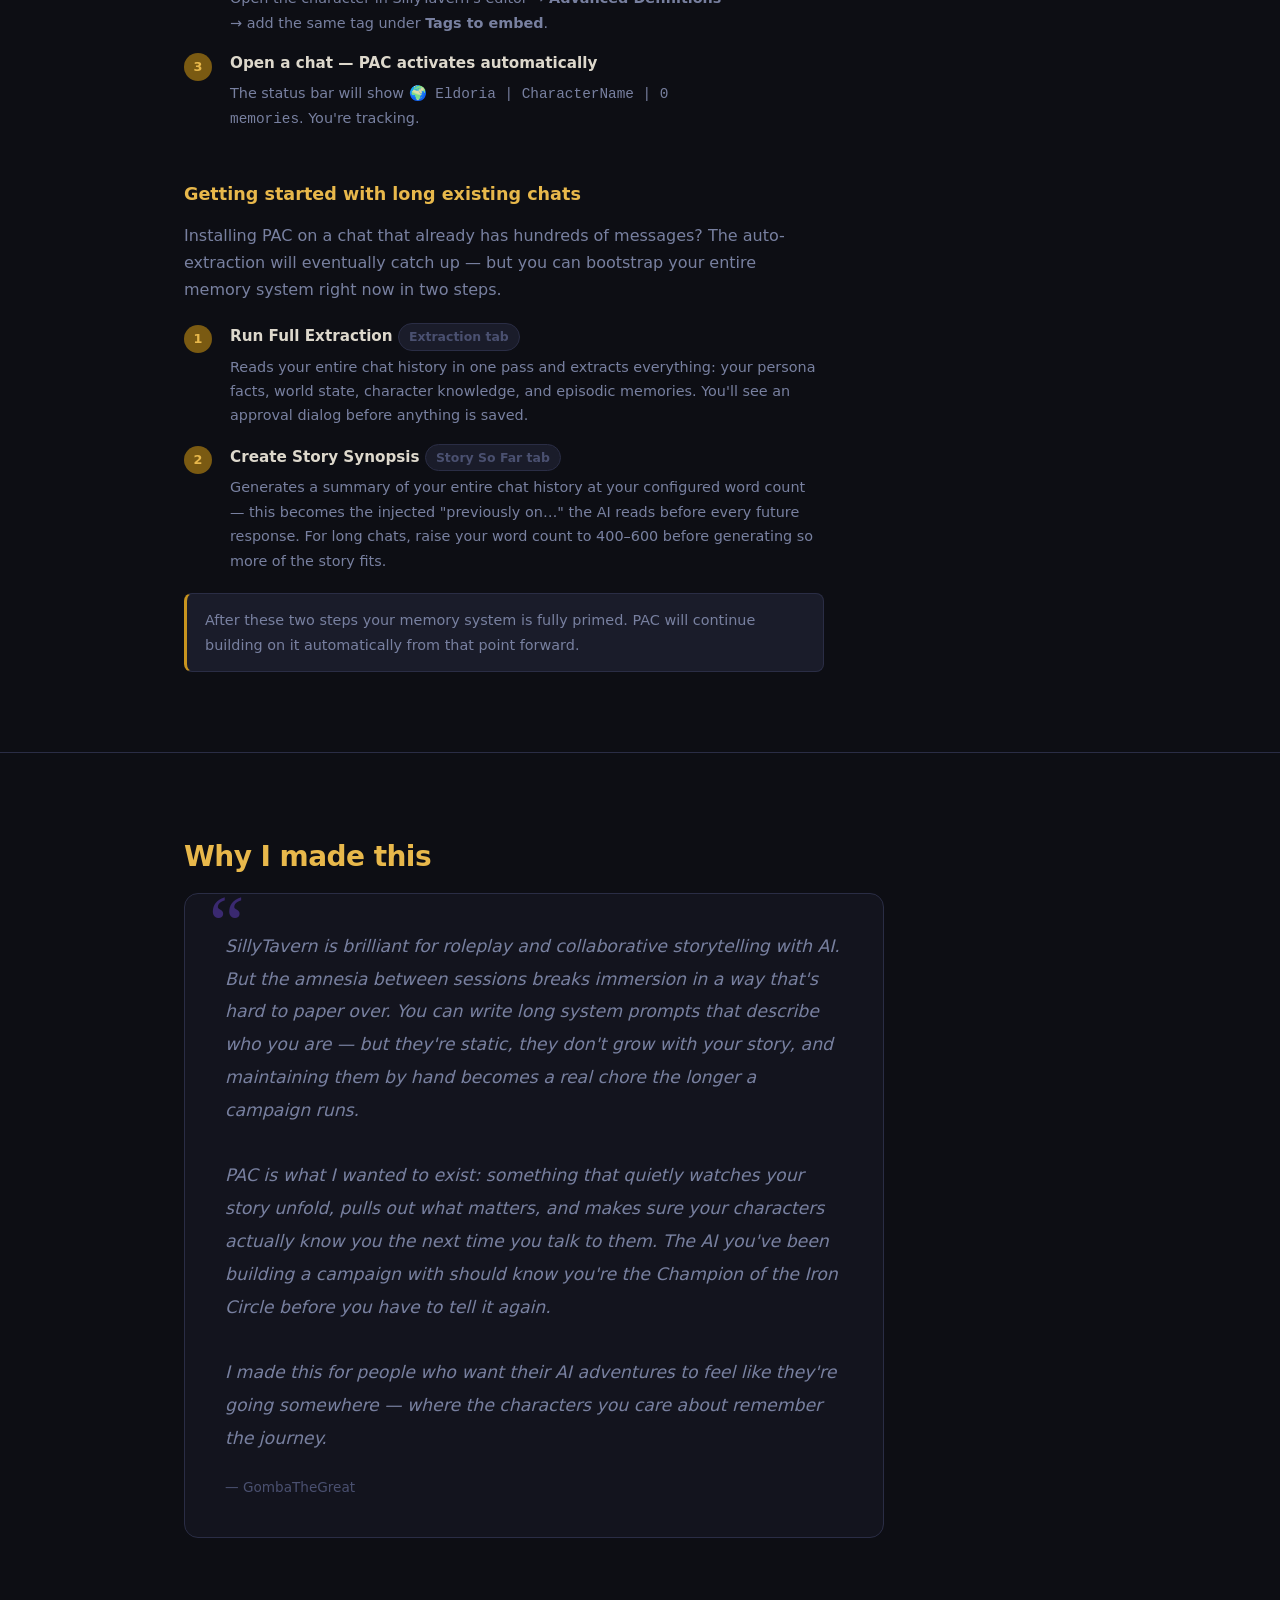
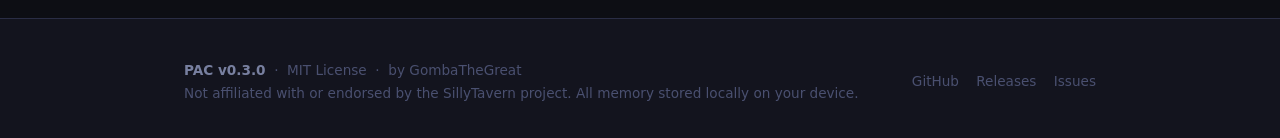
==== commit 25f86ed8: "Update README and showcase page for v0.3.0 - Key Features section updated to reflect new defaults an" ====
--- a/index.html
+++ b/index.html
@@ -618,7 +618,7 @@
     <img src="https://i.ibb.co/hxLxh4YY/Gomba-PAC-sml.png" alt="PAC Logo" style="width:300px;height:300px;object-fit:contain;display:block;margin:0 auto 28px;filter:drop-shadow(0 0 24px rgba(200,148,31,0.4));" />
     <div class="hero-badge">
       <span class="dot"></span>
-      SillyTavern Extension &nbsp;·&nbsp; v0.2.0
+      SillyTavern Extension &nbsp;·&nbsp; v0.3.0
     </div>
     <h1>Your characters remember.<br>Your story continues.</h1>
     <p class="hero-tagline">
@@ -696,7 +696,7 @@
       <div class="layer-card" style="--card-accent: #5aaa78;">
         <span class="icon">&#128214;</span>
         <h3>Story So Far</h3>
-        <p>Compressed recaps of past sessions — the "previously on…" that the AI reads before every chat. Auto-generated every 40 AI responses.</p>
+        <p>Compressed recaps of past sessions — the "previously on…" that the AI reads before every chat. Auto-generated every 50 AI responses; only the most recent entry is injected.</p>
         <div class="example">"Last session: you defeated the king's assassin in the old chapel, gained the trust of the rebel faction…"</div>
       </div>
 
@@ -720,7 +720,7 @@
     <div style="display: grid; grid-template-columns: 1fr 1fr; gap: 56px; align-items: start;">
 
       <div class="flow">
-        <p style="color: var(--text-dim); font-size: 0.8rem; text-transform: uppercase; letter-spacing: 0.08em; margin-bottom: 20px;">Extraction — every 30 AI messages</p>
+        <p style="color: var(--text-dim); font-size: 0.8rem; text-transform: uppercase; letter-spacing: 0.08em; margin-bottom: 20px;">Extraction — every N AI messages (default 50)</p>
 
         <div class="flow-step">
           <div class="flow-num">1</div>
@@ -822,7 +822,39 @@
         <span class="fi-icon">&#128196;</span>
         <div>
           <h3>Auto session summaries</h3>
-          <p>Every 40 AI responses, a compressed recap is generated and stored. The two most recent summaries inject into every prompt.</p>
+          <p>Every 50 AI responses a compressed recap is generated and stored. Only the most recent summary is injected into context.</p>
+        </div>
+      </div>
+
+      <div class="feature-item">
+        <span class="fi-icon">&#128218;</span>
+        <div>
+          <h3>Story Synopsis</h3>
+          <p>Summarise your entire chat history in one shot at your configured word count — great for a high-level narrative overview of a long campaign.</p>
+        </div>
+      </div>
+
+      <div class="feature-item">
+        <span class="fi-icon">&#128257;</span>
+        <div>
+          <h3>Merge All Summaries</h3>
+          <p>Join all stored summaries oldest-to-newest into a single entry. No LLM, no compression — the full accumulated narrative in one block.</p>
+        </div>
+      </div>
+
+      <div class="feature-item">
+        <span class="fi-icon">&#9997;&#65039;</span>
+        <div>
+          <h3>Inline memory editing</h3>
+          <p>Edit any stored memory entry directly in the Memories tab without touching any files.</p>
+        </div>
+      </div>
+
+      <div class="feature-item">
+        <span class="fi-icon">&#9889;</span>
+        <div>
+          <h3>Full Extraction</h3>
+          <p>Read and extract from your entire chat history in one pass. Ideal for bootstrapping all memory layers on long existing chats.</p>
         </div>
       </div>
 
@@ -990,6 +1022,31 @@
             <p>The status bar will show <code>🌍 Eldoria | CharacterName | 0 memories</code>. You're tracking.</p>
           </div>
         </div>
+      </div>
+    </div>
+    <div style="margin-top: 48px; max-width: 640px;">
+      <h3 style="margin-bottom: 12px; color: var(--gold-light);">Getting started with long existing chats</h3>
+      <p style="color: var(--text-muted); margin-bottom: 20px;">
+        Installing PAC on a chat that already has hundreds of messages? The auto-extraction will eventually catch up — but you can bootstrap your entire memory system right now in two steps.
+      </p>
+      <div class="install-steps">
+        <div class="install-step">
+          <div class="step-num">1</div>
+          <div class="step-body">
+            <h3>Run Full Extraction <span class="tag">Extraction tab</span></h3>
+            <p>Reads your entire chat history in one pass and extracts everything: your persona facts, world state, character knowledge, and episodic memories. You'll see an approval dialog before anything is saved.</p>
+          </div>
+        </div>
+        <div class="install-step">
+          <div class="step-num">2</div>
+          <div class="step-body">
+            <h3>Create Story Synopsis <span class="tag">Story So Far tab</span></h3>
+            <p>Generates a summary of your entire chat history at your configured word count — this becomes the injected "previously on…" the AI reads before every future response. For long chats, raise your word count to 400–600 before generating so more of the story fits.</p>
+          </div>
+        </div>
+      </div>
+      <div class="callout" style="margin-top: 20px;">
+        After these two steps your memory system is fully primed. PAC will continue building on it automatically from that point forward.
       </div>
     </div>
   </div>
@@ -1016,7 +1073,7 @@
 <footer>
   <div class="container">
     <div>
-      <strong style="color: var(--text-muted);">PAC v0.2.0</strong>
+      <strong style="color: var(--text-muted);">PAC v0.3.0</strong>
       &nbsp;·&nbsp; MIT License &nbsp;·&nbsp; by
       <a href="https://github.com/GombaTheGreat">GombaTheGreat</a>
       <br>
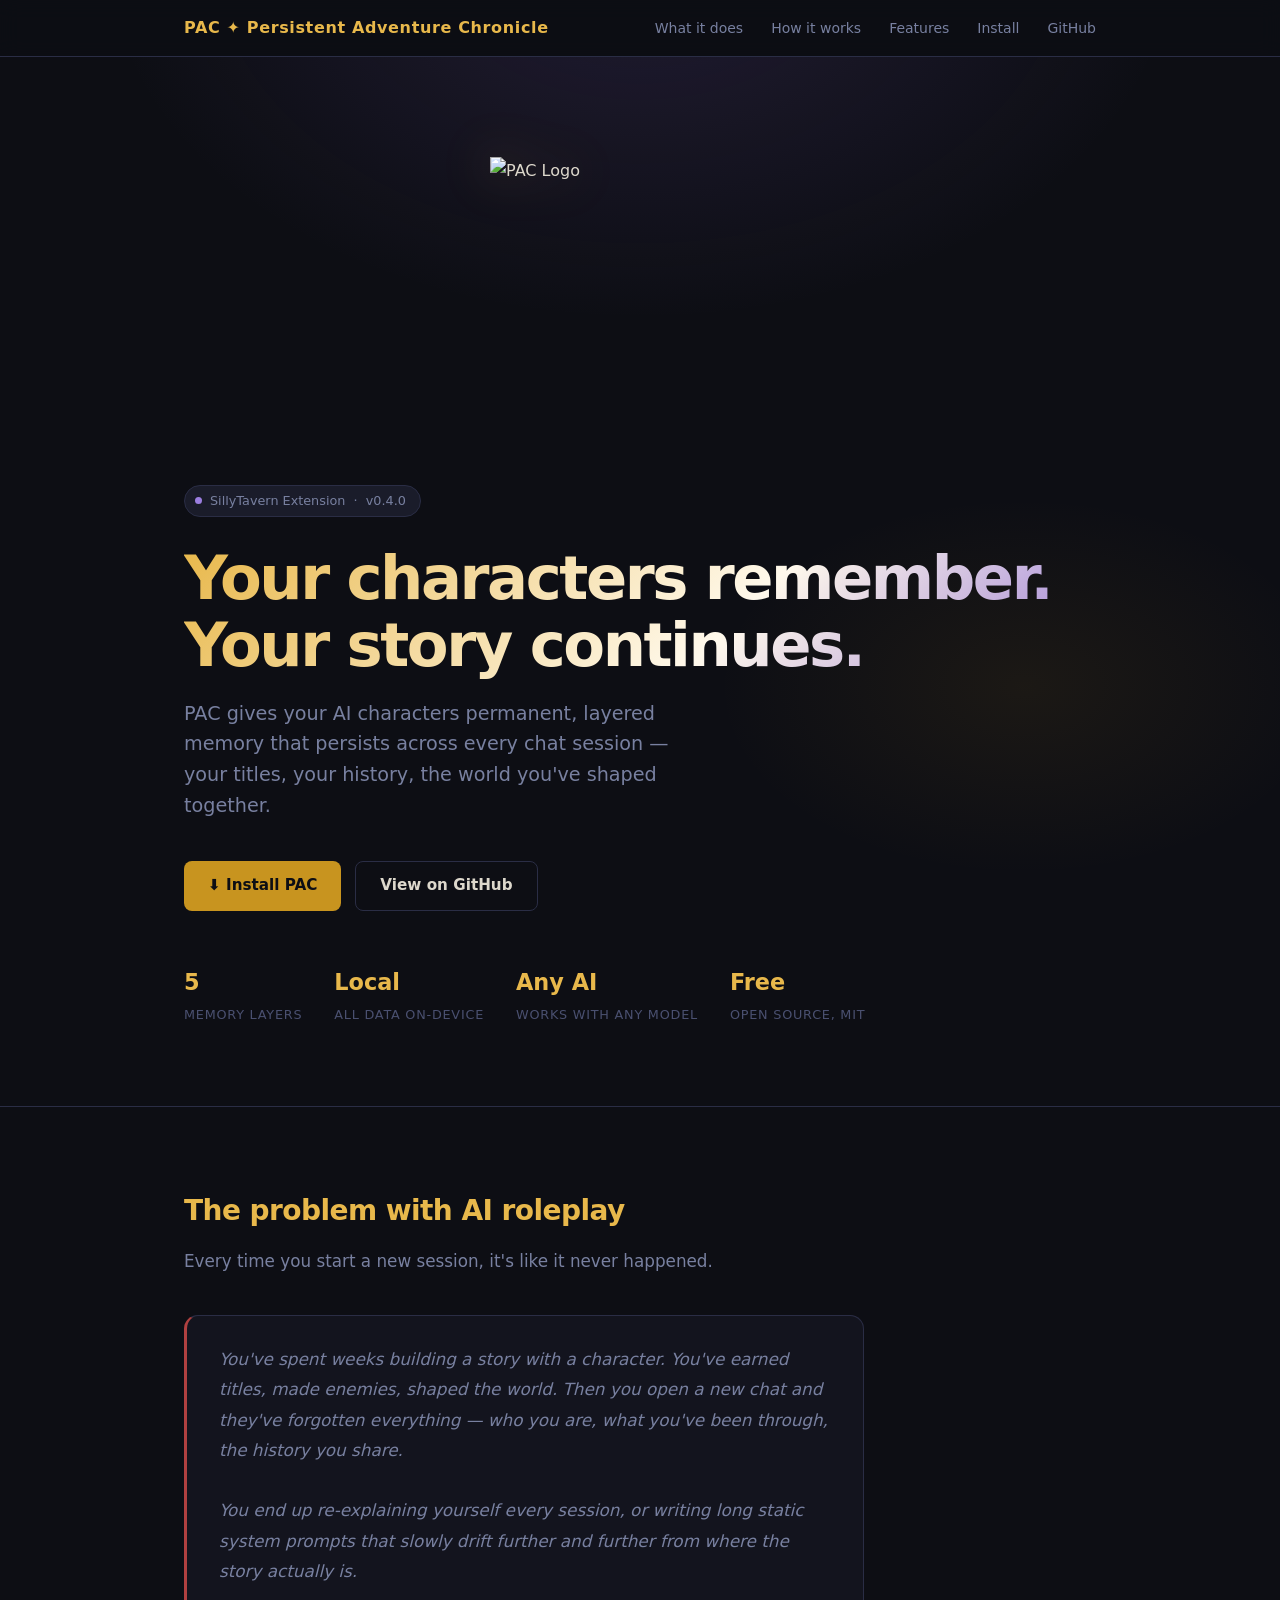
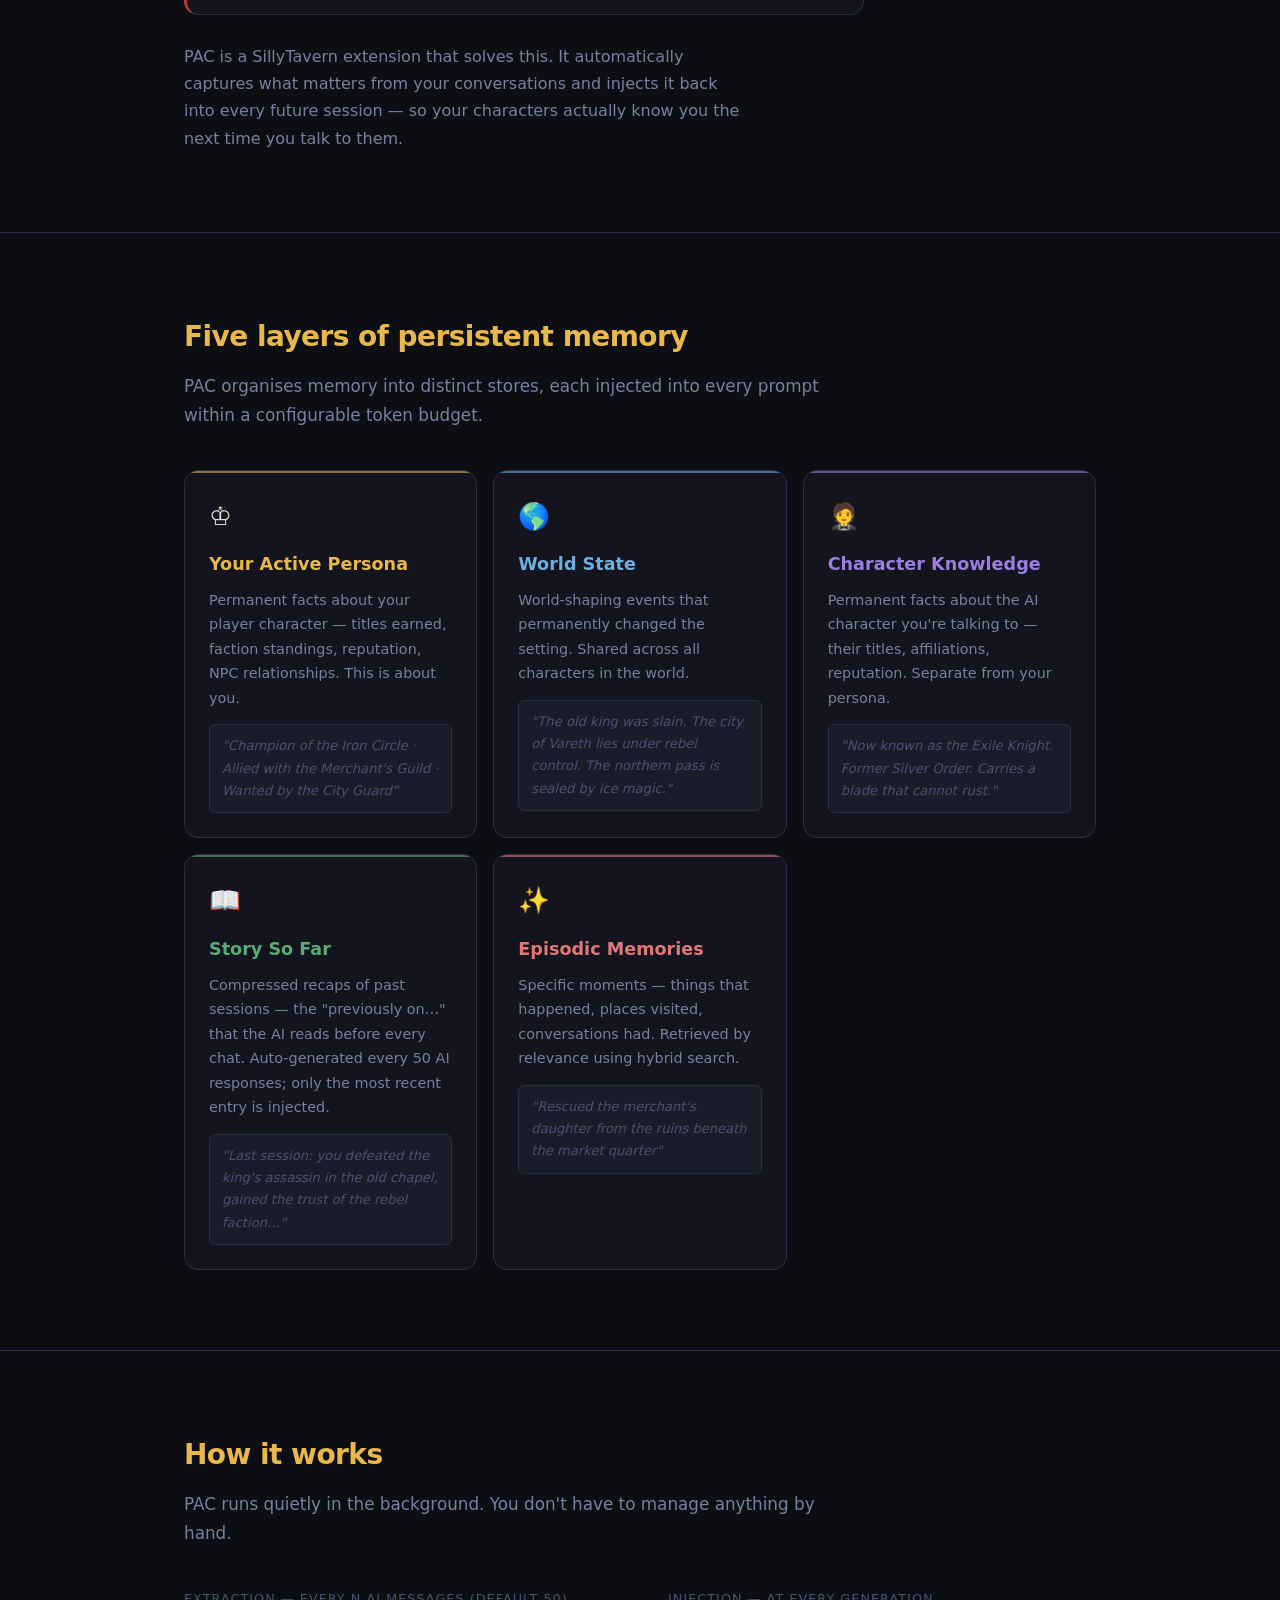
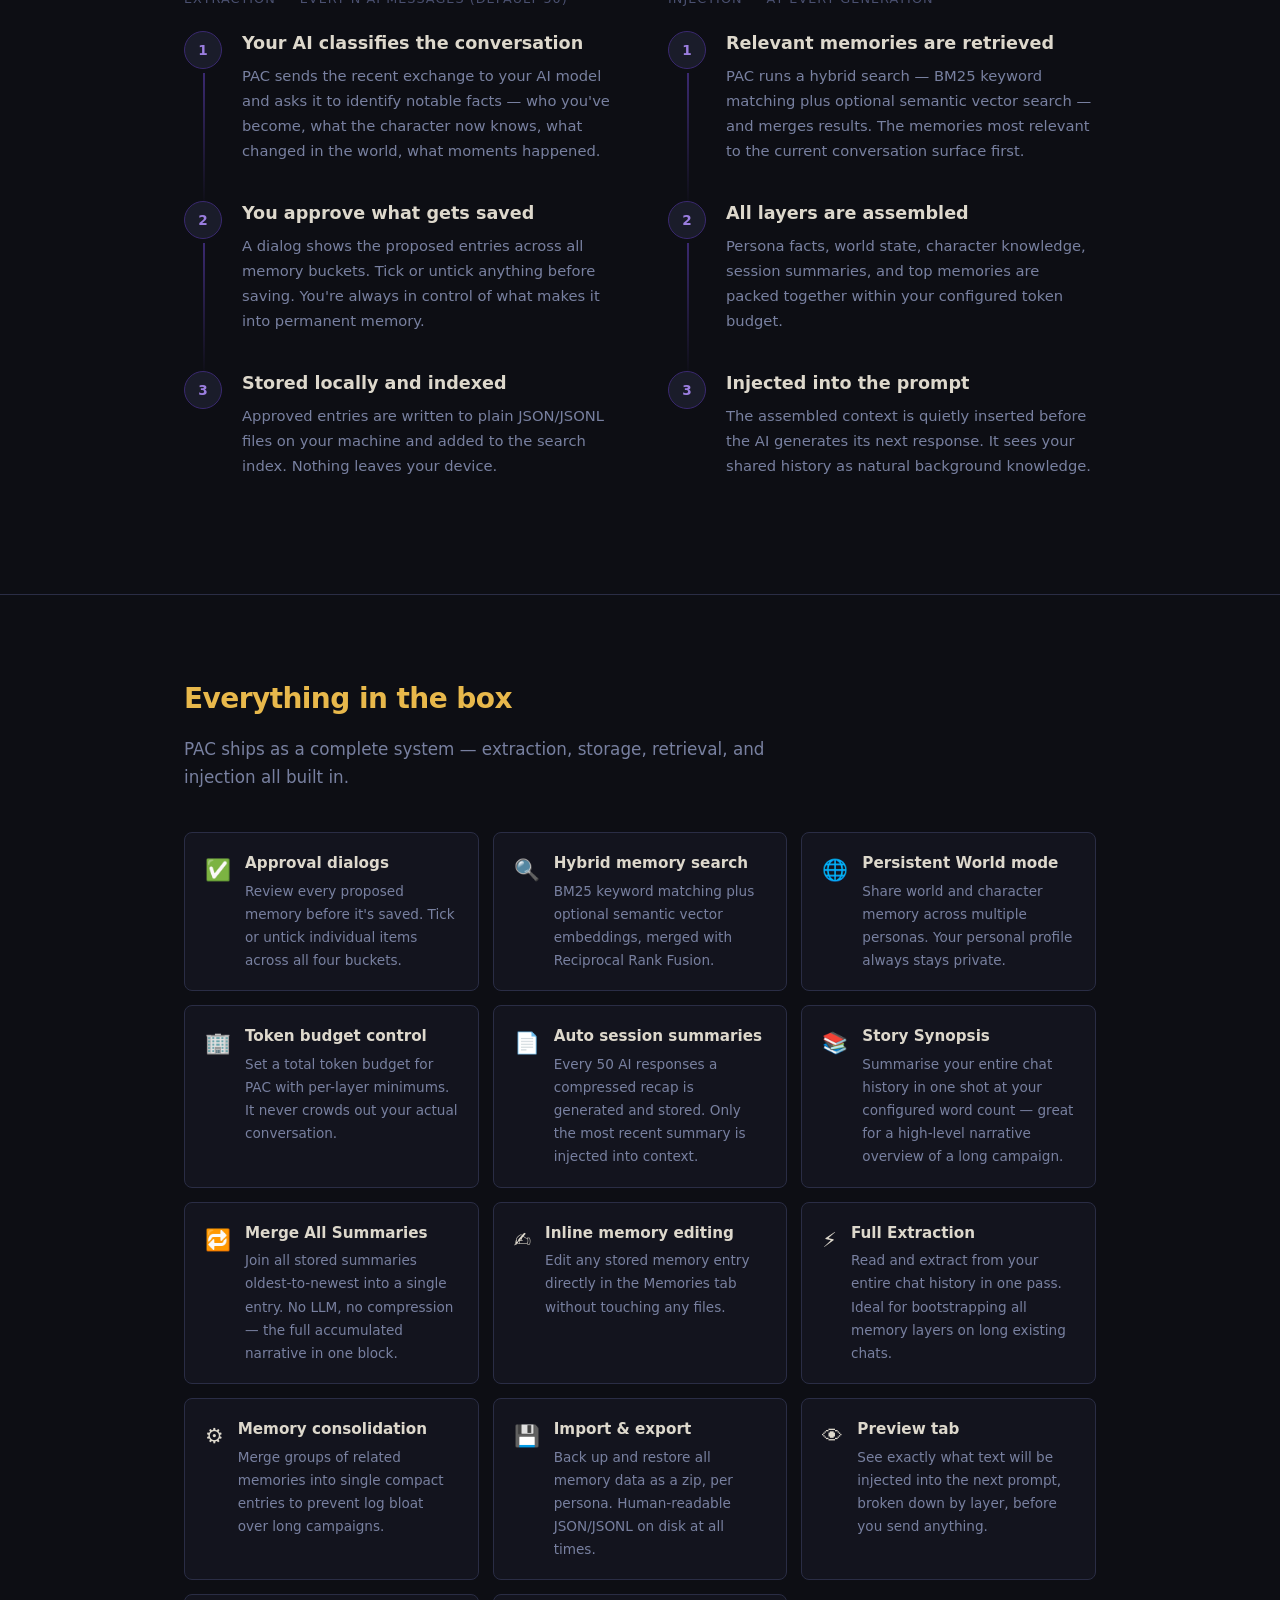
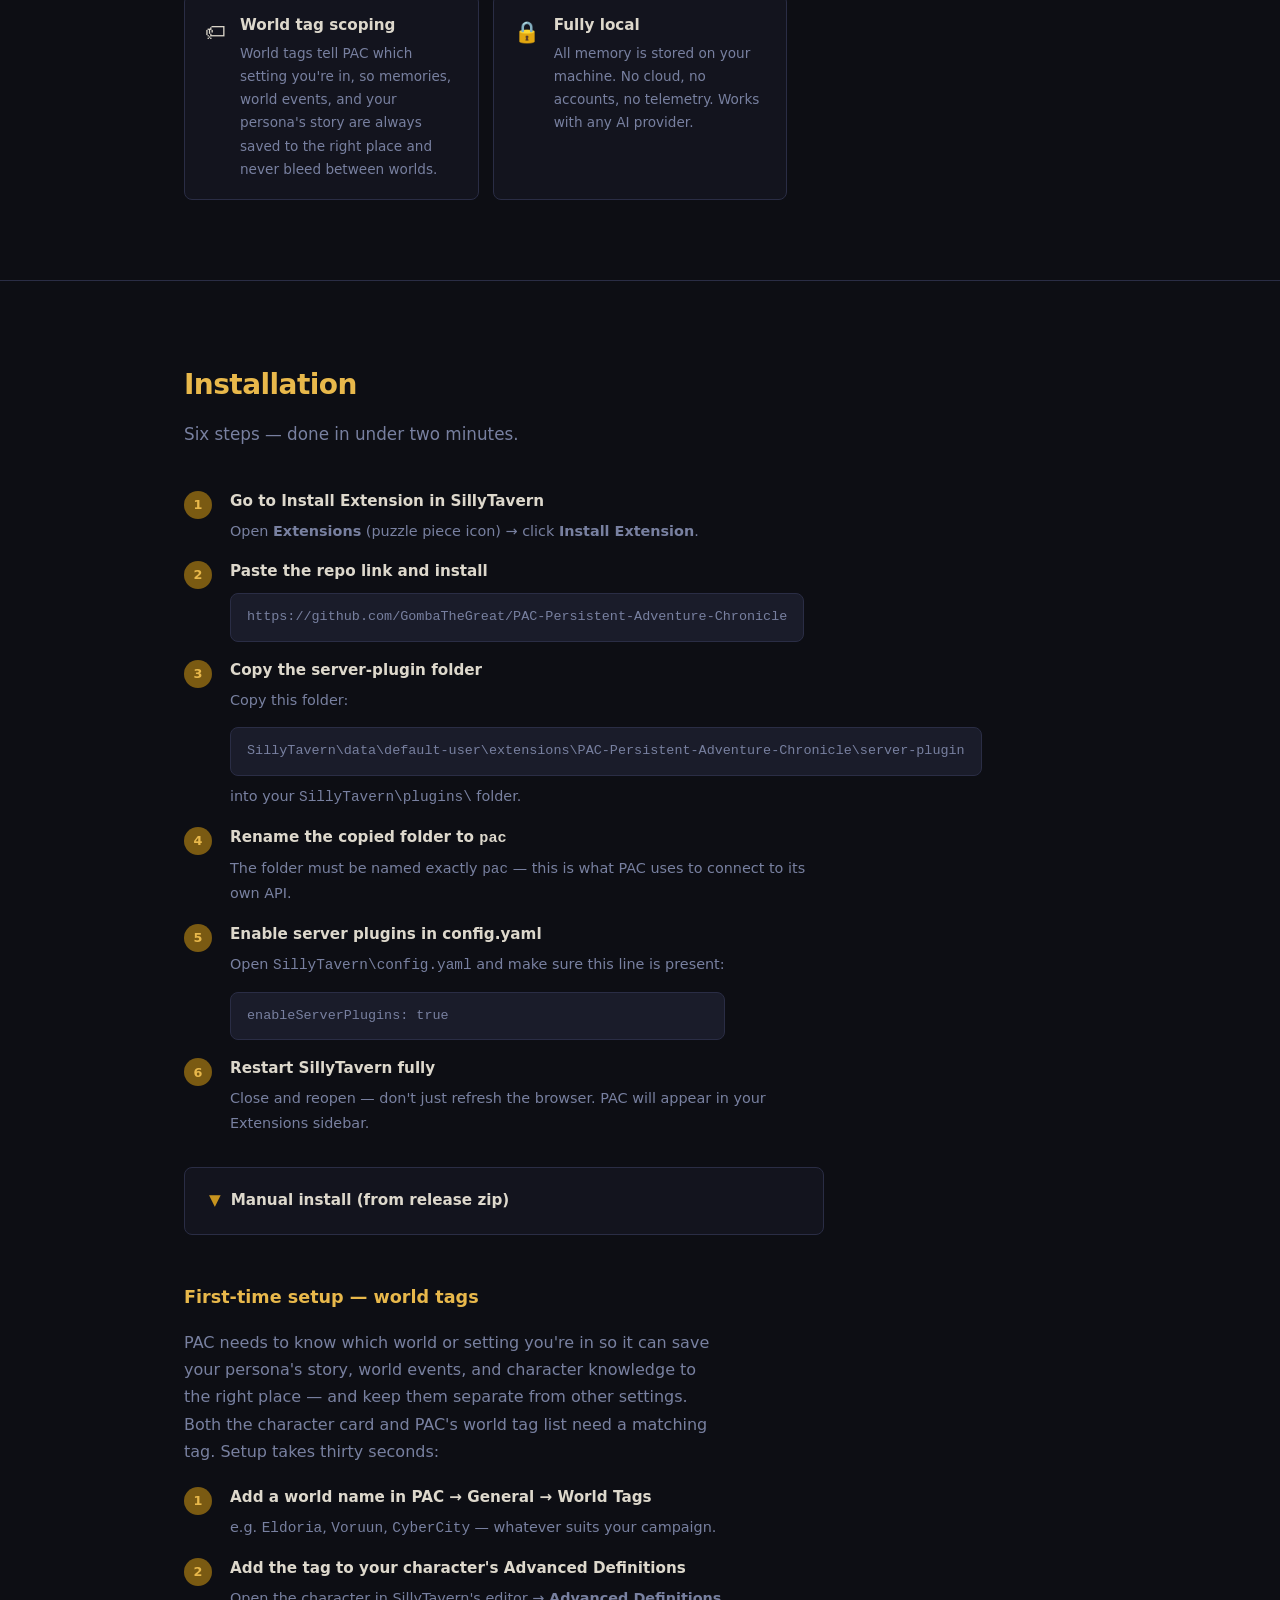
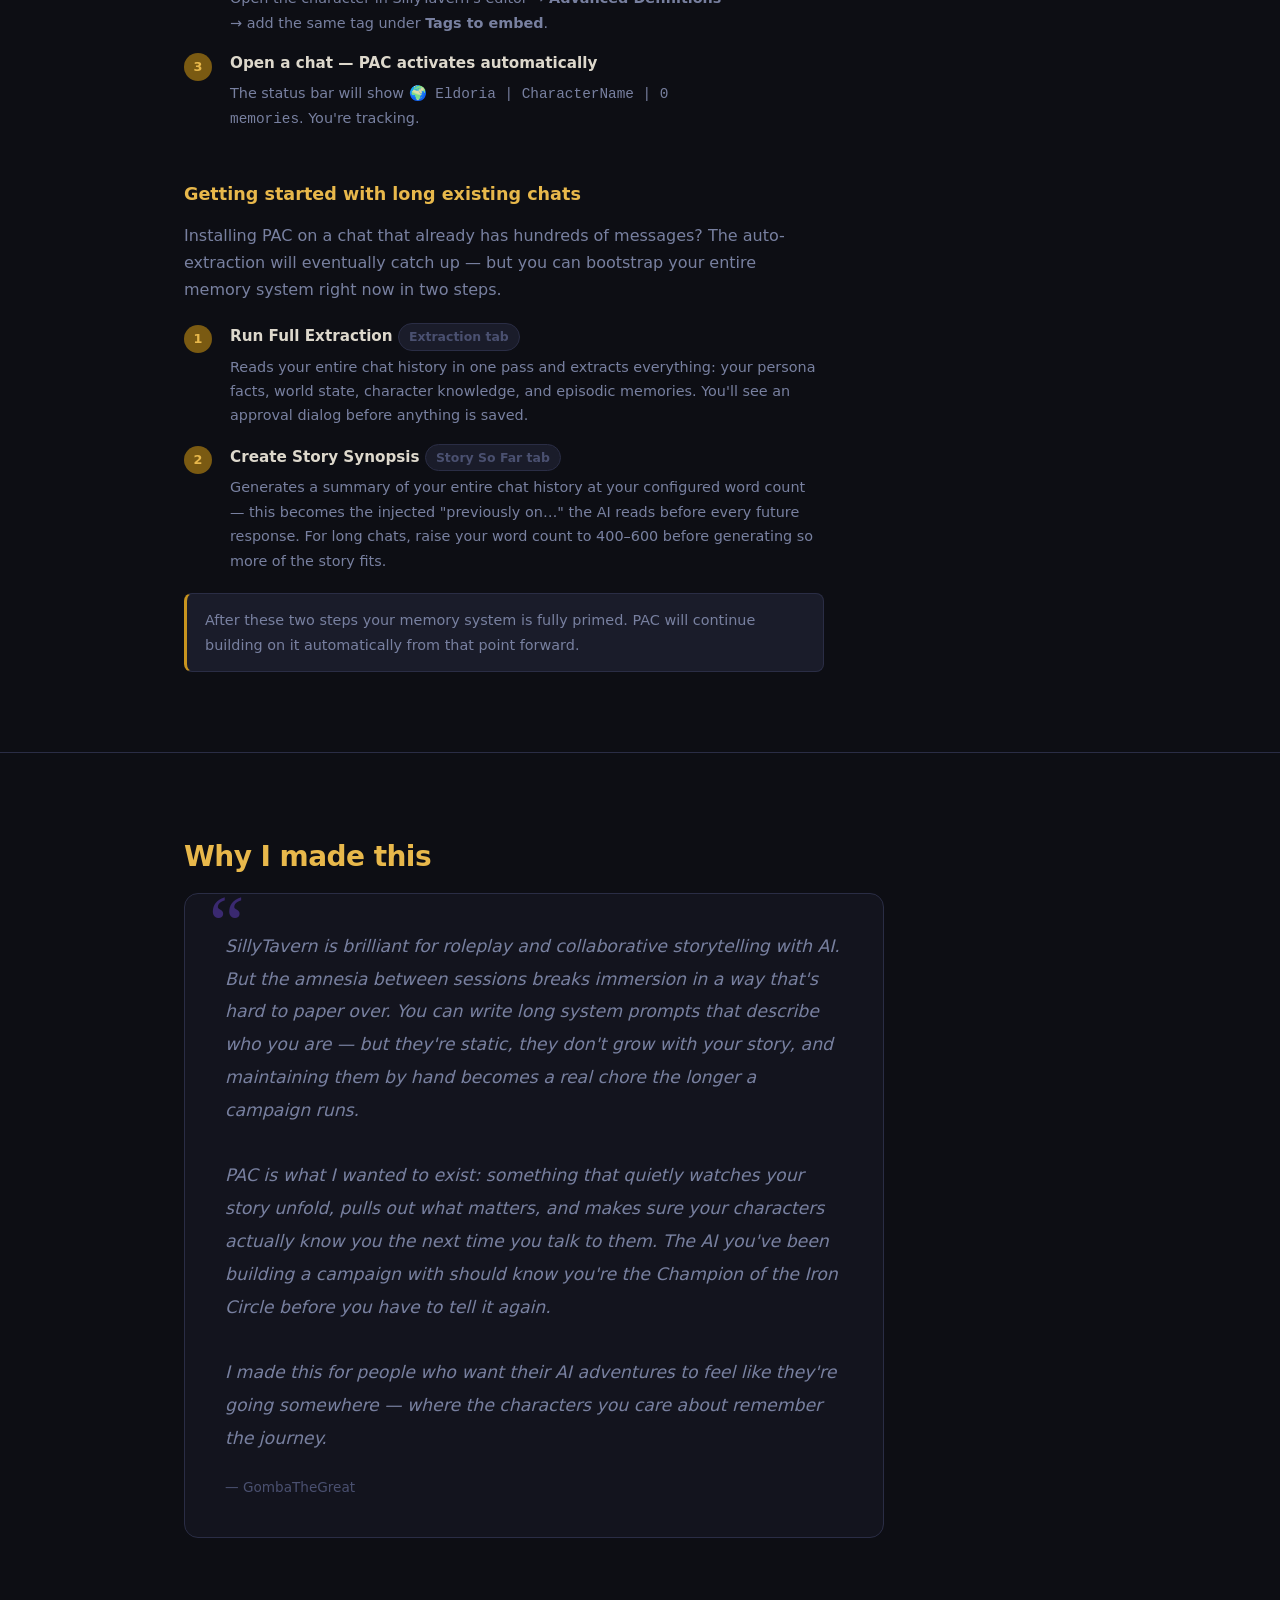
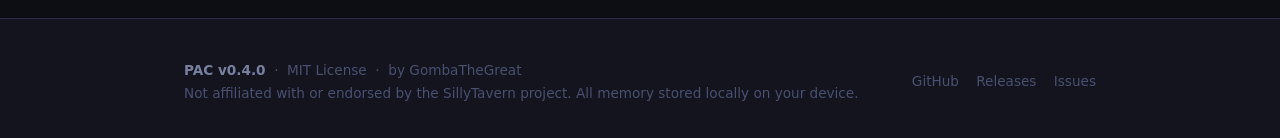
==== commit fedfc065: "Release v0.4.0 - World state: add inline edit (pen icon) per entry, matching the memory edit UX - St" ====
--- a/index.html
+++ b/index.html
@@ -618,7 +618,7 @@
     <img src="https://i.ibb.co/hxLxh4YY/Gomba-PAC-sml.png" alt="PAC Logo" style="width:300px;height:300px;object-fit:contain;display:block;margin:0 auto 28px;filter:drop-shadow(0 0 24px rgba(200,148,31,0.4));" />
     <div class="hero-badge">
       <span class="dot"></span>
-      SillyTavern Extension &nbsp;·&nbsp; v0.3.0
+      SillyTavern Extension &nbsp;·&nbsp; v0.4.0
     </div>
     <h1>Your characters remember.<br>Your story continues.</h1>
     <p class="hero-tagline">
@@ -1073,7 +1073,7 @@
 <footer>
   <div class="container">
     <div>
-      <strong style="color: var(--text-muted);">PAC v0.3.0</strong>
+      <strong style="color: var(--text-muted);">PAC v0.4.0</strong>
       &nbsp;·&nbsp; MIT License &nbsp;·&nbsp; by
       <a href="https://github.com/GombaTheGreat">GombaTheGreat</a>
       <br>
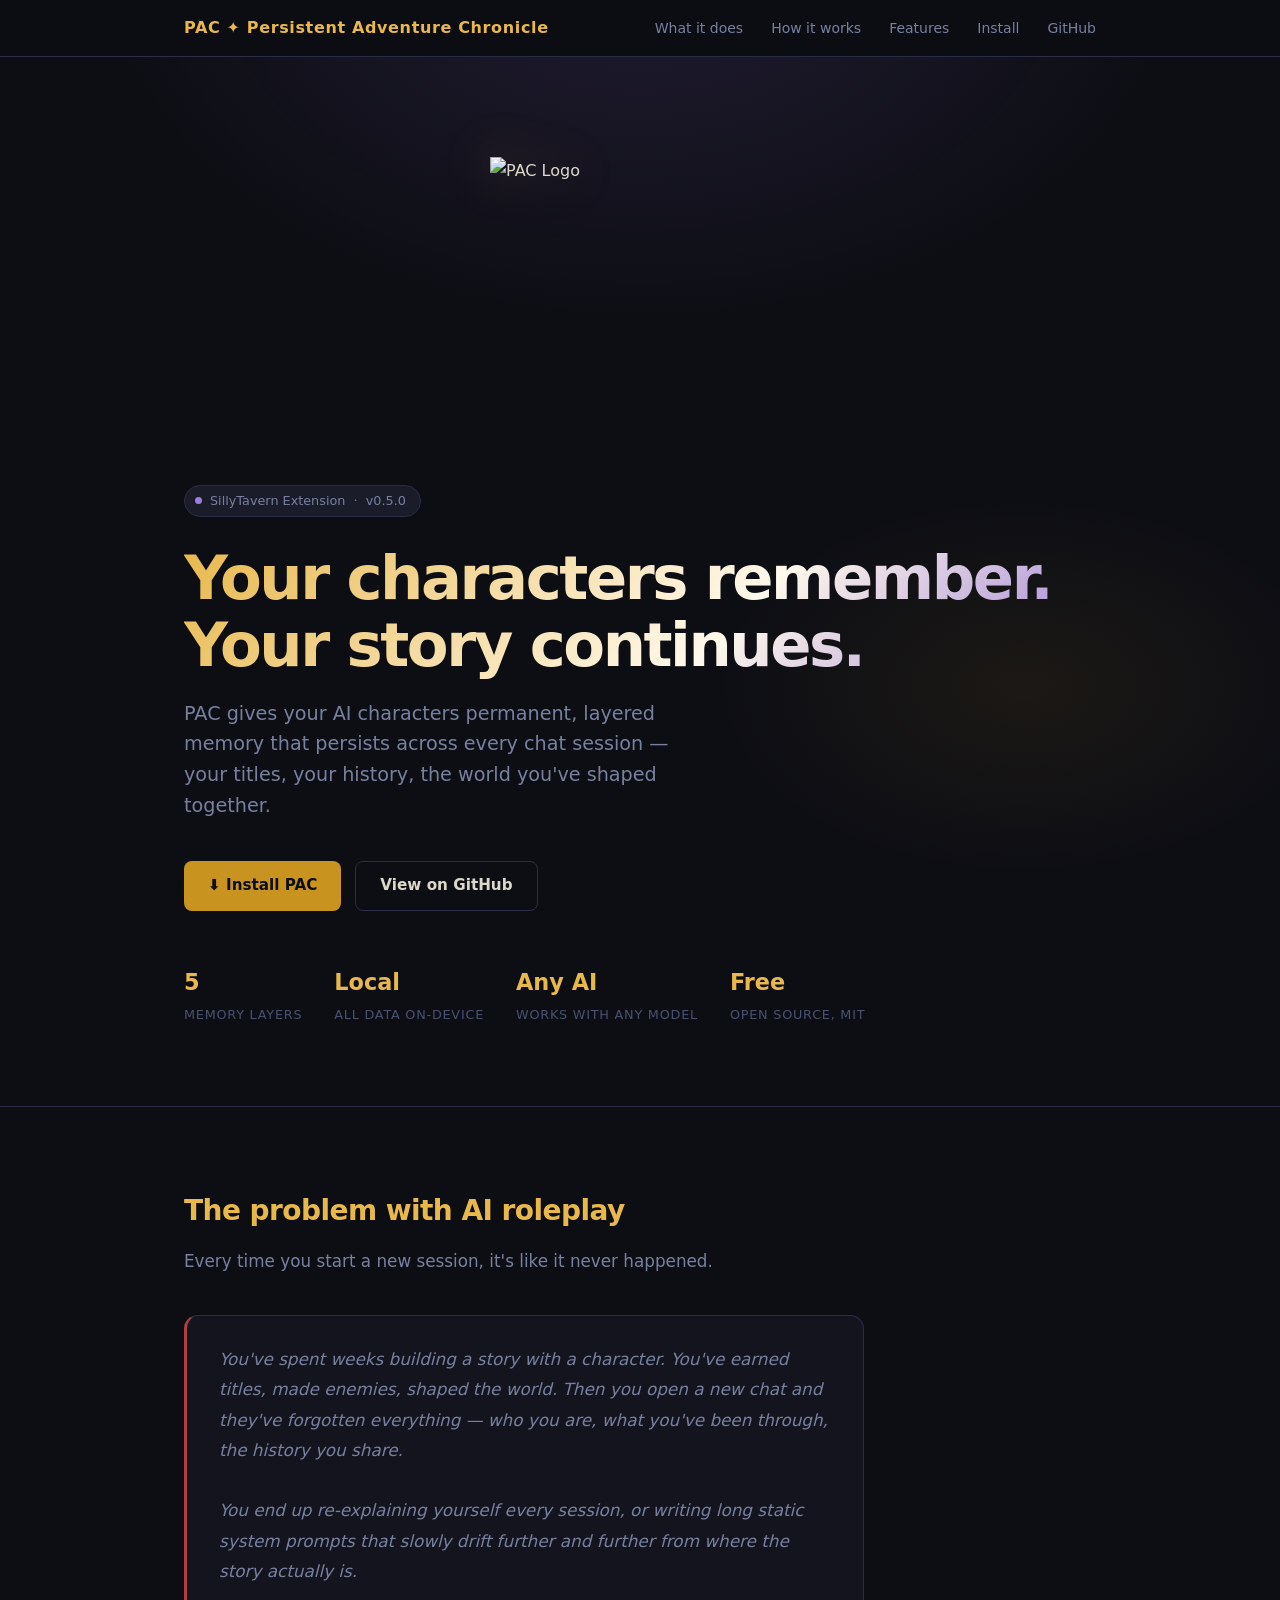
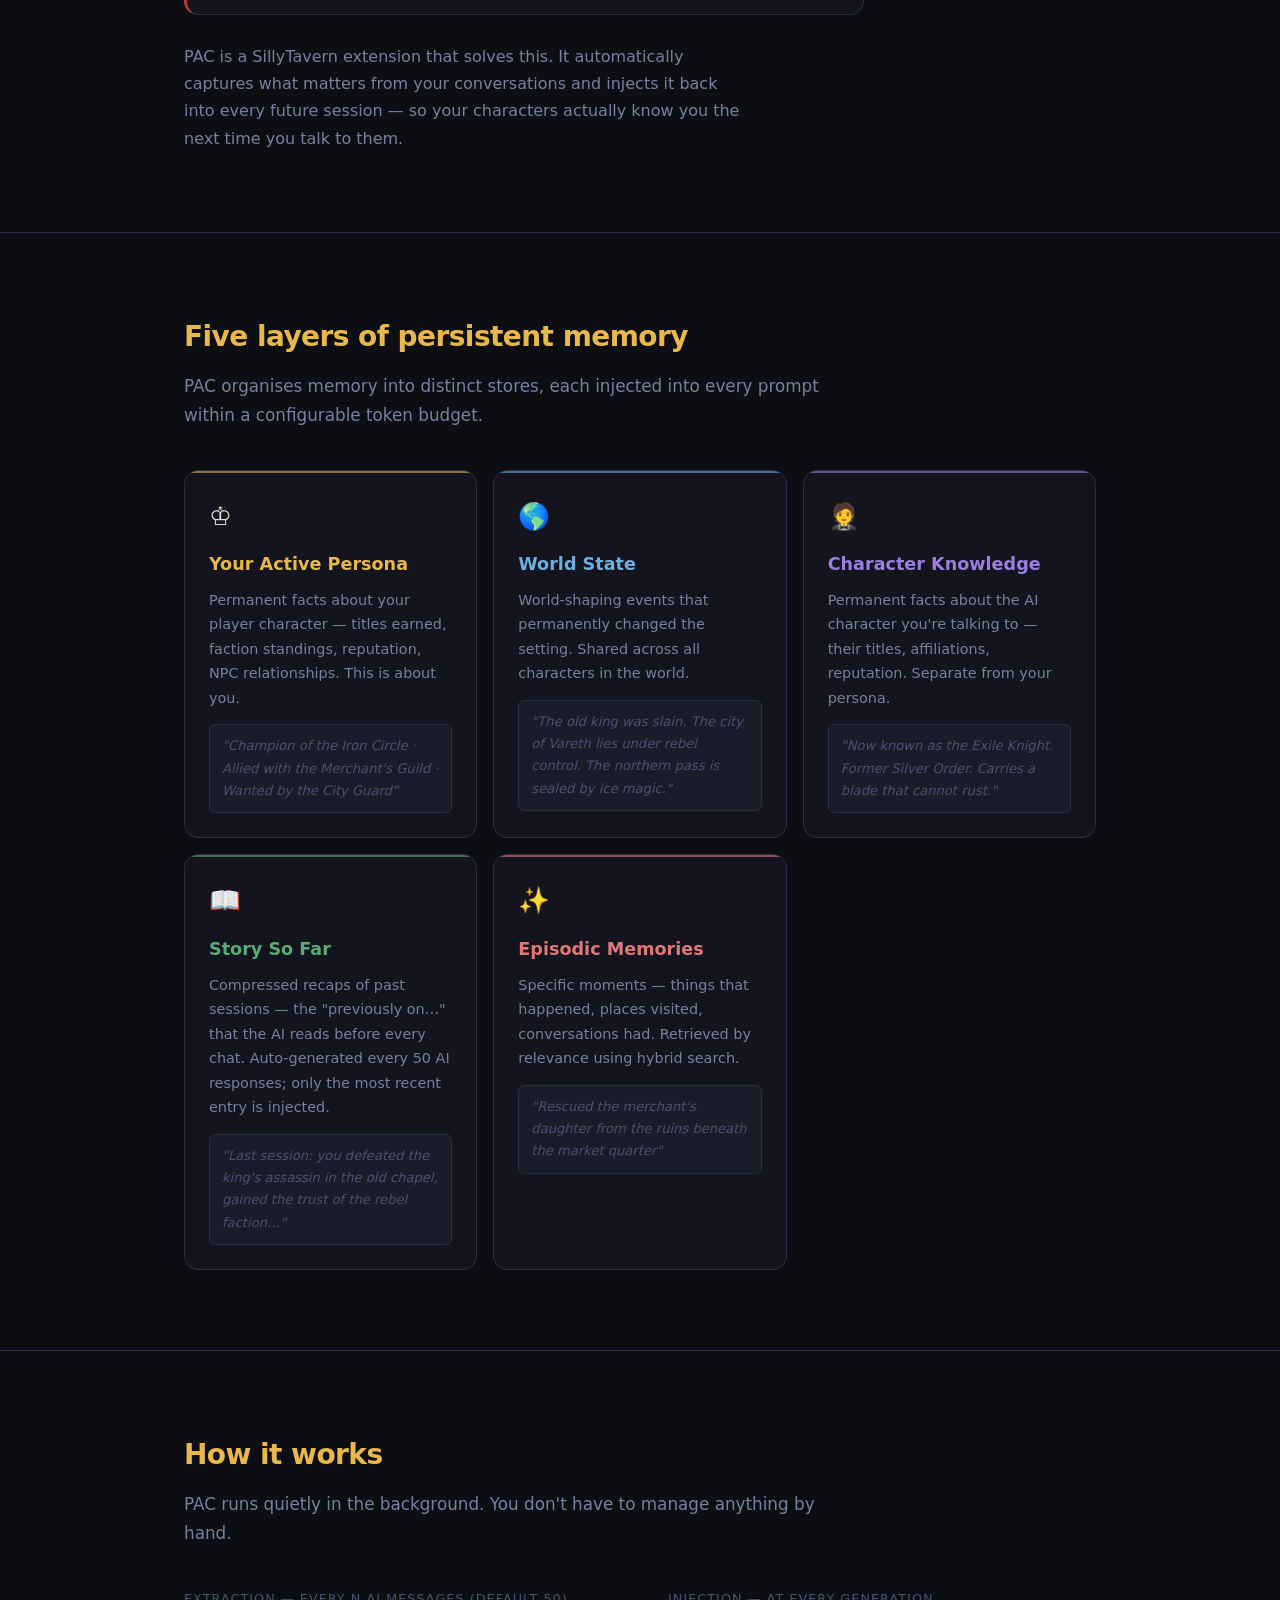
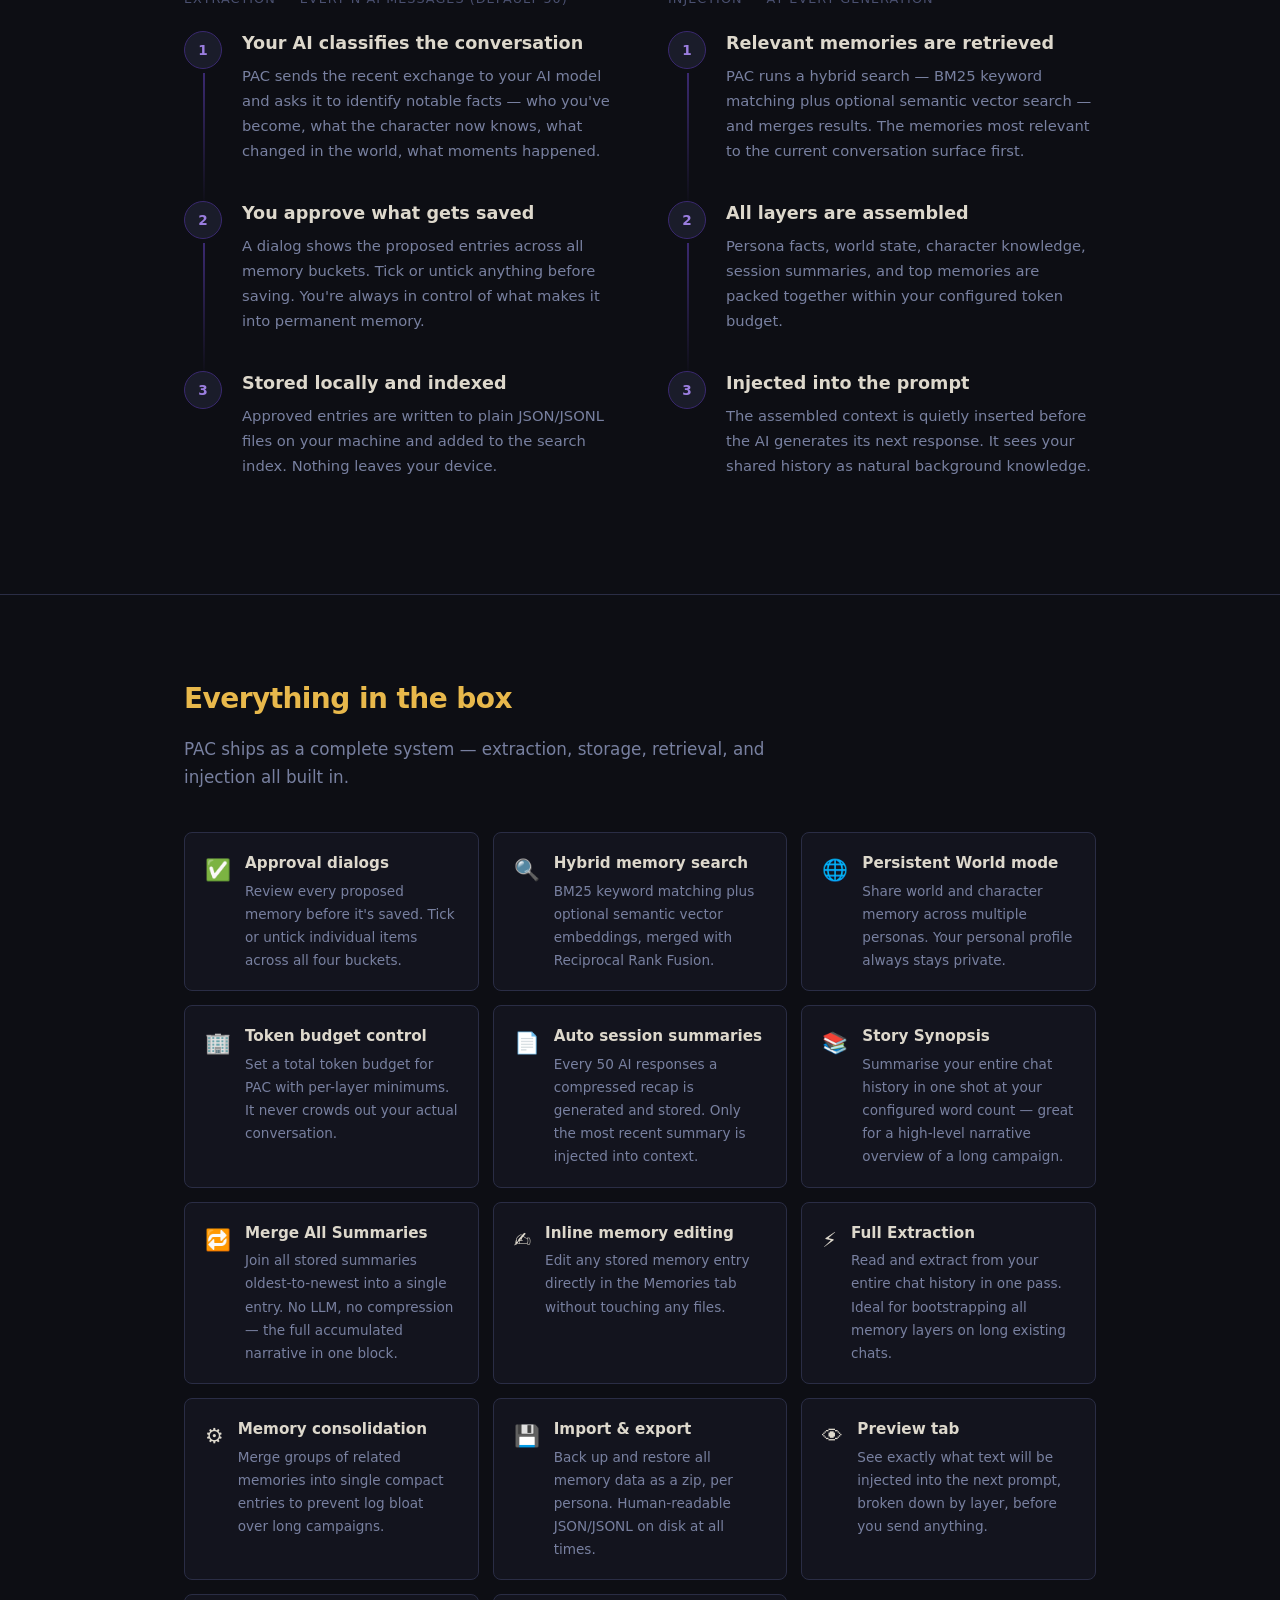
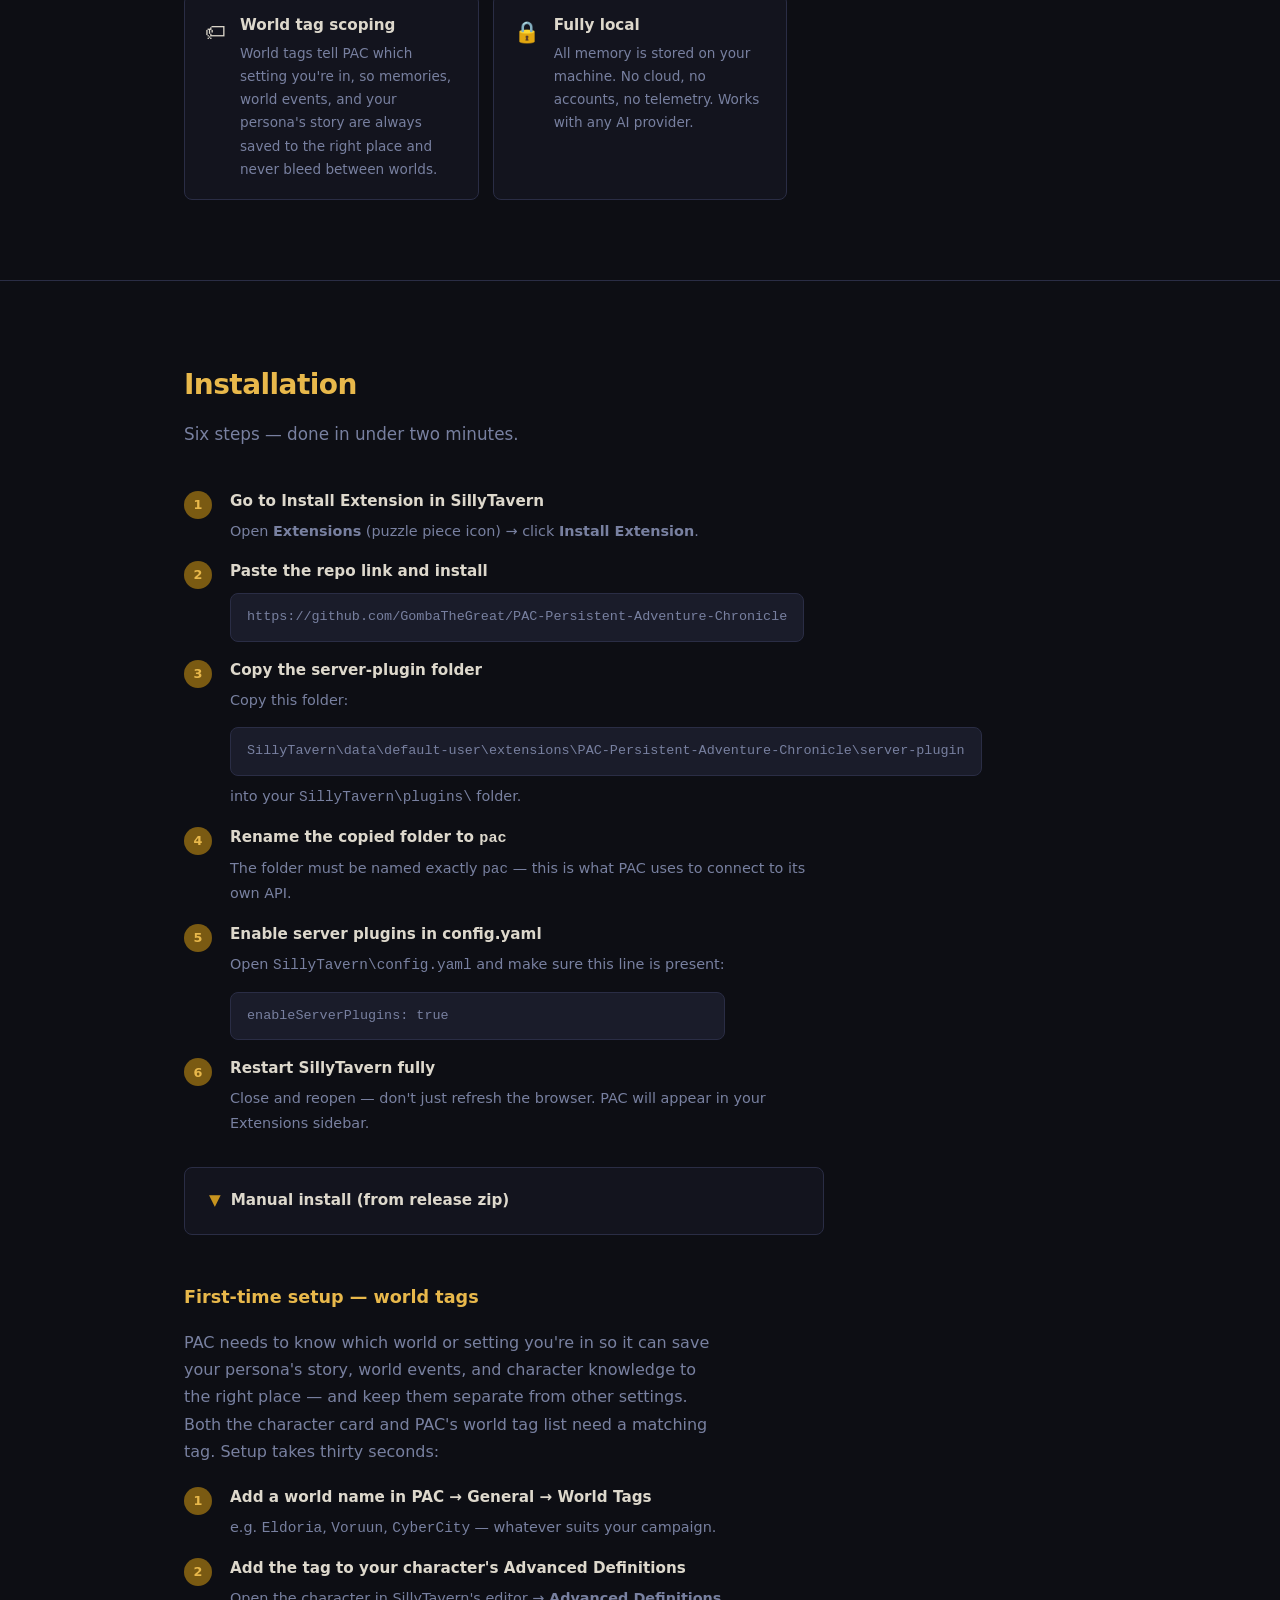
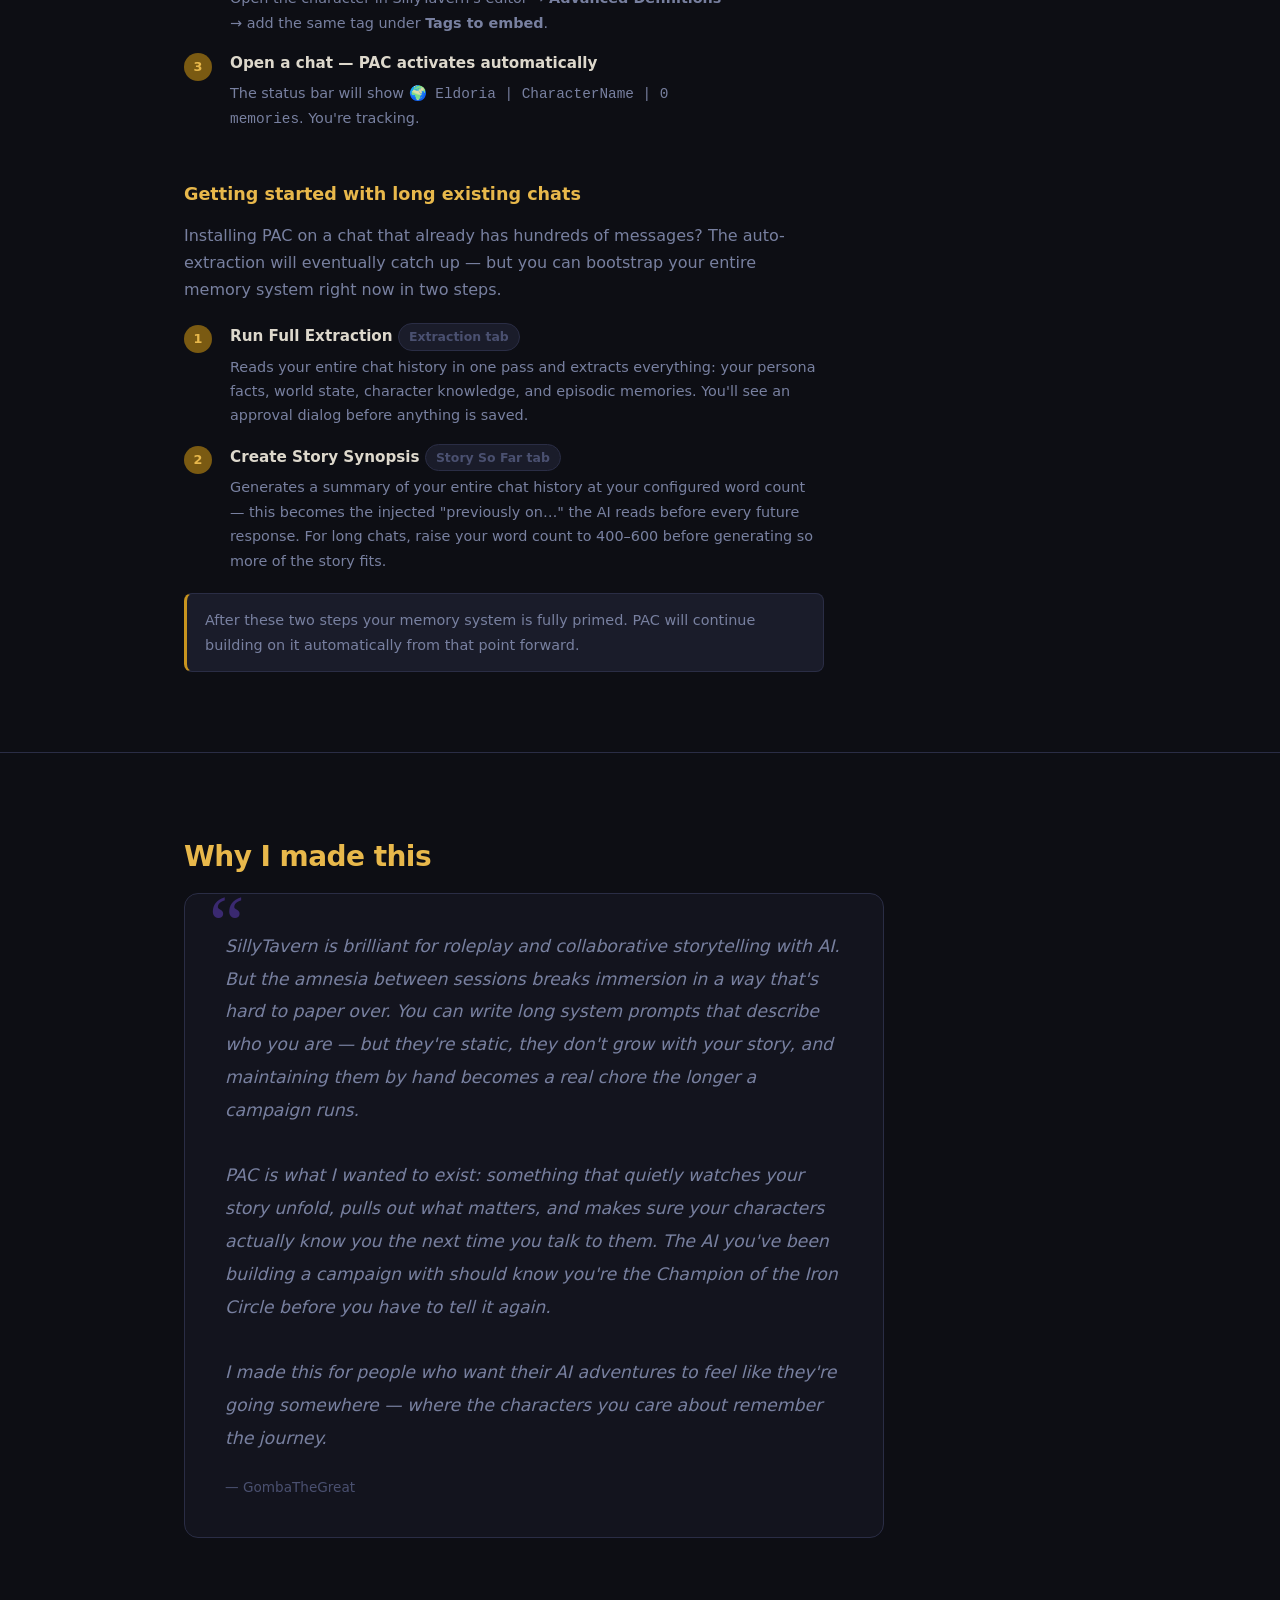
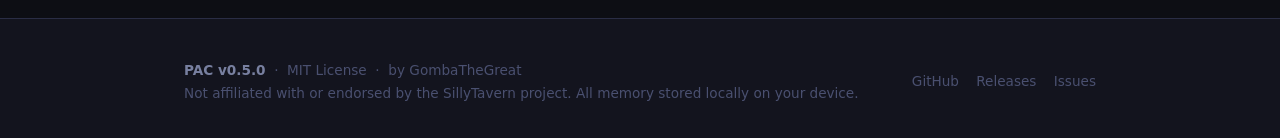
==== commit 780ecbdb: "Release v0.5.0 — group chat injection, multi-character extraction, summary improvements Group chat i" ====
--- a/index.html
+++ b/index.html
@@ -618,7 +618,7 @@
     <img src="https://i.ibb.co/hxLxh4YY/Gomba-PAC-sml.png" alt="PAC Logo" style="width:300px;height:300px;object-fit:contain;display:block;margin:0 auto 28px;filter:drop-shadow(0 0 24px rgba(200,148,31,0.4));" />
     <div class="hero-badge">
       <span class="dot"></span>
-      SillyTavern Extension &nbsp;·&nbsp; v0.4.0
+      SillyTavern Extension &nbsp;·&nbsp; v0.5.0
     </div>
     <h1>Your characters remember.<br>Your story continues.</h1>
     <p class="hero-tagline">
@@ -1073,7 +1073,7 @@
 <footer>
   <div class="container">
     <div>
-      <strong style="color: var(--text-muted);">PAC v0.4.0</strong>
+      <strong style="color: var(--text-muted);">PAC v0.5.0</strong>
       &nbsp;·&nbsp; MIT License &nbsp;·&nbsp; by
       <a href="https://github.com/GombaTheGreat">GombaTheGreat</a>
       <br>
